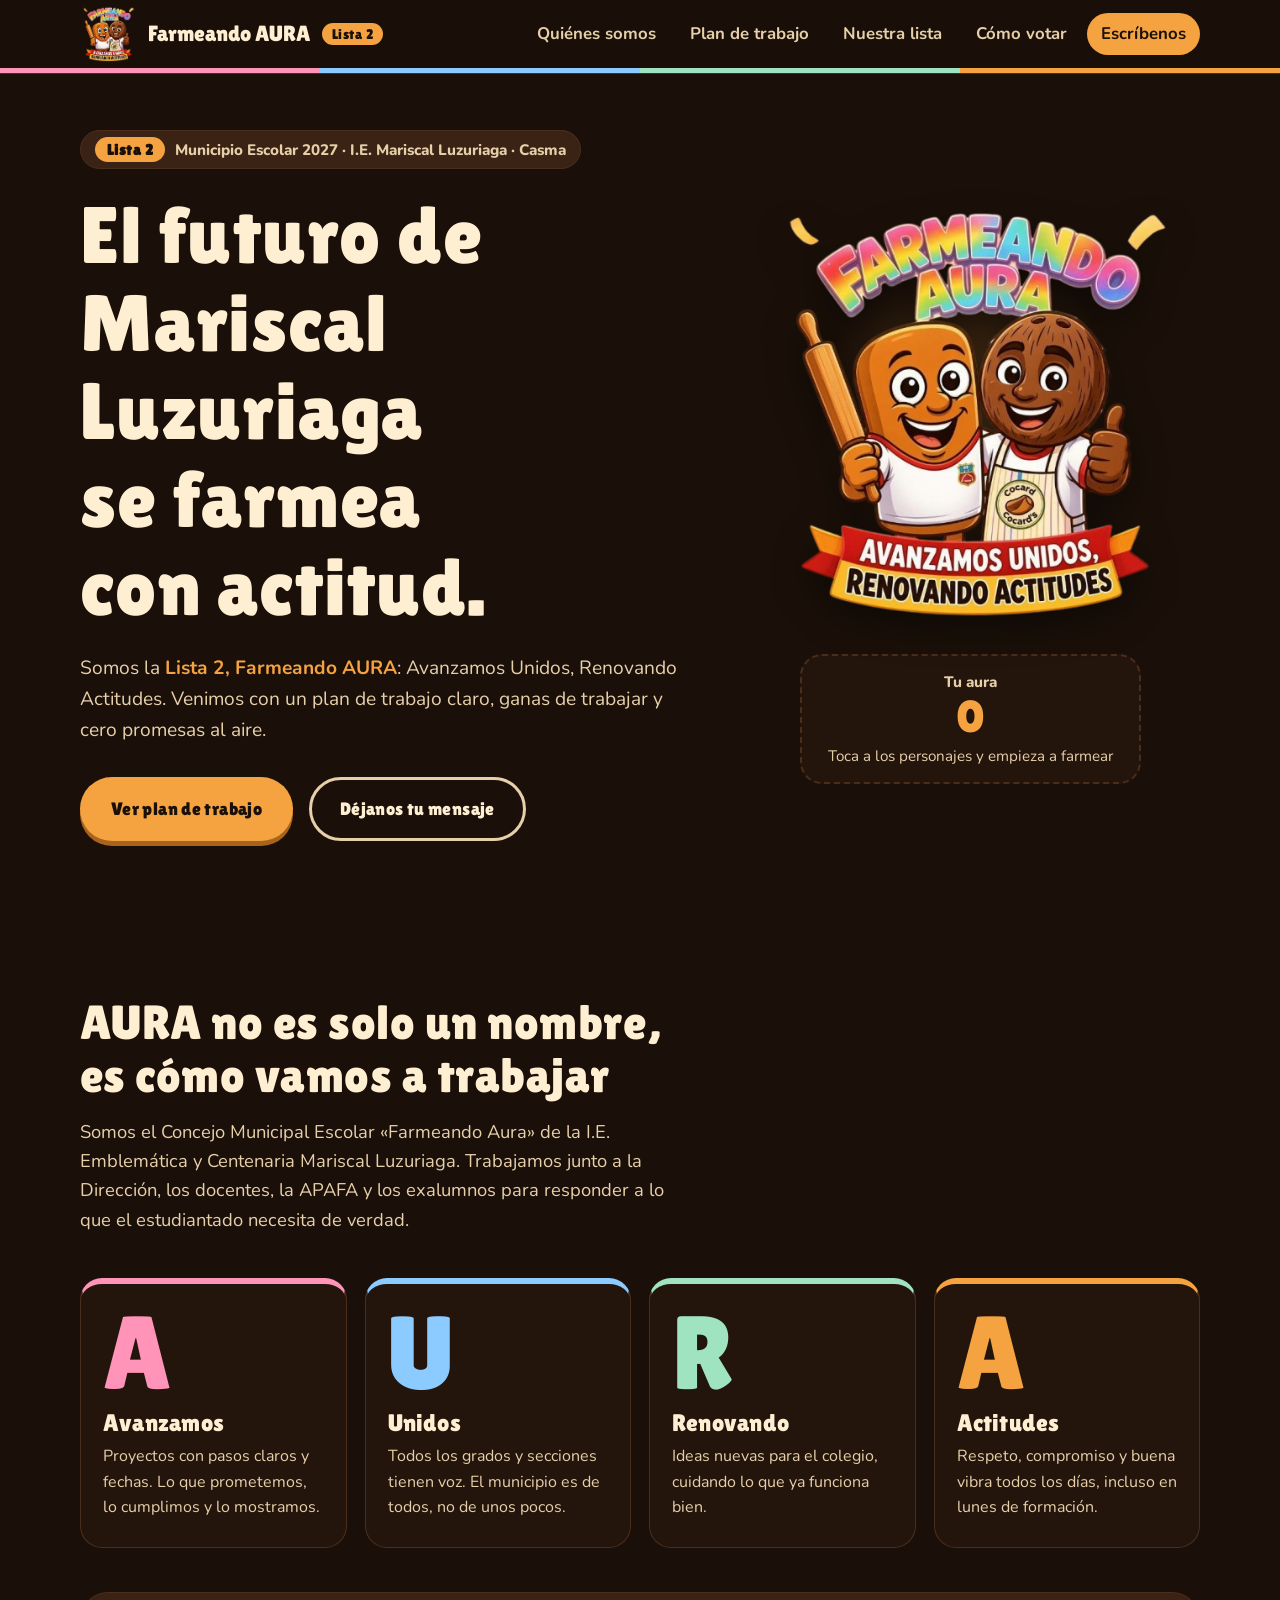
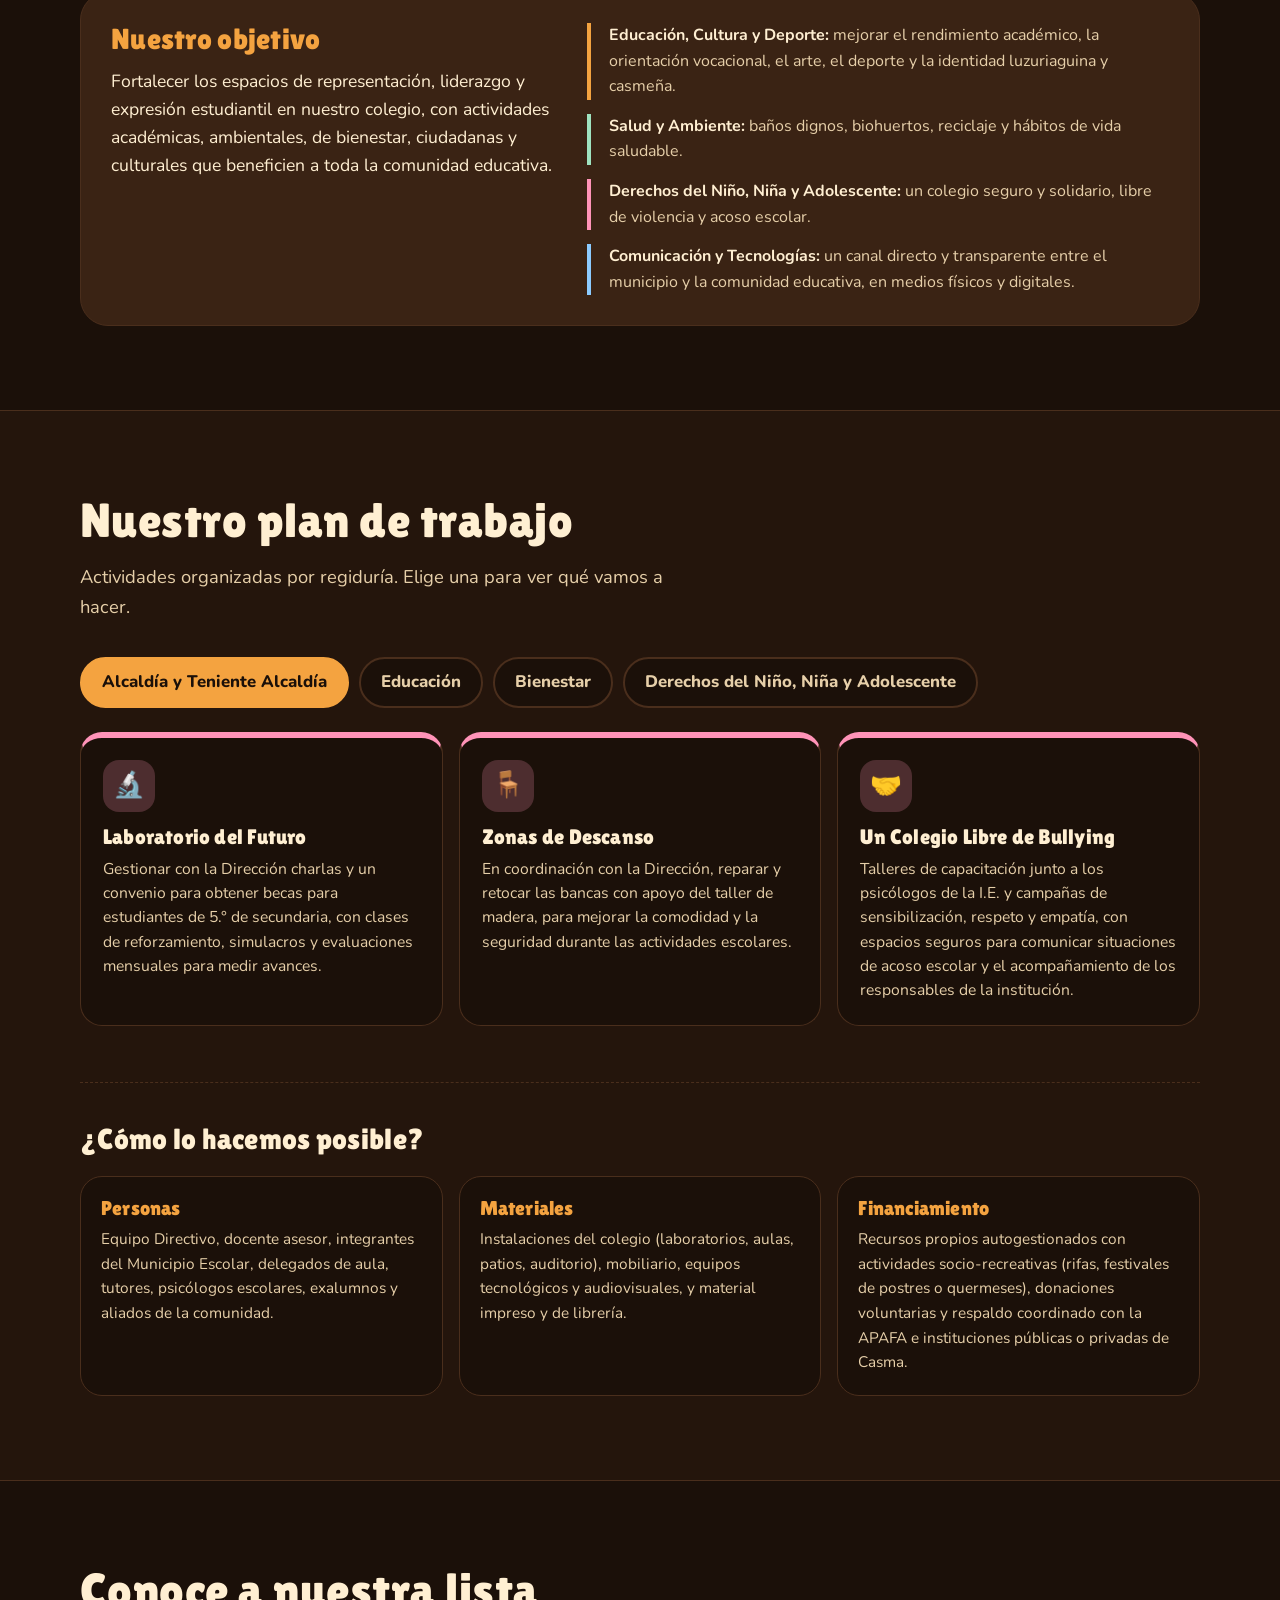
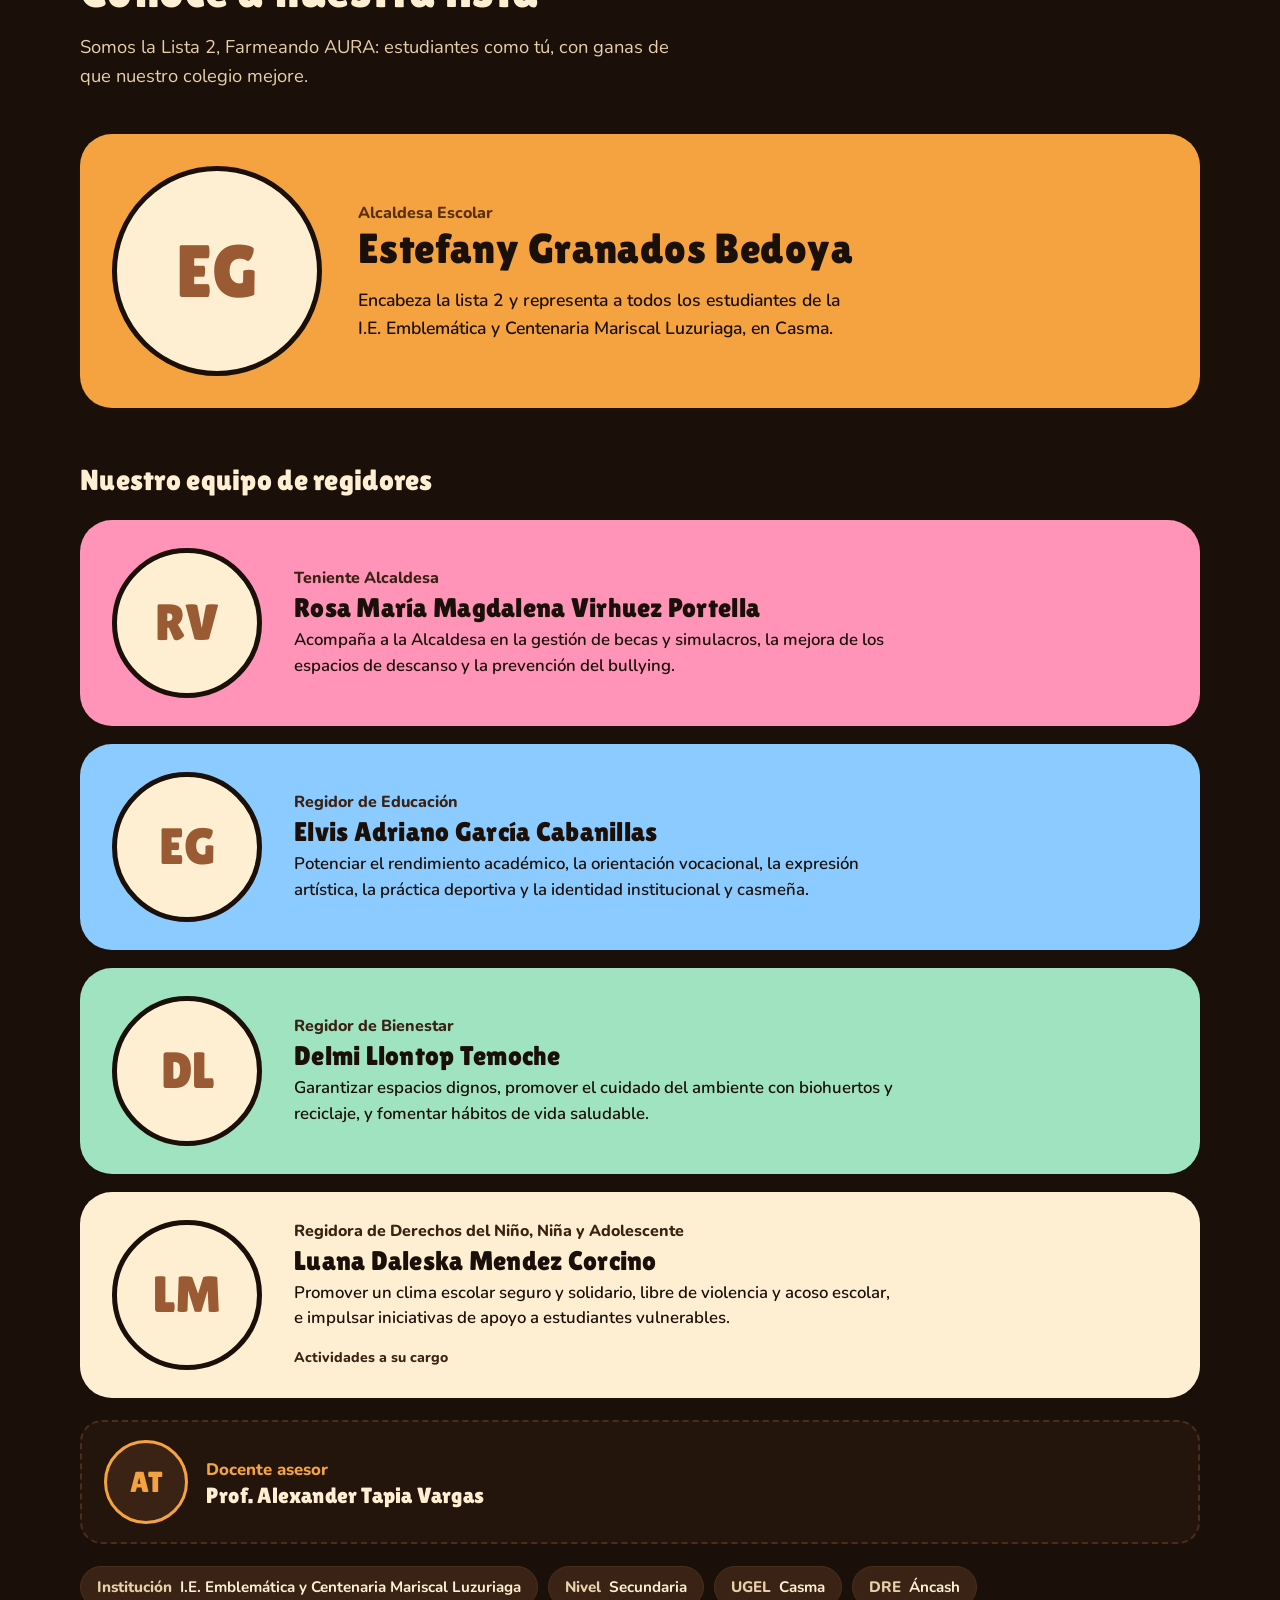
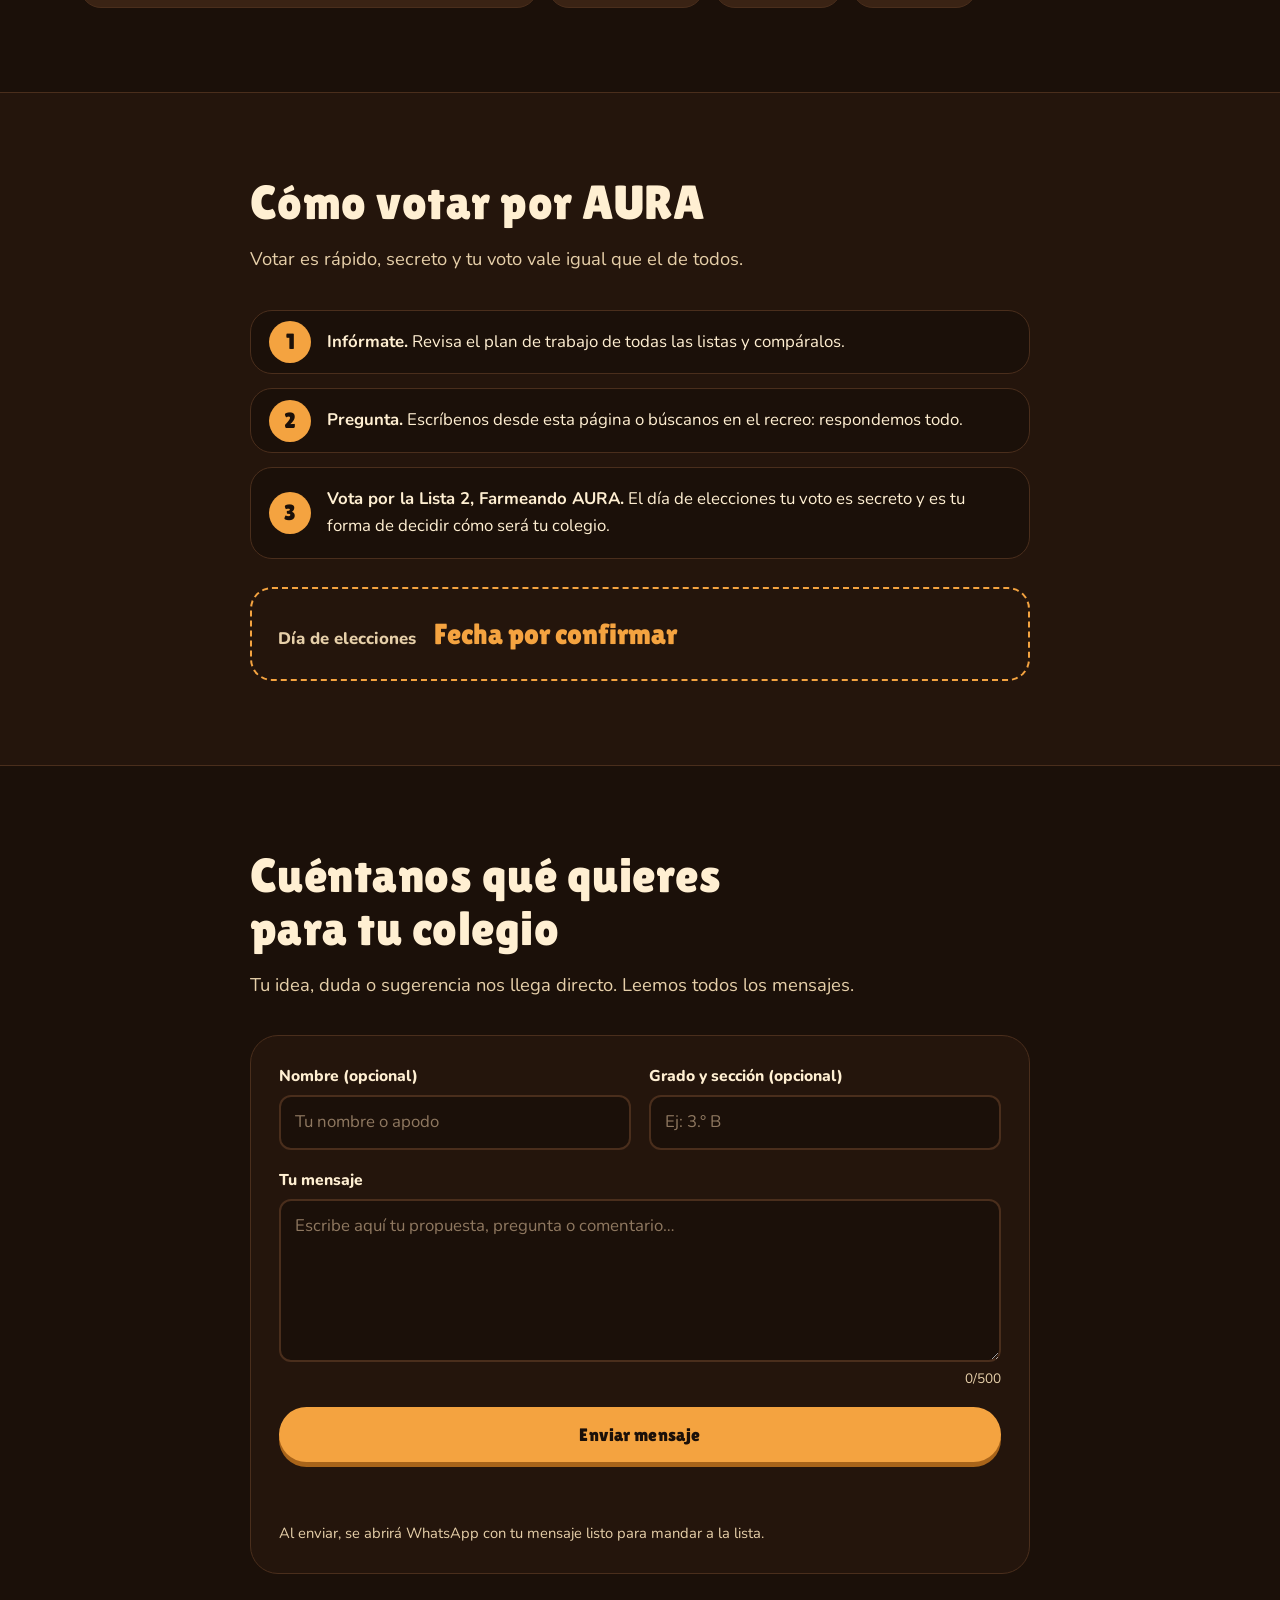
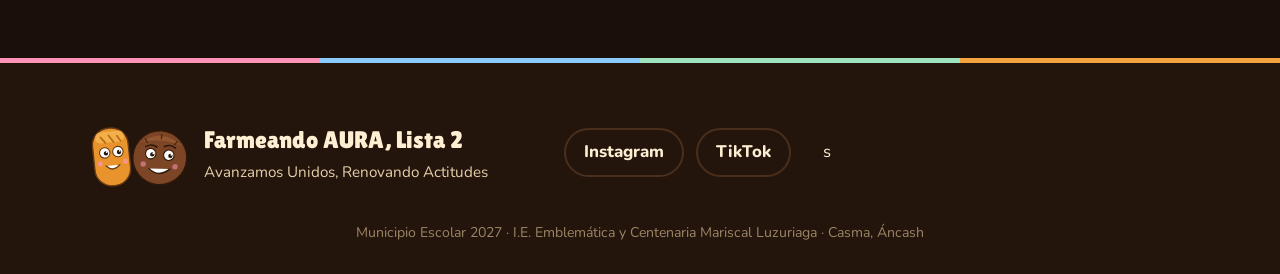
==== index.html @ 3046ecce "Actualización del sitio web 16.0" ====
<!DOCTYPE html>
<html lang="es">
<head>
  <meta charset="UTF-8" />
  <meta name="viewport" content="width=device-width, initial-scale=1" />
  <title>Farmeando AURA| Municipio Escolar 2027</title>
  <meta name="description" content="Lista 2 «Farmeando AURA» (Avanzamos Unidos, Renovando Actitudes). Conoce nuestro plan de trabajo, a la alcaldesa y a los regidores para el Municipio Escolar 2027 de Mariscal Luzuriaga." />
  <meta name="theme-color" content="#1b1009" />
  <meta property="og:title" content="Farmeando AURA, Lista 2 | Municipio Escolar 2027" />
  <meta property="og:description" content="El futuro de Mariscal Luzuriaga se farmea con actitud." />
  <meta property="og:type" content="website" />
  <link rel="icon" type="image/png" href="assets/logo.png" />
 
  <link rel="preconnect" href="https://fonts.googleapis.com" />
  <link rel="preconnect" href="https://fonts.gstatic.com" crossorigin />
  <link href="https://fonts.googleapis.com/css2?family=Lilita+One&family=Nunito:wght@400;600;700;800&display=swap" rel="stylesheet" />
  <link rel="stylesheet" href="css/style.css" />
</head>
<body>
 
  <!-- Mascotas reutilizables (pan y coco) -->
  <svg width="0" height="0" style="position:absolute" aria-hidden="true">
    <defs>
      <symbol id="mascots" viewBox="0 0 400 300">
        <!-- PAN -->
        <g transform="rotate(-6 115 170)">
          <rect x="50" y="62" width="130" height="210" rx="62" fill="#E8932B" stroke="#6a3b12" stroke-width="5"/>
          <rect x="62" y="74" width="106" height="40" rx="20" fill="#F7B955" opacity=".75"/>
          <path d="M82 92 l16 22 M112 88 l16 26 M142 92 l12 20" stroke="#B86A16" stroke-width="6" stroke-linecap="round"/>
          <circle cx="92" cy="150" r="19" fill="#fff" stroke="#6a3b12" stroke-width="4"/>
          <circle cx="140" cy="150" r="19" fill="#fff" stroke="#6a3b12" stroke-width="4"/>
          <circle cx="96" cy="152" r="8" fill="#2a160a"/>
          <circle cx="144" cy="152" r="8" fill="#2a160a"/>
          <circle cx="99" cy="148" r="3" fill="#fff"/>
          <circle cx="147" cy="148" r="3" fill="#fff"/>
          <path d="M92 198 Q116 224 142 198" fill="#fff" stroke="#6a3b12" stroke-width="5" stroke-linecap="round" stroke-linejoin="round"/>
          <circle cx="72" cy="188" r="9" fill="#FF93B8" opacity=".7"/>
          <circle cx="164" cy="188" r="9" fill="#FF93B8" opacity=".7"/>
        </g>
        <!-- COCO -->
        <g transform="rotate(5 290 170)">
          <circle cx="290" cy="170" r="98" fill="#7B4526" stroke="#2f180a" stroke-width="5"/>
          <path d="M214 120 Q290 60 366 120 Q290 96 214 120Z" fill="#9A5A33" opacity=".8"/>
          <path d="M240 118 l-8 -12 M290 100 l0 -14 M340 118 l8 -12" stroke="#4b2812" stroke-width="5" stroke-linecap="round"/>
          <circle cx="256" cy="158" r="19" fill="#fff" stroke="#2f180a" stroke-width="4"/>
          <circle cx="322" cy="158" r="19" fill="#fff" stroke="#2f180a" stroke-width="4"/>
          <circle cx="262" cy="160" r="8" fill="#2a160a"/>
          <circle cx="328" cy="160" r="8" fill="#2a160a"/>
          <circle cx="265" cy="156" r="3" fill="#fff"/>
          <circle cx="331" cy="156" r="3" fill="#fff"/>
          <path d="M236 134 Q256 120 276 132" stroke="#2f180a" stroke-width="6" fill="none" stroke-linecap="round"/>
          <path d="M304 128 Q324 116 344 130" stroke="#2f180a" stroke-width="6" fill="none" stroke-linecap="round"/>
          <path d="M254 212 Q290 244 330 208" fill="#fff" stroke="#2f180a" stroke-width="5" stroke-linecap="round" stroke-linejoin="round"/>
          <circle cx="232" cy="198" r="10" fill="#FF93B8" opacity=".55"/>
          <circle cx="348" cy="198" r="10" fill="#FF93B8" opacity=".55"/>
        </g>
      </symbol>
    </defs>
  </svg>
 
  <a class="skip" href="#contenido">Saltar al contenido</a>
 
  <header class="nav" id="top">
    <div class="nav__inner">
      <a class="brand" href="#top" aria-label="Farmeando AURA, inicio">
        <span class="brand__logo"><img src="assets/logo.png" alt="" width="52" height="56" /></span>
        <span class="brand__name">Farmeando AURA</span>
        <span class="list-badge list-badge--sm">Lista 2</span>
      </a>
 
      <button class="nav__toggle" id="navToggle" aria-expanded="false" aria-controls="navLinks" aria-label="Abrir menú">
        <span></span><span></span><span></span>
      </button>
 
      <nav class="nav__links" id="navLinks" aria-label="Principal">
        <a href="#aura">Quiénes somos</a>
        <a href="#propuestas">Plan de trabajo</a>
        <a href="#plancha">Nuestra lista</a>
        <a href="#votar">Cómo votar</a>
        <a class="nav__cta" href="#comentarios">Escríbenos</a>
      </nav>
    </div>
    <div class="rainbow" aria-hidden="true"></div>
  </header>
 
  <main id="contenido">
 
    <!-- HERO -->
    <section class="hero">
      <div class="wrap hero__grid">
        <div class="hero__text">
          <p class="hero__tag"><strong class="list-badge">Lista 2</strong> Municipio Escolar 2027 · I.E. Mariscal Luzuriaga · Casma</p>
          <h1>El futuro de Mariscal Luzuriaga se farmea con actitud.</h1>
          <p class="hero__lead">
            Somos la <strong>Lista 2, Farmeando AURA</strong>: Avanzamos Unidos, Renovando Actitudes.
            Venimos con un plan de trabajo claro, ganas de trabajar y cero promesas al aire.
          </p>
          <div class="hero__actions">
            <a class="btn btn--primary" href="#propuestas">Ver plan de trabajo</a>
            <a class="btn btn--ghost" href="#comentarios">Déjanos tu mensaje</a>
          </div>
        </div>
 
        <div class="hero__aura">
          <button class="aura-btn" id="auraBtn" type="button" aria-describedby="auraHint">
            <img src="assets/logo.png" alt="Logo de Farmeando AURA: un pan y un coco con el lema Avanzamos Unidos, Renovando Actitudes" width="456" height="488" fetchpriority="high" />
          </button>
          <div class="aura-meter">
            <p class="aura-meter__label">Tu aura</p>
            <p class="aura-meter__value" id="auraValue" aria-live="polite">0</p>
            <p class="aura-meter__rank" id="auraRank">Toca a los personajes y empieza a farmear</p>
          </div>
          <p class="sr-only" id="auraHint">Botón de juego: cada toque suma puntos de aura.</p>
        </div>
      </div>
    </section>
 
    <!-- QUIÉNES SOMOS / AURA -->
    <section class="section" id="aura">
      <div class="wrap">
        <h2 class="section__title">AURA no es solo un nombre, es cómo vamos a trabajar</h2>
        <p class="section__lead">
          Somos el Concejo Municipal Escolar «Farmeando Aura» de la I.E. Emblemática y Centenaria Mariscal Luzuriaga.
          Trabajamos junto a la Dirección, los docentes, la APAFA y los exalumnos para responder a lo que el estudiantado necesita de verdad.
        </p>
 
        <ul class="letters">
          <li class="letter letter--a">
            <span class="letter__big" aria-hidden="true">A</span>
            <h3>Avanzamos</h3>
            <p>Proyectos con pasos claros y fechas. Lo que prometemos, lo cumplimos y lo mostramos.</p>
          </li>
          <li class="letter letter--u">
            <span class="letter__big" aria-hidden="true">U</span>
            <h3>Unidos</h3>
            <p>Todos los grados y secciones tienen voz. El municipio es de todos, no de unos pocos.</p>
          </li>
          <li class="letter letter--r">
            <span class="letter__big" aria-hidden="true">R</span>
            <h3>Renovando</h3>
            <p>Ideas nuevas para el colegio, cuidando lo que ya funciona bien.</p>
          </li>
          <li class="letter letter--a2">
            <span class="letter__big" aria-hidden="true">A</span>
            <h3>Actitudes</h3>
            <p>Respeto, compromiso y buena vibra todos los días, incluso en lunes de formación.</p>
          </li>
        </ul>
 
        <div class="goals">
          <div class="goals__main">
            <h3>Nuestro objetivo</h3>
            <p>
              Fortalecer los espacios de representación, liderazgo y expresión estudiantil en nuestro colegio,
              con actividades académicas, ambientales, de bienestar, ciudadanas y culturales que beneficien
              a toda la comunidad educativa.
            </p>
          </div>
          <ul class="goals__list">
            <li><strong>Educación, Cultura y Deporte:</strong> mejorar el rendimiento académico, la orientación vocacional, el arte, el deporte y la identidad luzuriaguina y casmeña.</li>
            <li><strong>Salud y Ambiente:</strong> baños dignos, biohuertos, reciclaje y hábitos de vida saludable.</li>
            <li><strong>Derechos del Niño, Niña y Adolescente:</strong> un colegio seguro y solidario, libre de violencia y acoso escolar.</li>
            <li><strong>Comunicación y Tecnologías:</strong> un canal directo y transparente entre el municipio y la comunidad educativa, en medios físicos y digitales.</li>
          </ul>
        </div>
      </div>
    </section>
 
    <!-- PLAN DE TRABAJO -->
    <section class="section section--alt" id="propuestas">
      <div class="wrap">
        <h2 class="section__title">Nuestro plan de trabajo</h2>
        <p class="section__lead">Actividades organizadas por regiduría. Elige una para ver qué vamos a hacer.</p>
 
        <div class="tabs" role="tablist" aria-label="Regidurías">
          <button class="tab" role="tab" id="tab-alcaldia" aria-controls="panel-alcaldia" aria-selected="true">Alcaldía y Teniente Alcaldía</button>
          <button class="tab" role="tab" id="tab-educacion" aria-controls="panel-educacion" aria-selected="false" tabindex="-1">Educación</button>
          <button class="tab" role="tab" id="tab-bienestar" aria-controls="panel-bienestar" aria-selected="false" tabindex="-1">Bienestar</button>
          <button class="tab" role="tab" id="tab-derechos" aria-controls="panel-derechos" aria-selected="false" tabindex="-1">Derechos del Niño, Niña y Adolescente</button>
        </div>
 
        <!-- Alcaldía y Teniente Alcaldía -->
        <div class="panel" role="tabpanel" id="panel-alcaldia" aria-labelledby="tab-alcaldia">
          <ul class="acts acts--rosa">
            <li class="act">
              <span class="act__icon" aria-hidden="true">🔬</span>
              <h3>Laboratorio del Futuro</h3>
              <p>Gestionar con la Dirección charlas y un convenio para obtener becas para estudiantes de 5.° de secundaria, con clases de reforzamiento, simulacros y evaluaciones mensuales para medir avances.</p>
            </li>
            <li class="act">
              <span class="act__icon" aria-hidden="true">🪑</span>
              <h3>Zonas de Descanso</h3>
              <p>En coordinación con la Dirección, reparar y retocar las bancas con apoyo del taller de madera, para mejorar la comodidad y la seguridad durante las actividades escolares.</p>
            </li>
            <li class="act">
              <span class="act__icon" aria-hidden="true">🤝</span>
              <h3>Un Colegio Libre de Bullying</h3>
              <p>Talleres de capacitación junto a los psicólogos de la I.E. y campañas de sensibilización, respeto y empatía, con espacios seguros para comunicar situaciones de acoso escolar y el acompañamiento de los responsables de la institución.</p>
            </li>
          </ul>
        </div>
 
        <!-- Educación -->
        <div class="panel" role="tabpanel" id="panel-educacion" aria-labelledby="tab-educacion" hidden>
          <ul class="acts acts--cielo">
            <li class="act">
              <span class="act__icon" aria-hidden="true">🎓</span>
              <h3>Tu Futuro Comienza Hoy</h3>
              <p>Coordinar desde la Dirección convenios con academias para semibecas y simulacros dirigidos a 4.° y 5.° de secundaria.</p>
            </li>
            <li class="act">
              <span class="act__icon" aria-hidden="true">🧭</span>
              <h3>Descubre tu Vocación</h3>
              <p>Feria Vocacional, charlas y orientación profesional con universidades e instituciones, según las necesidades de los estudiantes.</p>
            </li>
            <li class="act">
              <span class="act__icon" aria-hidden="true">🏆</span>
              <h3>El Esfuerzo Merece</h3>
              <p>Concursos académicos interclases y premiación al excelente estudiante.</p>
            </li>
            <li class="act">
              <span class="act__icon" aria-hidden="true">🎨</span>
              <h3>Talento sin Límites</h3>
              <p>Con la Dirección y profesores de arte o profesionales de apoyo, trabajar dibujo, música, danza, declamación y otras actividades artísticas para que los estudiantes demuestren sus habilidades.</p>
            </li>
            <li class="act">
              <span class="act__icon" aria-hidden="true">⚽</span>
              <h3>Recreos más Divertidos</h3>
              <p>Con los profesores de educación física, torneos deportivos relámpago en los recreos: fútbol, vóley, ajedrez y juegos de mesa.</p>
            </li>
            <li class="act">
              <span class="act__icon" aria-hidden="true">🏛️</span>
              <h3>Identidad Luzuriaguina</h3>
              <p>Creación de murales, periódicos informativos y difusión de la historia del colegio y de la provincia.</p>
            </li>
          </ul>
        </div>
 
        <!-- Bienestar -->
        <div class="panel" role="tabpanel" id="panel-bienestar" aria-labelledby="tab-bienestar" hidden>
          <ul class="acts acts--menta">
            <li class="act">
              <span class="act__icon" aria-hidden="true">🚿</span>
              <h3>Servicios Higiénicos Dignos</h3>
              <p>Monitoreo, en coordinación con la Dirección, el auxiliar y los brigadieres del medio ambiente, para mantener la limpieza, el buen funcionamiento de los baños y el abastecimiento continuo de agua y jabón.</p>
            </li>
            <li class="act">
              <span class="act__icon" aria-hidden="true">♻️</span>
              <h3>Un Colegio Limpio</h3>
              <p>Con los encargados de medio ambiente: ubicación estratégica de tachos ecológicos y sensibilización sobre el manejo de residuos.</p>
            </li>
            <li class="act">
              <span class="act__icon" aria-hidden="true">🌱</span>
              <h3>Colegio Verde y Saludable</h3>
              <p>Con los profesores de CT: mejora y mantenimiento progresivo del biohuerto escolar y de nuevas áreas verdes, donde los estudiantes aprendan a sembrar y cuidar plantas.</p>
            </li>
            <li class="act">
              <span class="act__icon" aria-hidden="true">🌎</span>
              <h3>Guardianes del Medioambiente</h3>
              <p>Campañas de limpieza, reciclaje y cuidado de las áreas comunes, con la participación de todos los salones y jornadas bimestrales de reciclaje, limpieza e integración entre salones.</p>
            </li>
          </ul>
        </div>
 
        <!-- Derechos del Niño, Niña y Adolescente -->
        <div class="panel" role="tabpanel" id="panel-derechos" aria-labelledby="tab-derechos" hidden>
          <ul class="acts acts--pan">
            <li class="act">
              <span class="act__icon" aria-hidden="true">🛟</span>
              <h3>Un Espacio Seguro para Todos</h3>
              <p>Adecuación del área de bienestar estudiantil, con juegos recreativos y un espacio de consejería con psicología.</p>
            </li>
            <li class="act">
              <span class="act__icon" aria-hidden="true">👕</span>
              <h3>Un Uniforme, Nuevas Oportunidades</h3>
              <p>Campaña solidaria de recolección y donación de prendas del uniforme para alumnos vulnerables, con apoyo de personas de buen corazón, exalumnos y otros.</p>
            </li>
            <li class="act">
              <span class="act__icon" aria-hidden="true">✏️</span>
              <h3>Útiles que Construyen Sueños</h3>
              <p>Campaña solidaria de útiles escolares (cuadernos, lápices, colores y otros materiales en buen estado) para apoyar a quienes los necesiten al inicio del año lectivo.</p>
            </li>
            <li class="act">
              <span class="act__icon" aria-hidden="true">🤝</span>
              <h3>Un Colegio Libre de Bullying</h3>
              <p>Talleres y campañas de prevención del acoso escolar, coordinados con tutoría y psicología.</p>
            </li>
            <li class="act">
              <span class="act__icon" aria-hidden="true">📣</span>
              <h3>Tu Voz También Cuenta</h3>
              <p>Gestión del buzón de sugerencias y su instalación en la asamblea de delegados de aula.</p>
            </li>
          </ul>
        </div>
 
        <!-- Recursos y transparencia -->
        <div class="resources">
          <h3>¿Cómo lo hacemos posible?</h3>
          <div class="resources__grid">
            <div>
              <h4>Personas</h4>
              <p>Equipo Directivo, docente asesor, integrantes del Municipio Escolar, delegados de aula, tutores, psicólogos escolares, exalumnos y aliados de la comunidad.</p>
            </div>
            <div>
              <h4>Materiales</h4>
              <p>Instalaciones del colegio (laboratorios, aulas, patios, auditorio), mobiliario, equipos tecnológicos y audiovisuales, y material impreso y de librería.</p>
            </div>
            <div>
              <h4>Financiamiento</h4>
              <p>Recursos propios autogestionados con actividades socio-recreativas (rifas, festivales de postres o quermeses), donaciones voluntarias y respaldo coordinado con la APAFA e instituciones públicas o privadas de Casma.</p>
            </div>
          </div>
 
          
        </div>
      </div>
    </section>
 
    <!-- PLANCHA -->
    <section class="section" id="plancha">
      <div class="wrap">
        <h2 class="section__title">Conoce a nuestra lista</h2>
        <p class="section__lead">Somos la Lista 2, Farmeando AURA: estudiantes como tú, con ganas de que nuestro colegio mejore.</p>
 
        <!-- Fotos: assets/alcaldesa.jpg, teniente.jpg, regidor-educacion.jpg, regidor-bienestar.jpg, regidora-derechos.jpg, asesor.jpg -->
        <article class="mayor">
          <div class="avatar avatar--xl">
            <img src="assets/alcaldesa.jpg" alt="Foto de Estefany Granados Bedoya" onerror="this.remove()" />
            <span class="avatar__fallback" aria-hidden="true">EG</span>
          </div>
          <div class="mayor__info">
            <p class="role">Alcaldesa Escolar</p>
            <h3>Estefany Granados Bedoya</h3>
            <p class="mayor__text">
              Encabeza la lista 2 y representa a todos los estudiantes de la I.E. Emblemática y Centenaria Mariscal Luzuriaga, en Casma.
            </p>
          </div>
        </article>
 
        <h3 class="subhead">Nuestro equipo de regidores</h3>
        <div class="team">
          <article class="regidor">
            <div class="avatar avatar--lg">
              <img src="assets/teniente.jpg" alt="Foto de Rosa María Magdalena Virhuez Portella" onerror="this.remove()" />
              <span class="avatar__fallback" aria-hidden="true">RV</span>
            </div>
            <div class="regidor__info">
              <p class="role">Teniente Alcaldesa</p>
              <h4>Rosa María Magdalena Virhuez Portella</h4>
             
              <p class="regidor__text">Acompaña a la Alcaldesa en la gestión de becas y simulacros, la mejora de los espacios de descanso y la prevención del bullying.</p>
              
            </div>
          </article>
 
          <article class="regidor">
            <div class="avatar avatar--lg">
              <img src="assets/regidor-educacion.jpg" alt="Foto de Elvis Adriano García Cabanillas" onerror="this.remove()" />
              <span class="avatar__fallback" aria-hidden="true">EG</span>
            </div>
            <div class="regidor__info">
              <p class="role">Regidor de Educación</p>
              <h4>Elvis Adriano García Cabanillas</h4>
              
              <p class="regidor__text">Potenciar el rendimiento académico, la orientación vocacional, la expresión artística, la práctica deportiva y la identidad institucional y casmeña.</p>
              
            </div>
          </article>
 
          <article class="regidor">
            <div class="avatar avatar--lg">
              <img src="assets/regidor-bienestar.jpg" alt="Foto de Delmi Llontop Temoche" onerror="this.remove()" />
              <span class="avatar__fallback" aria-hidden="true">DL</span>
            </div>
            <div class="regidor__info">
              <p class="role">Regidor de Bienestar</p>
              <h4>Delmi Llontop Temoche</h4>
              
              <p class="regidor__text">Garantizar espacios dignos, promover el cuidado del ambiente con biohuertos y reciclaje, y fomentar hábitos de vida saludable.</p>
              
            </div>
          </article>
 
          <article class="regidor">
            <div class="avatar avatar--lg">
              <img src="assets/regidora-derechos.jpg" alt="Foto de Luana Daleska Mendez Corcino" onerror="this.remove()" />
              <span class="avatar__fallback" aria-hidden="true">LM</span>
            </div>
            <div class="regidor__info">
              <p class="role">Regidora de Derechos del Niño, Niña y Adolescente</p>
              <h4>Luana Daleska Mendez Corcino</h4>
              
              <p class="regidor__text">Promover un clima escolar seguro y solidario, libre de violencia y acoso escolar, e impulsar iniciativas de apoyo a estudiantes vulnerables.</p>
              <p class="regidor__label">Actividades a su cargo</p>
              
            </div>
          </article>
        </div>
 
        <aside class="advisor">
          <div class="avatar avatar--sm">
            <img src="assets/asesor.jpg" alt="Foto del profesor Alexander Tapia Vargas" onerror="this.remove()" />
            <span class="avatar__fallback" aria-hidden="true">AT</span>
          </div>
          <div>
            <p class="role">Docente asesor</p>
            <h4>Prof. Alexander Tapia Vargas</h4>
          </div>
        </aside>
 
        <ul class="facts" aria-label="Datos del colegio">
          <li><span>Institución</span>I.E. Emblemática y Centenaria Mariscal Luzuriaga</li>
          <li><span>Nivel</span>Secundaria</li>
          <li><span>UGEL</span>Casma</li>
          <li><span>DRE</span>Áncash</li>
        </ul>
      </div>
    </section>
 
    <!-- CÓMO VOTAR -->
    <section class="section section--alt" id="votar">
      <div class="wrap wrap--narrow">
        <h2 class="section__title">Cómo votar por AURA</h2>
        <p class="section__lead">Votar es rápido, secreto y tu voto vale igual que el de todos.</p>
 
        <ol class="steps">
          <li><strong>Infórmate.</strong> Revisa el plan de trabajo de todas las listas y compáralos.</li>
          <li><strong>Pregunta.</strong> Escríbenos desde esta página o búscanos en el recreo: respondemos todo.</li>
          <li><strong>Vota por la Lista 2, Farmeando AURA.</strong> El día de elecciones tu voto es secreto y es tu forma de decidir cómo será tu colegio.</li>
        </ol>
 
        <!-- EDITAR: fecha real de las elecciones -->
        <div class="date-box">
          <p class="date-box__label">Día de elecciones</p>
          <p class="date-box__value">Fecha por confirmar</p>
        </div>
      </div>
    </section>
 
    <!-- COMENTARIOS -->
    <section class="section" id="comentarios">
      <div class="wrap wrap--narrow">
        <h2 class="section__title">Cuéntanos qué quieres para tu colegio</h2>
        <p class="section__lead">Tu idea, duda o sugerencia nos llega directo. Leemos todos los mensajes.</p>
 
        <form class="form" id="commentForm" novalidate>
          <div class="form__row">
            <label class="field">
              <span>Nombre (opcional)</span>
              <input type="text" name="nombre" id="cName" maxlength="40" autocomplete="given-name" placeholder="Tu nombre o apodo" />
            </label>
            <label class="field">
              <span>Grado y sección (opcional)</span>
              <input type="text" name="grado" id="cGrade" maxlength="20" placeholder="Ej: 3.° B" />
            </label>
          </div>
 
          <label class="field">
            <span>Tu mensaje</span>
            <textarea name="mensaje" id="cMsg" rows="5" maxlength="500" required placeholder="Escribe aquí tu propuesta, pregunta o comentario…"></textarea>
            <small class="counter"><span id="charCount">0</span>/500</small>
          </label>
 
          <button class="btn btn--primary btn--full" type="submit">Enviar mensaje</button>
          <p class="form__status" id="formStatus" role="status" aria-live="polite"></p>
          <p class="form__note">Al enviar, se abrirá WhatsApp con tu mensaje listo para mandar a la lista.</p>
        </form>
      </div>
    </section>
 
  </main>
 
  <footer class="footer">
    <div class="rainbow" aria-hidden="true"></div>
    <div class="wrap footer__inner">
      <div class="footer__brand">
        <svg viewBox="0 0 400 300" aria-hidden="true"><use href="#mascots"/></svg>
        <div>
          <p class="footer__title">Farmeando AURA, Lista 2</p>
          <p class="footer__sub">Avanzamos Unidos, Renovando Actitudes</p>
        </div>
      </div>
 
      <div class="footer__links">
        <a href="https://www.instagram.com/farmeando.aura.ml" target="_blank" rel="noopener">Instagram</a>
        <a href="https://www.tiktok.com/@farmeando.aura.ml" target="_blank" rel="noopener">TikTok</a>
      </div>
 
      s
    </div>
    <p class="footer__copy">Municipio Escolar 2027 · I.E. Emblemática y Centenaria Mariscal Luzuriaga · Casma, Áncash</p>
  </footer>
 
  <script src="js/script.js"></script>
</body>
</html>
---- css/style.css ----
/* ==========================================================
   Farmeando AURA · Municipio Escolar 2027
   Paleta: horno (fondo), pan (naranja), coco (marrón),
   y los pasteles del logo (rosa, cielo, menta).
   ========================================================== */
 
:root {
  --horno: #1b1009;
  --horno-2: #24150c;
  --brasa: #3a2314;
  --linea: #4a2e1c;
  --pan: #f4a340;
  --coco: #9a5a33;
  --crema: #ffefd2;
  --crema-2: #e6cfa9;
  --rosa: #ff93b8;
  --cielo: #8ccbff;
  --menta: #9fe3c0;
 
  --font-display: "Lilita One", "Trebuchet MS", system-ui, sans-serif;
  --font-body: "Nunito", system-ui, -apple-system, "Segoe UI", sans-serif;
 
  --radius: 22px;
  --radius-sm: 12px;
  --maxw: 1120px;
}
 
*, *::before, *::after { box-sizing: border-box; }
 
html { scroll-behavior: smooth; scroll-padding-top: 84px; }
 
body {
  margin: 0;
  background: var(--horno);
  color: var(--crema);
  font-family: var(--font-body);
  font-size: 1.05rem;
  line-height: 1.6;
  -webkit-font-smoothing: antialiased;
}
 
img, svg { max-width: 100%; display: block; }
a { color: inherit; }
h1, h2, h3, h4 { font-family: var(--font-display); font-weight: 400; line-height: 1.1; margin: 0; letter-spacing: .01em; }
p { margin: 0; }
 
:focus-visible { outline: 3px solid var(--cielo); outline-offset: 3px; border-radius: 6px; }
 
.sr-only {
  position: absolute; width: 1px; height: 1px; overflow: hidden;
  clip: rect(0 0 0 0); white-space: nowrap;
}
.skip {
  position: absolute; left: 12px; top: -60px; z-index: 100;
  background: var(--pan); color: var(--horno); padding: 10px 16px; border-radius: 10px; font-weight: 800;
}
.skip:focus { top: 12px; }
 
.wrap { width: min(var(--maxw), 100% - 40px); margin-inline: auto; }
.wrap--narrow { width: min(780px, 100% - 40px); }
 
/* Franja pastel del logo */
.rainbow {
  height: 5px;
  background: linear-gradient(90deg, var(--rosa) 0 25%, var(--cielo) 25% 50%, var(--menta) 50% 75%, var(--pan) 75% 100%);
}
 
/* ---------- NAV ---------- */
.nav {
  position: sticky; top: 0; z-index: 50;
  background: rgba(27, 16, 9, .92);
  backdrop-filter: blur(10px);
  -webkit-backdrop-filter: blur(10px);
  border-bottom: 1px solid var(--linea);
}
.nav__inner {
  width: min(var(--maxw), 100% - 40px);
  margin-inline: auto;
  display: flex; align-items: center; justify-content: space-between;
  min-height: 68px; gap: 16px;
}
.brand { display: flex; align-items: center; gap: 12px; text-decoration: none; }
.brand__logo { display: block; flex: none; }
.brand__logo img { height: 56px; width: auto; }
.brand__name { font-family: var(--font-display); font-size: 1.35rem; }
.list-badge {
  display: inline-block; background: var(--pan); color: var(--horno);
  font-family: var(--font-display); letter-spacing: .03em; line-height: 1;
  padding: 5px 12px; border-radius: 999px; margin-right: 6px;
}
.list-badge--sm { font-size: .9rem; padding: 4px 10px; margin: 0; }
 
.nav__links { display: flex; align-items: center; gap: 6px; }
.nav__links a {
  text-decoration: none; font-weight: 700; padding: 8px 14px; border-radius: 999px;
  color: var(--crema-2); transition: background .2s, color .2s;
}
.nav__links a:hover { background: var(--brasa); color: var(--crema); }
.nav__links .nav__cta { background: var(--pan); color: var(--horno); }
.nav__links .nav__cta:hover { background: var(--crema); color: var(--horno); }
 
.nav__toggle {
  display: none; width: 46px; height: 46px; border-radius: 12px;
  border: 1px solid var(--linea); background: var(--horno-2); cursor: pointer;
  flex-direction: column; justify-content: center; align-items: center; gap: 5px;
}
.nav__toggle span { width: 22px; height: 3px; background: var(--crema); border-radius: 3px; transition: transform .25s, opacity .25s; }
.nav__toggle[aria-expanded="true"] span:nth-child(1) { transform: translateY(8px) rotate(45deg); }
.nav__toggle[aria-expanded="true"] span:nth-child(2) { opacity: 0; }
.nav__toggle[aria-expanded="true"] span:nth-child(3) { transform: translateY(-8px) rotate(-45deg); }
 
/* ---------- BOTONES ---------- */
.btn {
  display: inline-flex; align-items: center; justify-content: center;
  font-family: var(--font-display); font-size: 1.15rem; letter-spacing: .02em;
  padding: 14px 28px; border-radius: 999px; border: 3px solid transparent;
  text-decoration: none; cursor: pointer;
  transition: transform .15s, background .2s, color .2s, box-shadow .2s;
}
.btn:active { transform: translateY(2px); }
.btn--primary { background: var(--pan); color: var(--horno); box-shadow: 0 5px 0 #a8641a; }
.btn--primary:hover { background: #ffb457; }
.btn--primary:active { box-shadow: 0 2px 0 #a8641a; }
.btn--ghost { border-color: var(--crema-2); color: var(--crema); background: transparent; }
.btn--ghost:hover { background: var(--crema); color: var(--horno); }
.btn--full { width: 100%; }
 
/* ---------- HERO ---------- */
.hero { padding: 56px 0 72px; overflow: hidden; }
.hero__grid { display: grid; grid-template-columns: 1.15fr .85fr; gap: 40px; align-items: center; }
 
.hero__tag {
  display: inline-block; font-weight: 800; font-size: .95rem;
  background: var(--brasa); border: 1px solid var(--linea);
  padding: 6px 14px; border-radius: 999px; margin-bottom: 22px; color: var(--crema-2);
}
.hero h1 { font-size: clamp(2.5rem, 6.6vw, 5rem); text-wrap: balance; }
.hero__lead { margin-top: 22px; font-size: 1.2rem; max-width: 52ch; color: var(--crema-2); }
.hero__lead strong { color: var(--pan); }
.hero__actions { margin-top: 32px; display: flex; flex-wrap: wrap; gap: 16px; }
 
.hero__aura { display: flex; flex-direction: column; align-items: center; gap: 18px; }
.aura-btn {
  position: relative; width: min(100%, 420px); aspect-ratio: 456 / 488;
  background: radial-gradient(closest-side, rgba(244,163,64,.28), rgba(244,163,64,0) 72%);
  border: 0; padding: 0; cursor: pointer; border-radius: 50%;
  -webkit-tap-highlight-color: transparent;
  animation: bob 4.5s ease-in-out infinite;
}
.aura-btn img { width: 100%; height: 100%; object-fit: contain; filter: drop-shadow(0 14px 18px rgba(0,0,0,.45)); transition: transform .12s; }
.aura-btn:active img { transform: scale(.94) rotate(-2deg); }
 
@keyframes bob { 0%, 100% { transform: translateY(0); } 50% { transform: translateY(-10px); } }
 
.aura-meter {
  text-align: center; background: var(--horno-2); border: 2px dashed var(--linea);
  border-radius: var(--radius); padding: 14px 26px; min-width: 260px;
}
.aura-meter__label { font-weight: 800; color: var(--crema-2); font-size: .95rem; }
.aura-meter__value { font-family: var(--font-display); font-size: 2.8rem; line-height: 1; color: var(--pan); }
.aura-meter__rank { font-size: .95rem; color: var(--crema-2); margin-top: 4px; }
 
.float-plus {
  position: fixed; z-index: 90; pointer-events: none;
  font-family: var(--font-display); font-size: 1.5rem; color: var(--menta);
  text-shadow: 0 2px 0 rgba(0,0,0,.4);
  animation: floatUp .9s ease-out forwards;
}
@keyframes floatUp { from { opacity: 1; transform: translateY(0) scale(1); } to { opacity: 0; transform: translateY(-70px) scale(1.3); } }
 
/* ---------- SECCIONES ---------- */
.section { padding: 84px 0; }
.section--alt { background: var(--horno-2); border-block: 1px solid var(--linea); }
.section__title { font-size: clamp(1.9rem, 4.4vw, 3rem); max-width: 22ch; text-wrap: balance; }
.section__lead { margin-top: 14px; color: var(--crema-2); font-size: 1.15rem; max-width: 56ch; }
 
/* AURA letters */
.letters {
  list-style: none; margin: 44px 0 0; padding: 0;
  display: grid; grid-template-columns: repeat(4, 1fr); gap: 18px;
}
.letter { position: relative; padding: 22px 22px 26px; border-radius: var(--radius); background: var(--horno-2); border: 1px solid var(--linea); overflow: hidden; }
.letter__big { display: block; font-family: var(--font-display); font-size: 6.5rem; line-height: .9; margin-bottom: 10px; }
.letter h3 { font-size: 1.5rem; margin-bottom: 8px; }
.letter p { color: var(--crema-2); font-size: 1rem; }
.letter--a  { border-top: 6px solid var(--rosa); }  .letter--a  .letter__big { color: var(--rosa); }
.letter--u  { border-top: 6px solid var(--cielo); } .letter--u  .letter__big { color: var(--cielo); }
.letter--r  { border-top: 6px solid var(--menta); } .letter--r  .letter__big { color: var(--menta); }
.letter--a2 { border-top: 6px solid var(--pan); }   .letter--a2 .letter__big { color: var(--pan); }
 
/* Plancha */
.mayor {
  margin-top: 44px; display: grid; grid-template-columns: auto 1fr; gap: 36px; align-items: center;
  padding: 32px; border-radius: 32px; background: var(--pan); color: var(--horno);
}
.mayor__info h3 { font-size: clamp(1.8rem, 4vw, 2.6rem); }
.mayor__text { margin-top: 14px; font-size: 1.1rem; font-weight: 600; max-width: 46ch; }
.mayor .role { font-weight: 800; font-size: 1rem; color: #5a2f0b; }
.mayor .meta { font-weight: 700; margin-top: 6px; color: #5a2f0b; }
.mayor blockquote {
  margin: 18px 0 0; padding-left: 16px; border-left: 5px solid var(--horno);
  font-size: 1.15rem; font-weight: 600; max-width: 46ch;
}
 
.avatar {
  position: relative; width: 120px; height: 120px; border-radius: 50%;
  background: var(--brasa); border: 3px solid var(--pan); overflow: hidden;
  display: grid; place-items: center; flex: none;
}
.avatar--xl { width: 210px; height: 210px; border: 5px solid var(--horno); background: var(--crema); }
.avatar img { position: absolute; inset: 0; width: 100%; height: 100%; object-fit: cover; z-index: 1; }
.avatar__fallback { font-family: var(--font-display); font-size: 2.4rem; color: var(--pan); }
.avatar--xl .avatar__fallback { font-size: 4.6rem; color: var(--coco); }
.avatar--lg { width: 150px; height: 150px; border: 5px solid var(--horno); background: var(--crema); }
.avatar--lg .avatar__fallback { font-size: 3.2rem; color: var(--coco); }
.avatar--sm { width: 84px; height: 84px; }
.avatar--sm .avatar__fallback { font-size: 1.8rem; }
 
.subhead { margin-top: 56px; font-size: 1.8rem; }
 
.regidor {
  display: grid; grid-template-columns: auto 1fr; gap: 32px; align-items: center;
  padding: 28px 32px; border-radius: 32px; background: var(--card, var(--pan)); color: var(--horno);
}
.regidor:nth-child(1) { --card: var(--rosa); }
.regidor:nth-child(2) { --card: var(--cielo); }
.regidor:nth-child(3) { --card: var(--menta); }
.regidor:nth-child(4) { --card: var(--crema); }
.regidor .role { font-weight: 800; font-size: 1rem; line-height: 1.3; color: var(--brasa); }
.regidor h4 { font-size: clamp(1.35rem, 2.4vw, 1.7rem); line-height: 1.12; margin-top: 4px; }
.regidor__label { margin-top: 16px; font-weight: 800; font-size: .88rem; color: var(--brasa); }
.regidor__text { margin-top: 4px; font-weight: 600; font-size: 1.05rem; line-height: 1.5; max-width: 60ch; }
.chips { list-style: none; margin: 8px 0 0; padding: 0; display: flex; flex-wrap: wrap; gap: 8px; }
.chips li {
  padding: 6px 14px; border-radius: 999px; font-weight: 700; font-size: .92rem; line-height: 1.3;
  background: rgba(27, 16, 9, .1); border: 1.5px solid rgba(27, 16, 9, .28);
}
.team { margin-top: 24px; display: grid; grid-template-columns: 1fr; gap: 18px; }
/* Objetivos */
.goals {
  margin-top: 44px; display: grid; grid-template-columns: 1fr 1.3fr; gap: 28px; align-items: start;
  padding: 30px; border-radius: 28px; background: var(--brasa); border: 1px solid var(--linea);
}
.goals__main h3 { font-size: 1.8rem; margin-bottom: 12px; color: var(--pan); }
.goals__main p { color: var(--crema); font-size: 1.1rem; }
.goals__list { list-style: none; margin: 0; padding: 0; display: grid; gap: 14px; }
.goals__list li { padding-left: 18px; border-left: 4px solid var(--pan); color: var(--crema-2); font-size: 1rem; }
.goals__list li:nth-child(2) { border-color: var(--menta); }
.goals__list li:nth-child(3) { border-color: var(--rosa); }
.goals__list li:nth-child(4) { border-color: var(--cielo); }
.goals__list strong { color: var(--crema); }
 
/* Plan de trabajo: pestañas y actividades */
.tabs { margin-top: 36px; display: flex; flex-wrap: wrap; gap: 10px; }
.tab {
  font: inherit; font-weight: 800; cursor: pointer; color: var(--crema-2);
  background: var(--horno); border: 2px solid var(--linea); border-radius: 999px;
  padding: 10px 20px; transition: background .2s, color .2s, border-color .2s;
}
.tab:hover { border-color: var(--coco); color: var(--crema); }
.tab[aria-selected="true"] { background: var(--pan); border-color: var(--pan); color: var(--horno); }
 
.panel { margin-top: 24px; }
.panel[hidden] { display: none; }
.acts { list-style: none; margin: 0; padding: 0; display: grid; grid-template-columns: repeat(auto-fill, minmax(290px, 1fr)); gap: 16px; }
.act {
  --accent: var(--pan);
  padding: 22px; border-radius: var(--radius); background: var(--horno);
  border: 1px solid var(--linea); border-top: 6px solid var(--accent);
}
.acts--rosa  .act { --accent: var(--rosa); }
.acts--cielo .act { --accent: var(--cielo); }
.acts--menta .act { --accent: var(--menta); }
.acts--pan   .act { --accent: var(--pan); }
.act__icon {
  display: grid; place-items: center; width: 52px; height: 52px; border-radius: 16px;
  font-size: 1.6rem; margin-bottom: 14px; background: color-mix(in srgb, var(--accent) 22%, transparent);
}
.act h3 { font-size: 1.3rem; margin-bottom: 8px; }
.act p { color: var(--crema-2); font-size: .98rem; line-height: 1.55; }
 
/* Recursos */
.resources { margin-top: 56px; padding-top: 40px; border-top: 1px dashed var(--linea); }
.resources > h3 { font-size: 1.8rem; }
.resources__grid { margin-top: 22px; display: grid; grid-template-columns: repeat(3, 1fr); gap: 16px; }
.resources__grid > div { padding: 20px; border-radius: var(--radius); background: var(--horno); border: 1px solid var(--linea); }
.resources__grid h4 { font-size: 1.25rem; color: var(--pan); margin-bottom: 8px; }
.resources__grid p { color: var(--crema-2); font-size: .96rem; }
.legal { margin-top: 18px; border: 1px solid var(--linea); border-radius: var(--radius-sm); background: var(--horno); }
.legal summary { cursor: pointer; padding: 14px 18px; font-weight: 800; }
.legal ul { margin: 0; padding: 0 18px 16px 38px; color: var(--crema-2); display: grid; gap: 6px; font-size: .95rem; }
 
/* Asesor y datos */
.advisor {
  margin-top: 22px; display: flex; align-items: center; gap: 18px; padding: 18px 22px;
  border-radius: var(--radius); border: 2px dashed var(--linea); background: var(--horno-2);
}
.advisor .role { font-weight: 800; color: var(--pan); }
.advisor h4 { font-size: 1.35rem; }
.facts { list-style: none; margin: 22px 0 0; padding: 0; display: flex; flex-wrap: wrap; gap: 10px; }
.facts li { padding: 8px 16px; border-radius: 999px; background: var(--brasa); border: 1px solid var(--linea); font-weight: 700; font-size: .95rem; }
.facts span { color: var(--crema-2); font-weight: 800; margin-right: 8px; }
 
/* Cómo votar */
.steps { list-style: none; counter-reset: paso; margin: 36px 0 0; padding: 0; display: grid; gap: 14px; }
.steps li {
  counter-increment: paso; position: relative; padding: 18px 22px 18px 76px;
  background: var(--horno); border: 1px solid var(--linea); border-radius: var(--radius);
}
.steps li::before {
  content: counter(paso); position: absolute; left: 18px; top: 50%; transform: translateY(-50%);
  width: 42px; height: 42px; display: grid; place-items: center; border-radius: 50%;
  background: var(--pan); color: var(--horno); font-family: var(--font-display); font-size: 1.4rem;
}
.date-box {
  margin-top: 28px; padding: 22px 26px; border-radius: var(--radius);
  border: 2px dashed var(--pan); display: flex; flex-wrap: wrap; gap: 6px 18px; align-items: baseline;
}
.date-box__label { font-weight: 800; color: var(--crema-2); }
.date-box__value { font-family: var(--font-display); font-size: 1.8rem; color: var(--pan); }
 
/* Formulario */
.form { margin-top: 36px; display: grid; gap: 18px; padding: 28px; background: var(--horno-2); border: 1px solid var(--linea); border-radius: 28px; }
.form__row { display: grid; grid-template-columns: 1fr 1fr; gap: 18px; }
.field { display: grid; gap: 6px; position: relative; }
.field > span { font-weight: 800; font-size: .98rem; }
.field input, .field textarea {
  width: 100%; font: inherit; color: var(--crema); background: var(--horno);
  border: 2px solid var(--linea); border-radius: var(--radius-sm); padding: 12px 14px;
  transition: border-color .2s;
}
.field textarea { resize: vertical; min-height: 130px; }
.field input::placeholder, .field textarea::placeholder { color: #8f7860; }
.field input:focus, .field textarea:focus { outline: none; border-color: var(--pan); }
.field input.is-invalid, .field textarea.is-invalid { border-color: var(--rosa); }
.counter { justify-self: end; color: var(--crema-2); font-size: .85rem; }
.form__status { min-height: 1.4em; font-weight: 700; }
.form__status.is-ok { color: var(--menta); }
.form__status.is-error { color: var(--rosa); }
.form__note { color: var(--crema-2); font-size: .92rem; }
 
/* ---------- FOOTER ---------- */
.footer { background: var(--horno-2); margin-top: 0; }
.footer__inner {
  padding: 48px 0 28px; display: grid; grid-template-columns: 1.2fr auto 1fr; gap: 32px; align-items: center;
}
.footer__brand { display: flex; align-items: center; gap: 14px; }
.footer__brand svg { width: 110px; height: auto; flex: none; }
.footer__title { font-family: var(--font-display); font-size: 1.5rem; }
.footer__sub { color: var(--crema-2); font-size: .95rem; }
.footer__links { display: flex; gap: 12px; }
.footer__links a {
  font-weight: 800; text-decoration: none; padding: 9px 18px; border-radius: 999px;
  border: 2px solid var(--linea); transition: background .2s, border-color .2s;
}
.footer__links a:hover { background: var(--brasa); border-color: var(--pan); }
 
.visits { text-align: center; justify-self: end; }
.visits__label { color: var(--crema-2); font-size: .92rem; font-weight: 700; }
.visits__odometer { display: inline-flex; gap: 5px; margin: 8px 0; }
.visits__odometer span {
  width: 36px; height: 52px; display: grid; place-items: center;
  font-family: var(--font-display); font-size: 1.9rem; color: var(--horno);
  background: var(--crema); border-radius: 8px; border-bottom: 4px solid var(--crema-2);
}
.footer__copy { text-align: center; color: #9b8566; font-size: .88rem; padding: 0 20px 30px; }
 
/* ---------- RESPONSIVE ---------- */
@media (max-width: 960px) {
  .hero__grid { grid-template-columns: 1fr; }
  .hero__aura { order: -1; }
  .aura-btn { width: min(78%, 340px); }
  .letters { grid-template-columns: repeat(2, 1fr); }
  .team { grid-template-columns: 1fr; }
  .goals { grid-template-columns: 1fr; }
  .resources__grid { grid-template-columns: 1fr; }
  .footer__inner { grid-template-columns: 1fr; justify-items: center; text-align: center; }
  .footer__brand { flex-direction: column; }
  .visits { justify-self: center; }
}
 
@media (max-width: 760px) {
  .nav__toggle { display: flex; }
  .nav__links {
    position: absolute; top: 100%; left: 0; right: 0; flex-direction: column; align-items: stretch;
    padding: 14px 20px 20px; background: var(--horno); border-bottom: 1px solid var(--linea);
    display: none;
  }
  .nav__links.is-open { display: flex; }
  .nav__links a { padding: 13px 16px; font-size: 1.05rem; }
  .nav__links .nav__cta { text-align: center; margin-top: 6px; }
}
 
@media (max-width: 640px) {
  .section { padding: 64px 0; }
  .hero { padding-top: 32px; }
  .mayor, .regidor { grid-template-columns: 1fr; justify-items: center; text-align: center; padding: 28px 22px; }
  .chips { justify-content: center; }
  .mayor blockquote { border-left: 0; padding-left: 0; border-top: 4px solid var(--horno); padding-top: 14px; }
  .form__row { grid-template-columns: 1fr; }
  .form { padding: 22px 18px; }
  .goals { padding: 22px 18px; }
  .tab { padding: 9px 16px; font-size: .95rem; }
  .acts { grid-template-columns: 1fr; }
  .advisor { flex-direction: column; text-align: center; }
  .letter__big { font-size: 5rem; }
}
 
@media (max-width: 480px) {
  .letters, .team { grid-template-columns: 1fr; }
  .list-badge--sm { display: none; }
  .brand__name { font-size: 1.15rem; }
  .hero__actions .btn { width: 100%; }
}
 
@media (prefers-reduced-motion: reduce) {
  html { scroll-behavior: auto; }
  .aura-btn { animation: none; }
  .float-plus { animation-duration: .01s; }
  * { transition-duration: .01s !important; }
}
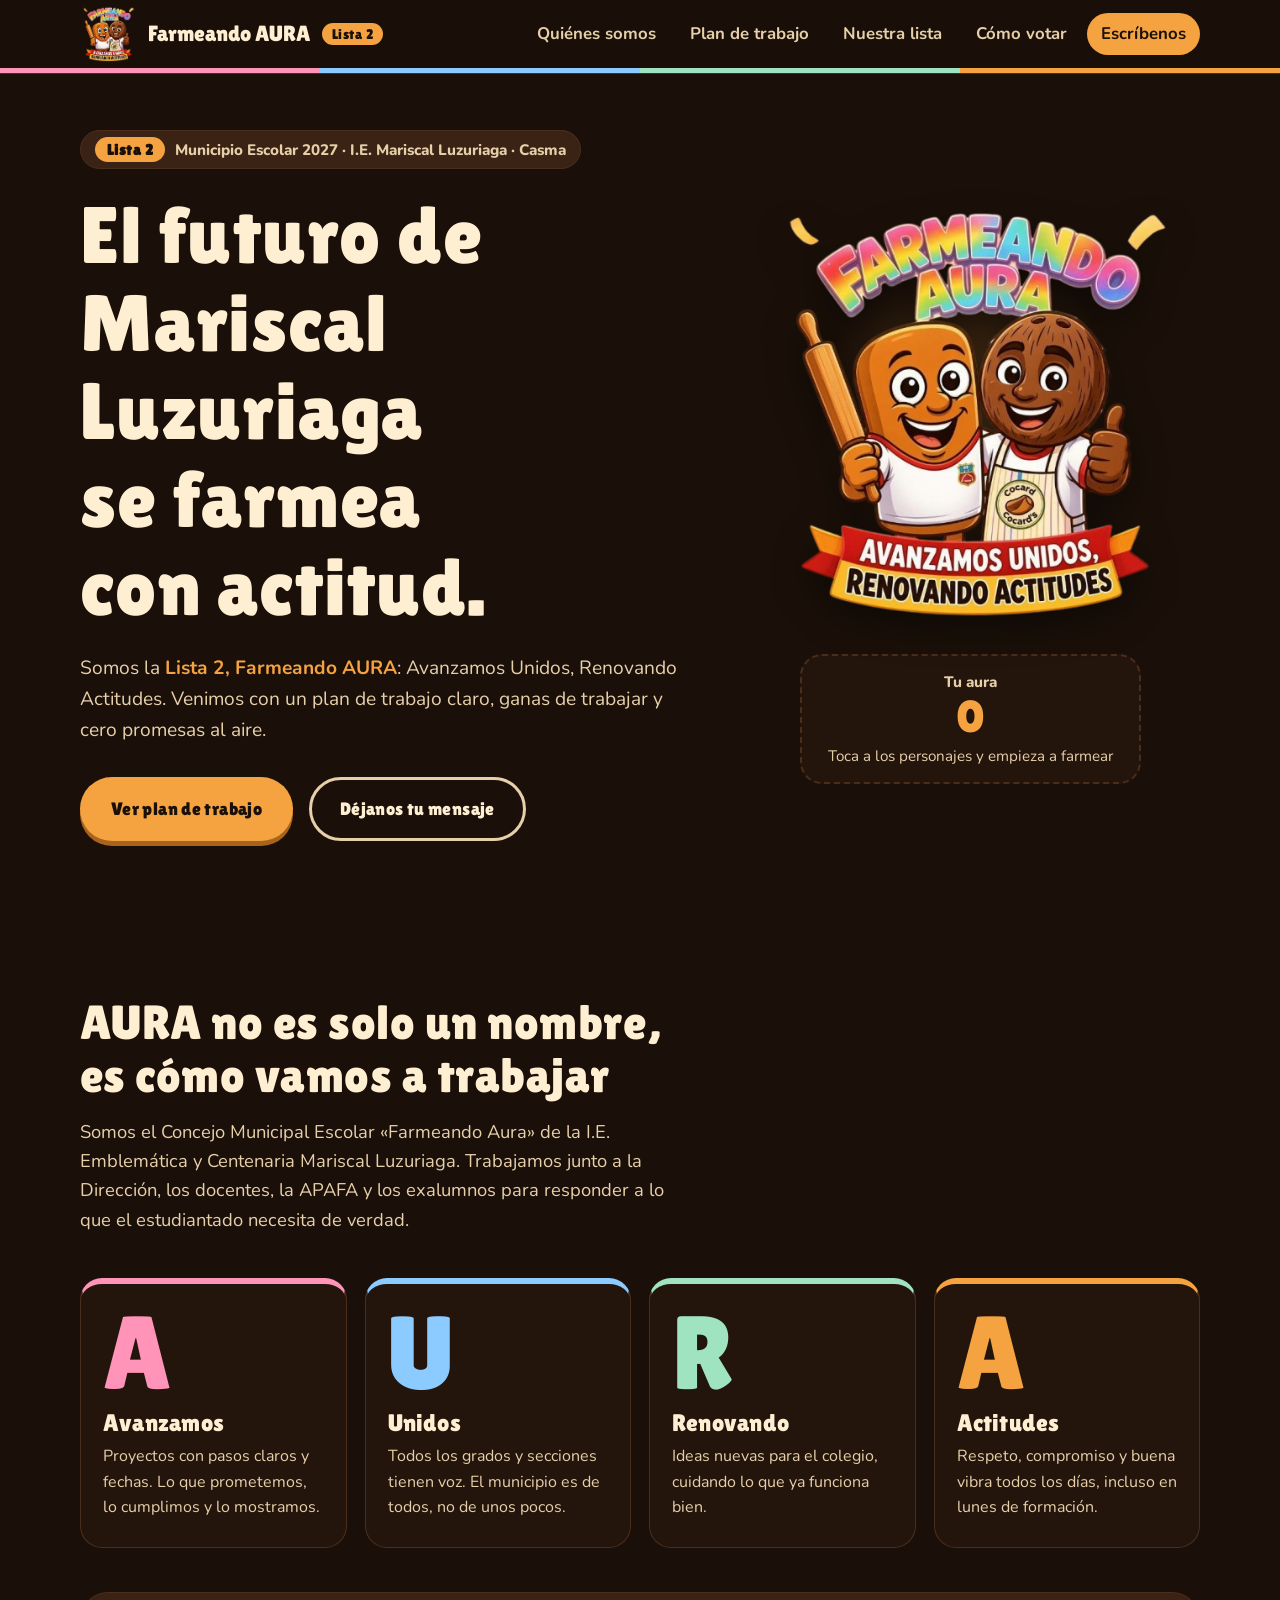
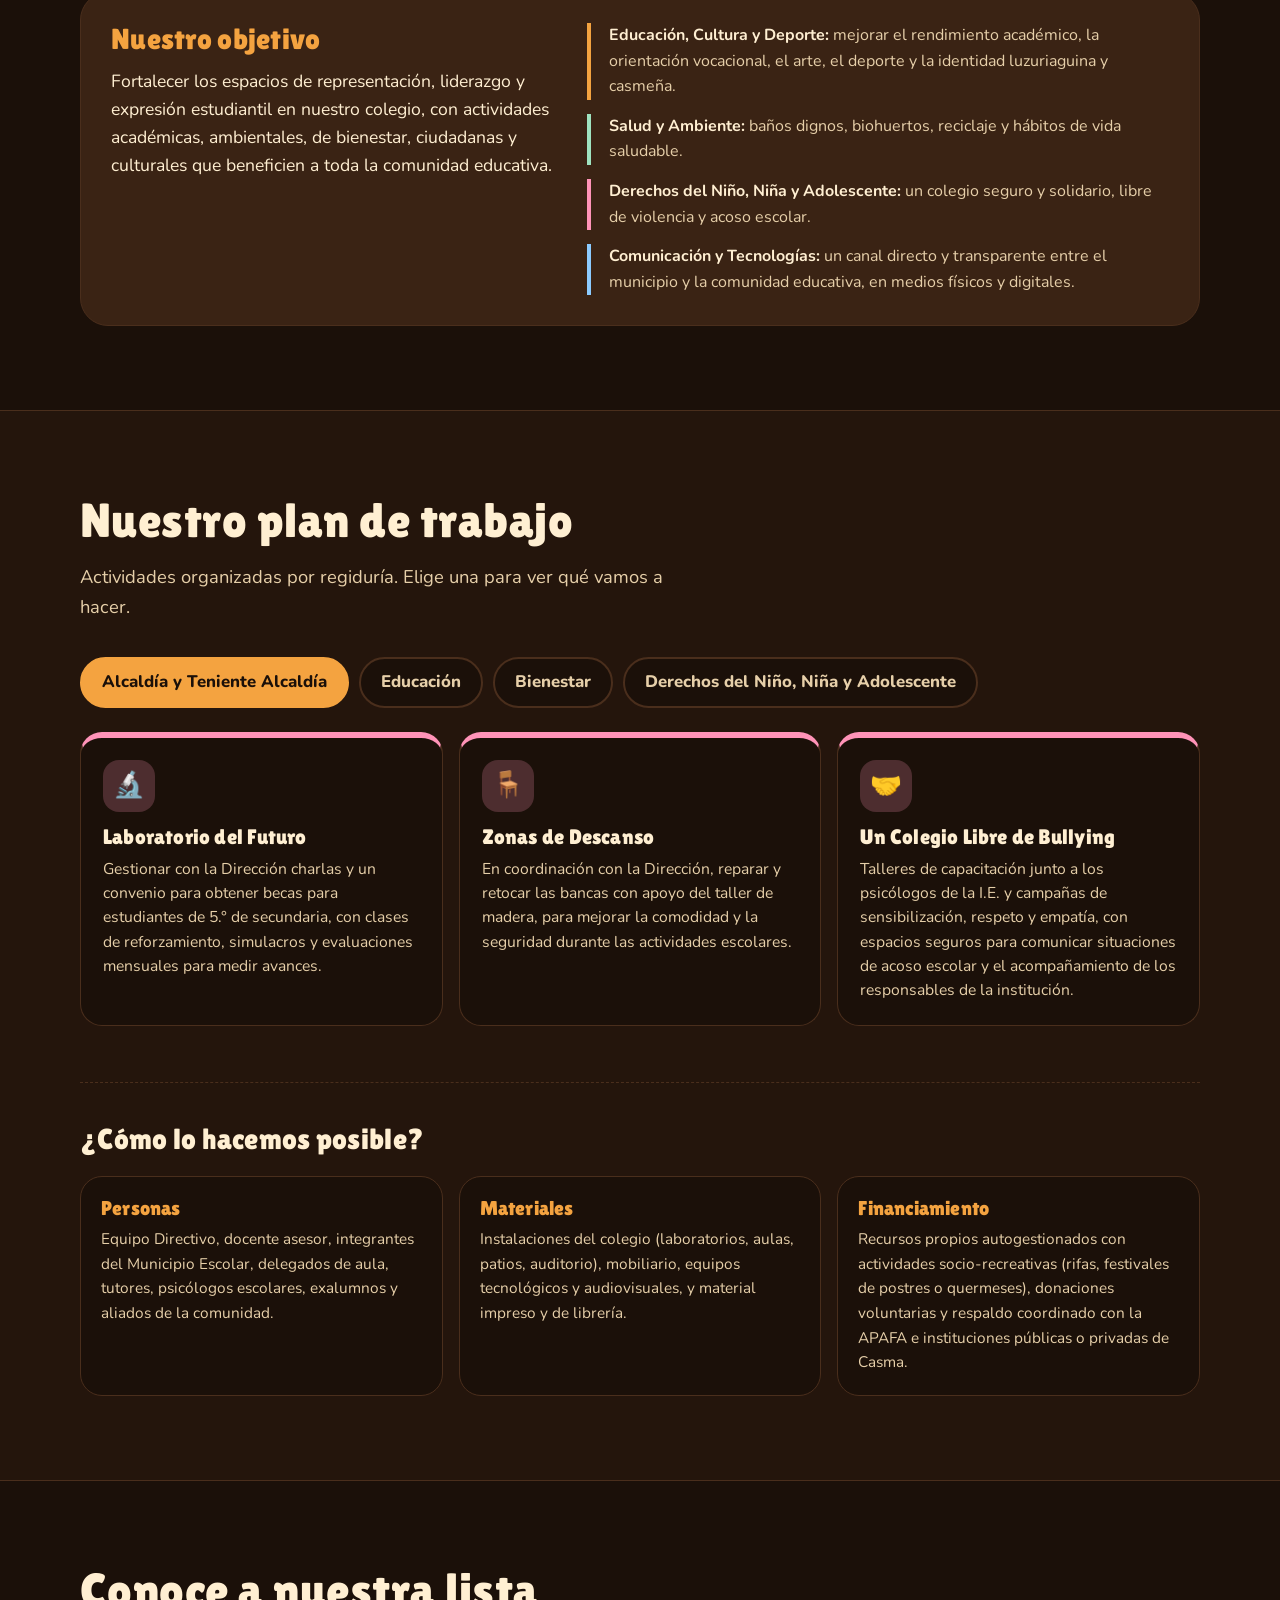
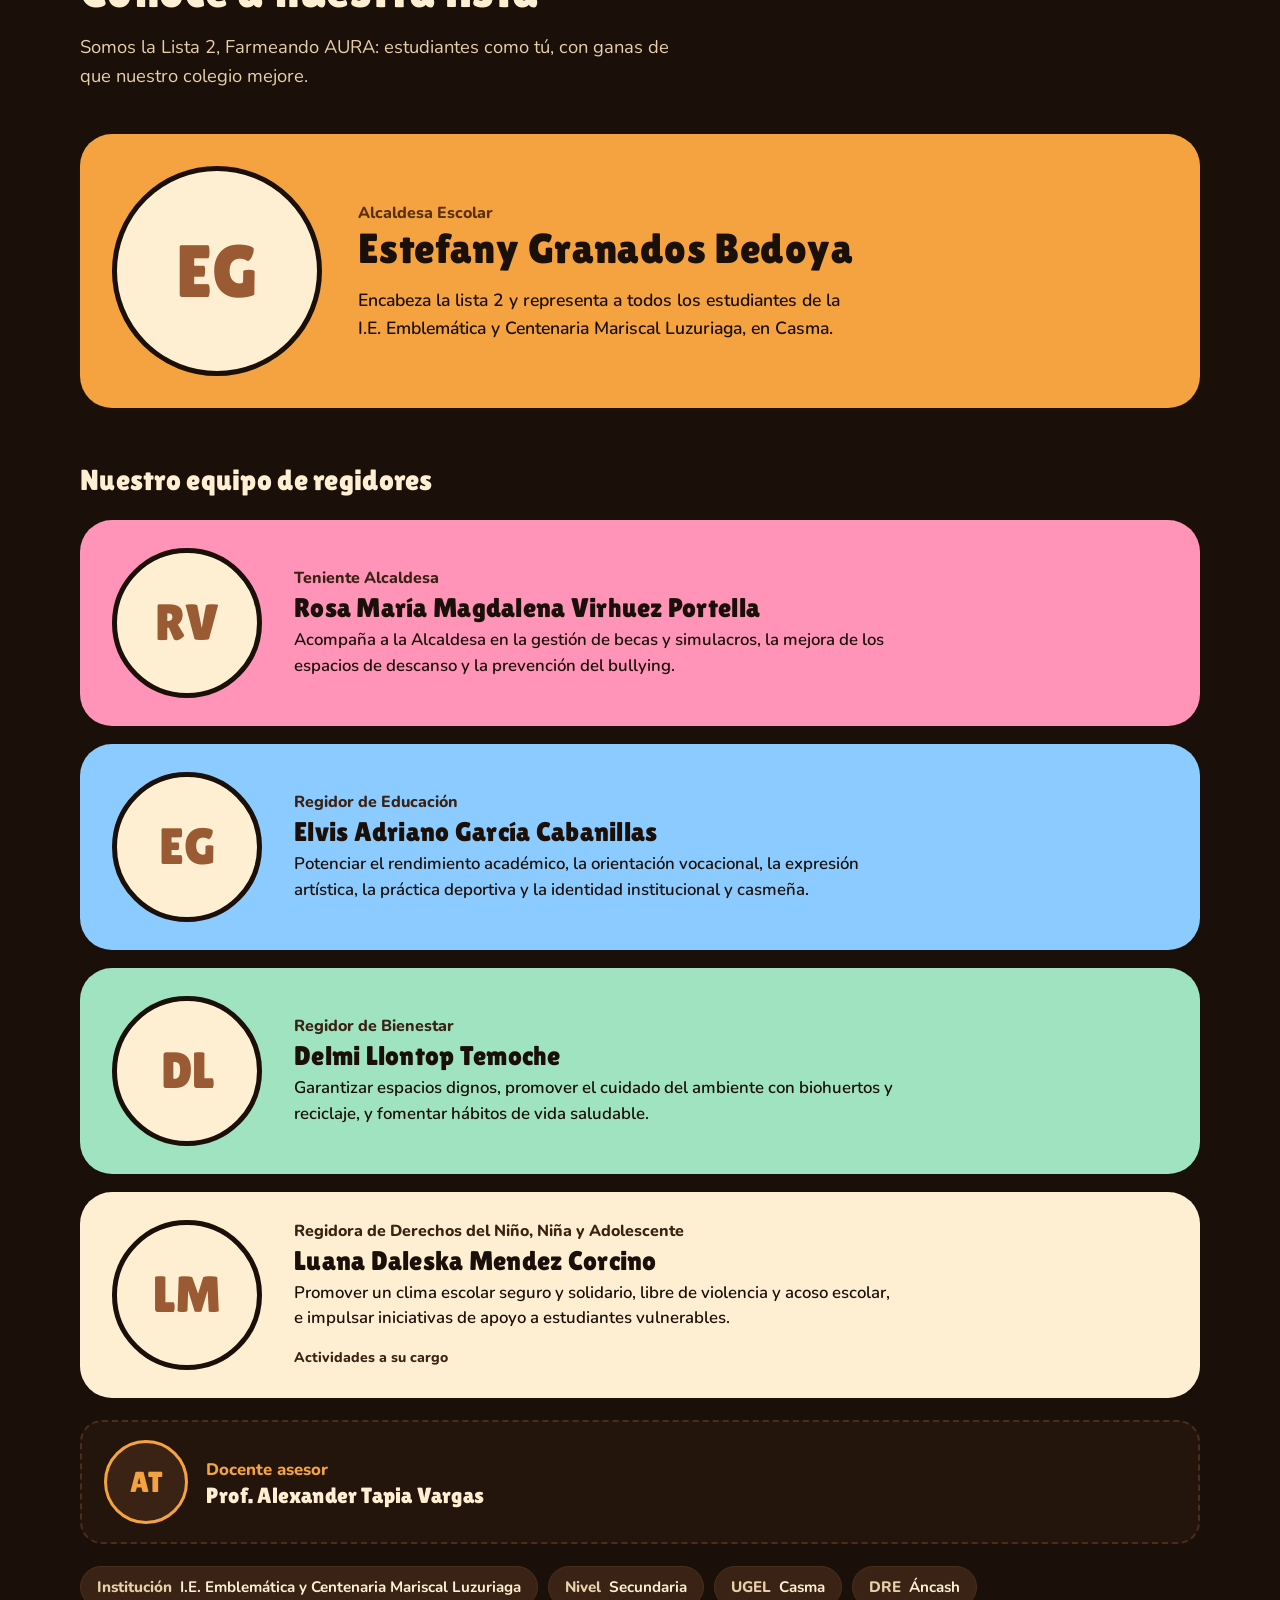
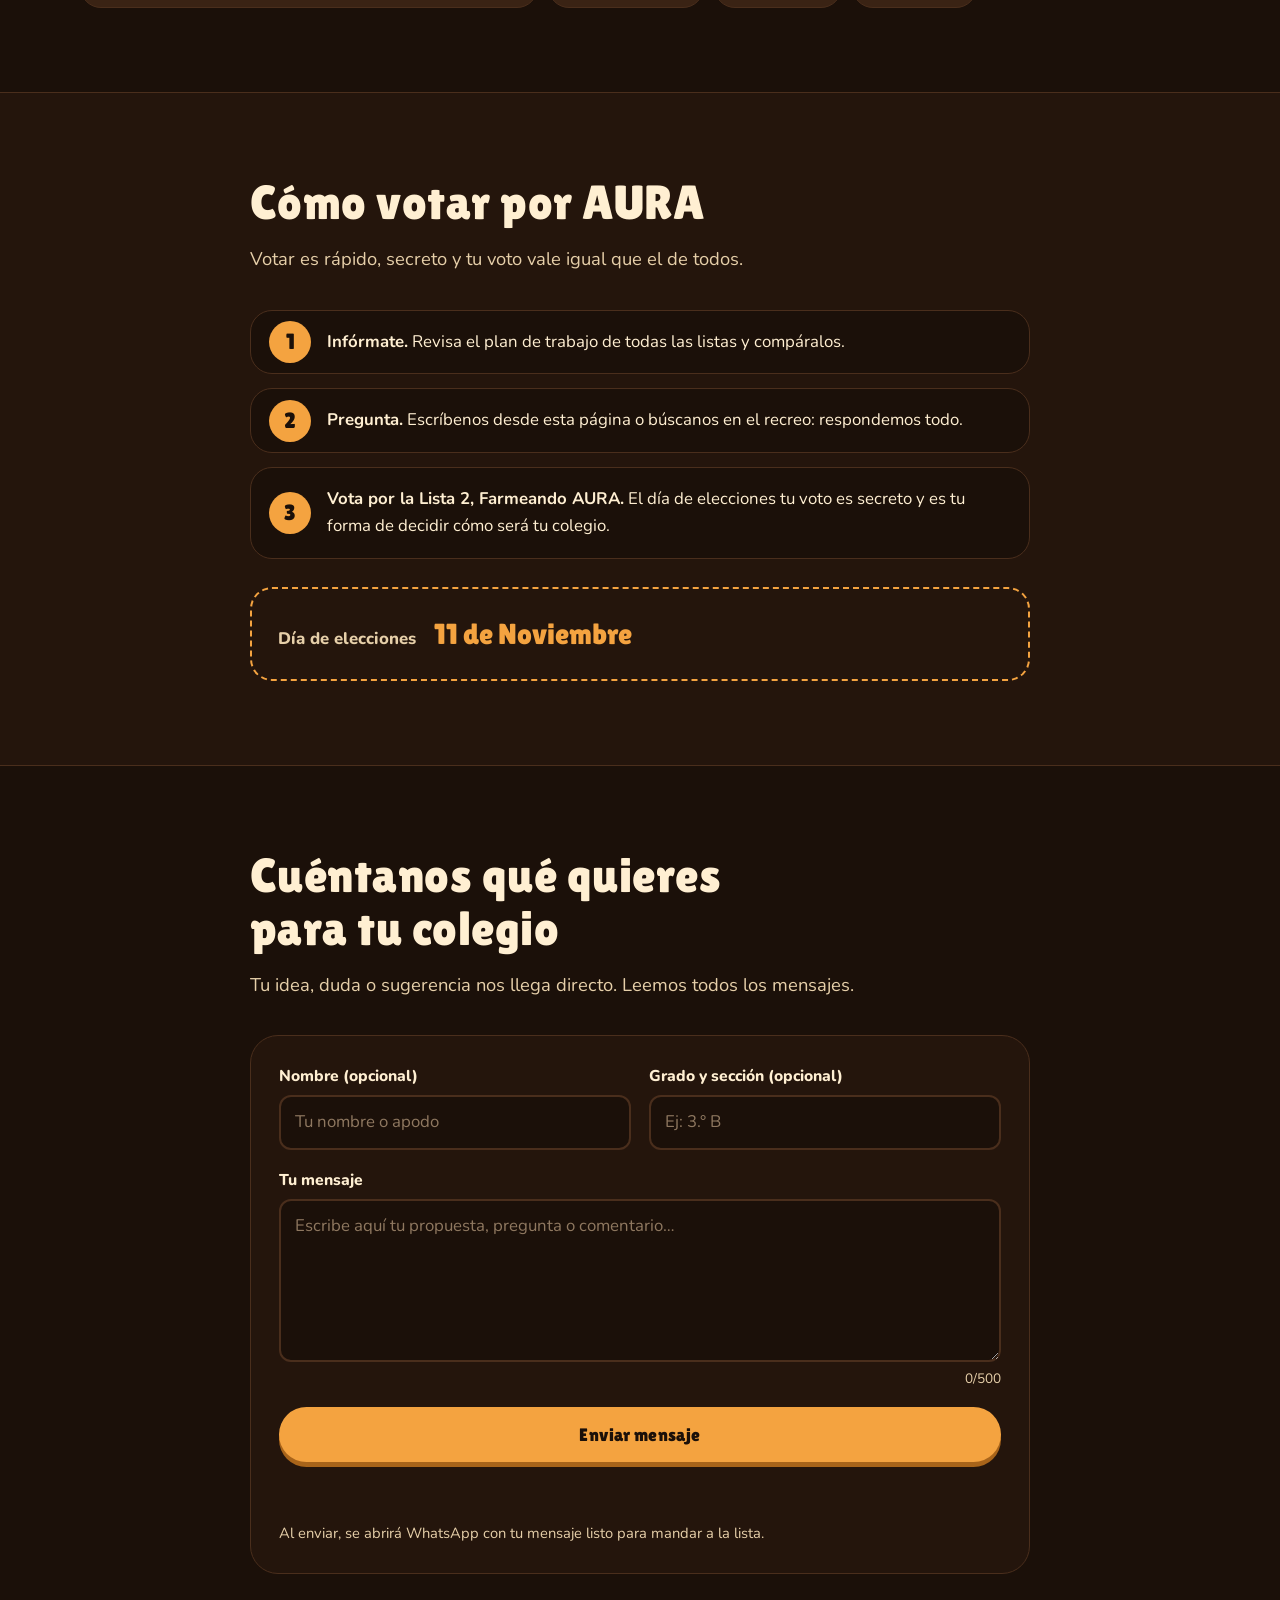
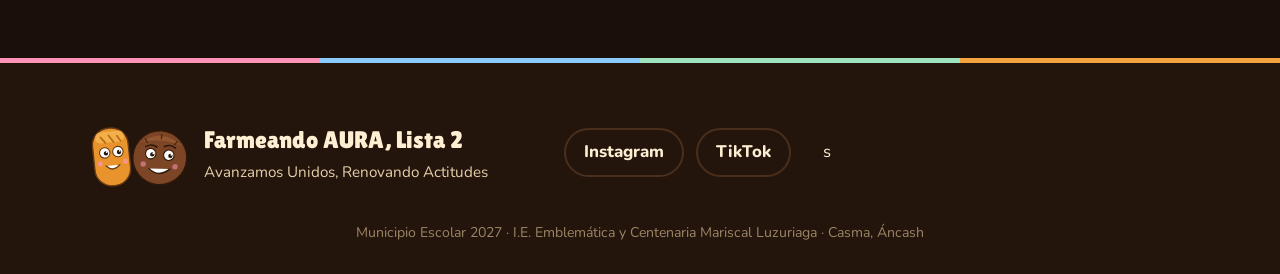
==== commit 524eff75: "Actualización del sitio web 17.0" ====
--- a/index.html
+++ b/index.html
@@ -432,7 +432,7 @@
         <!-- EDITAR: fecha real de las elecciones -->
         <div class="date-box">
           <p class="date-box__label">Día de elecciones</p>
-          <p class="date-box__value">Fecha por confirmar</p>
+          <p class="date-box__value">11 de Noviembre</p>
         </div>
       </div>
     </section>
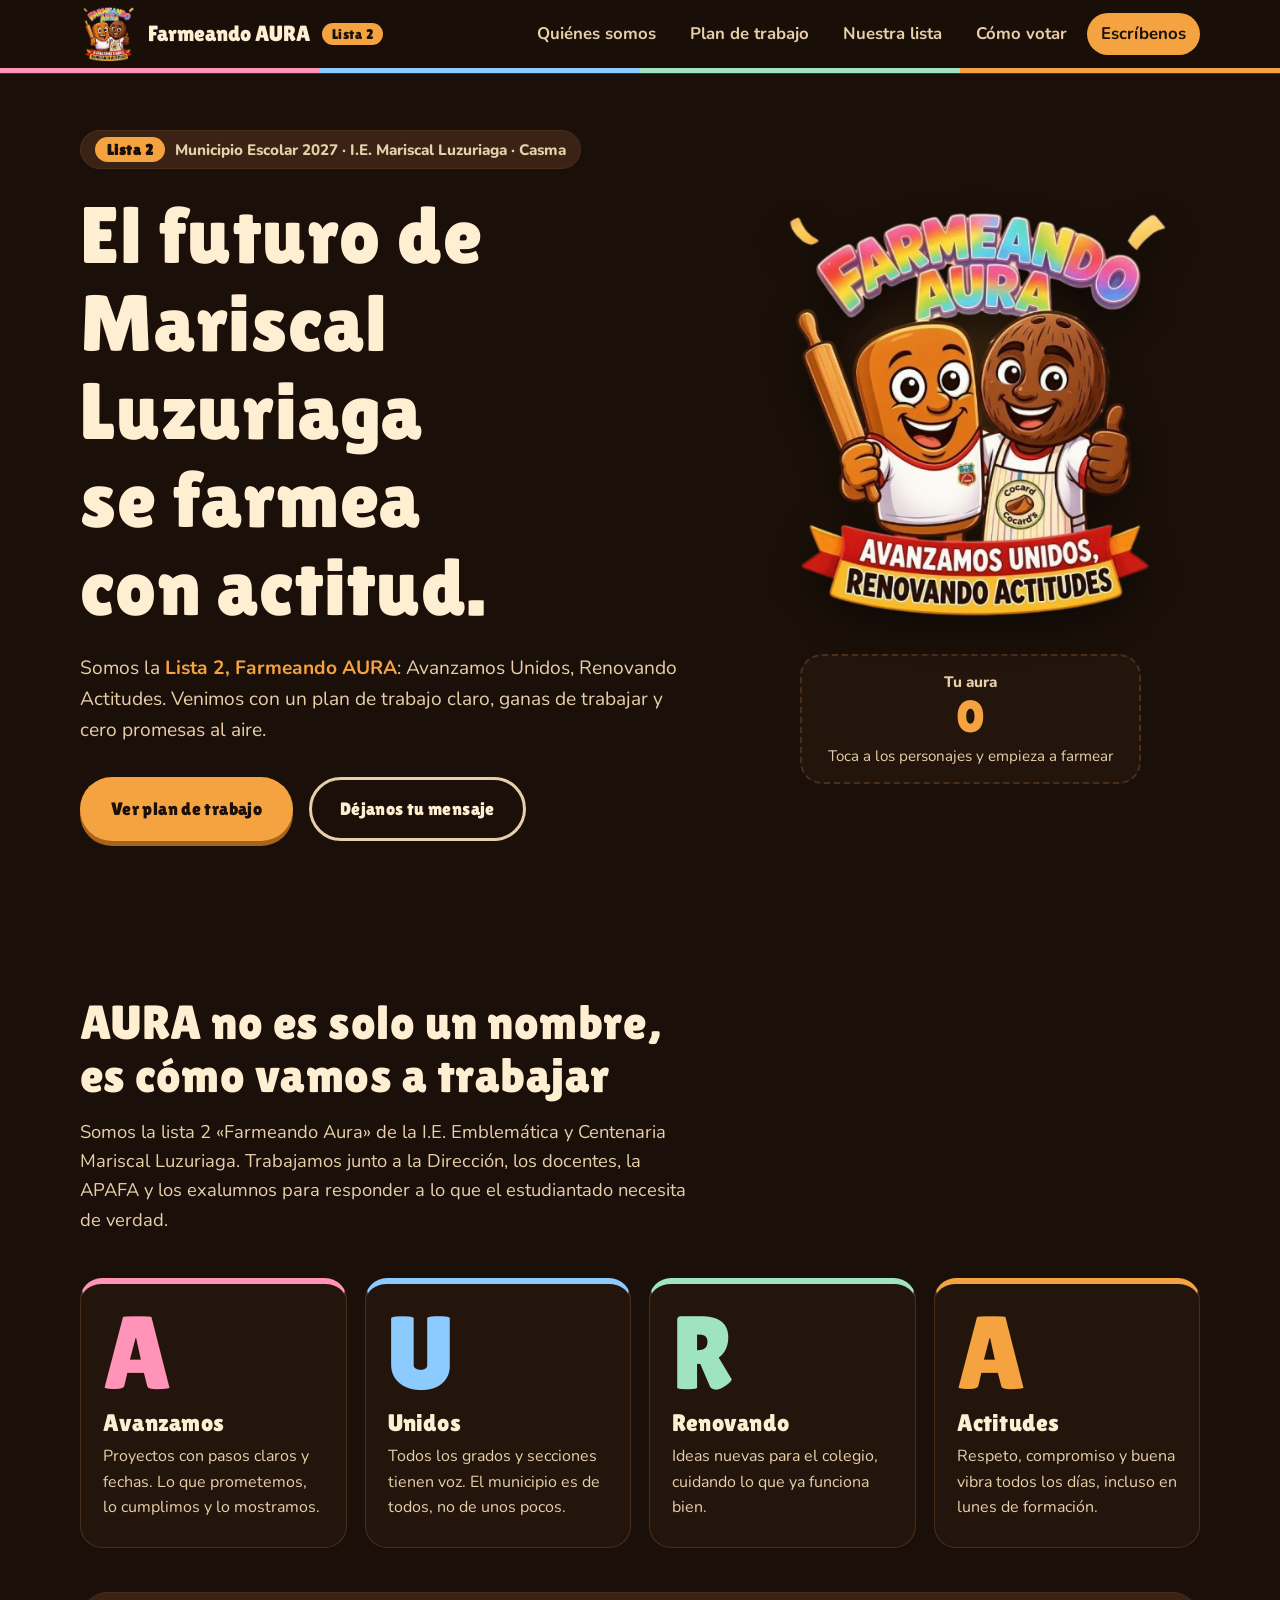
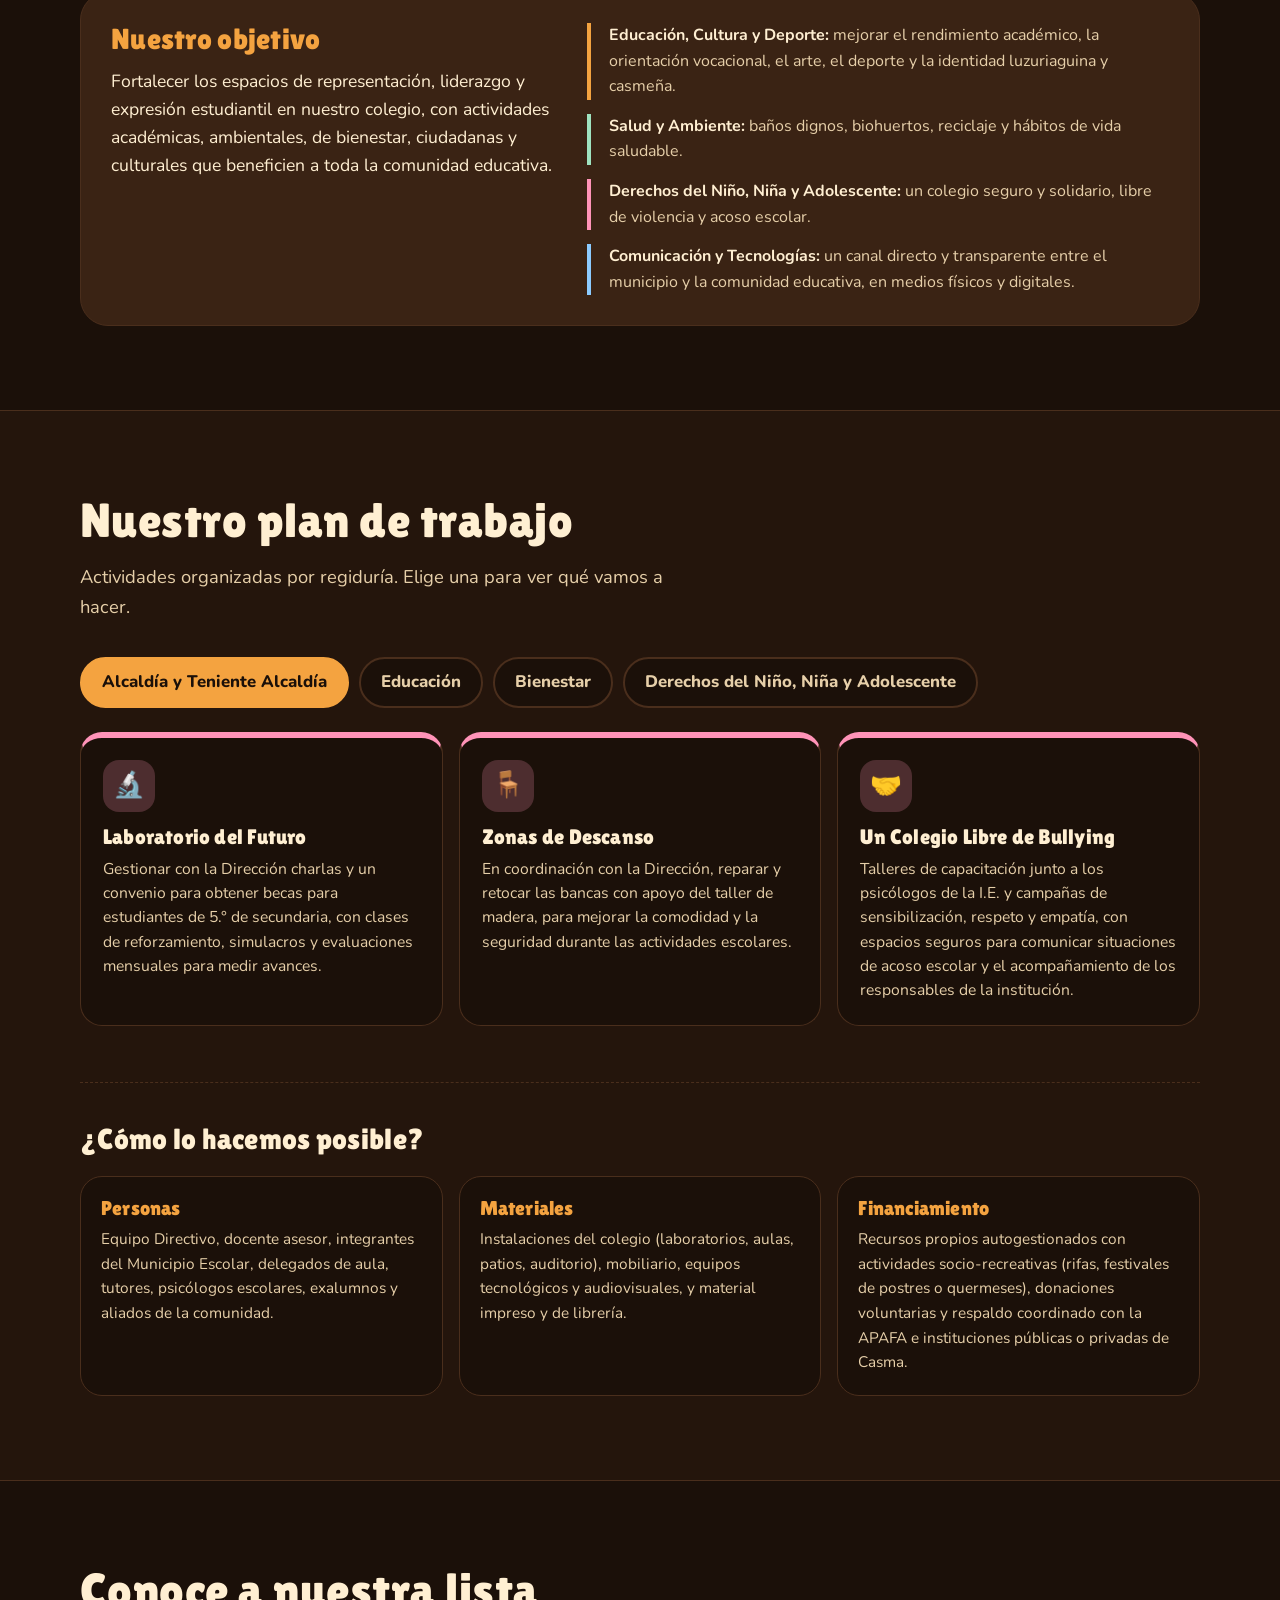
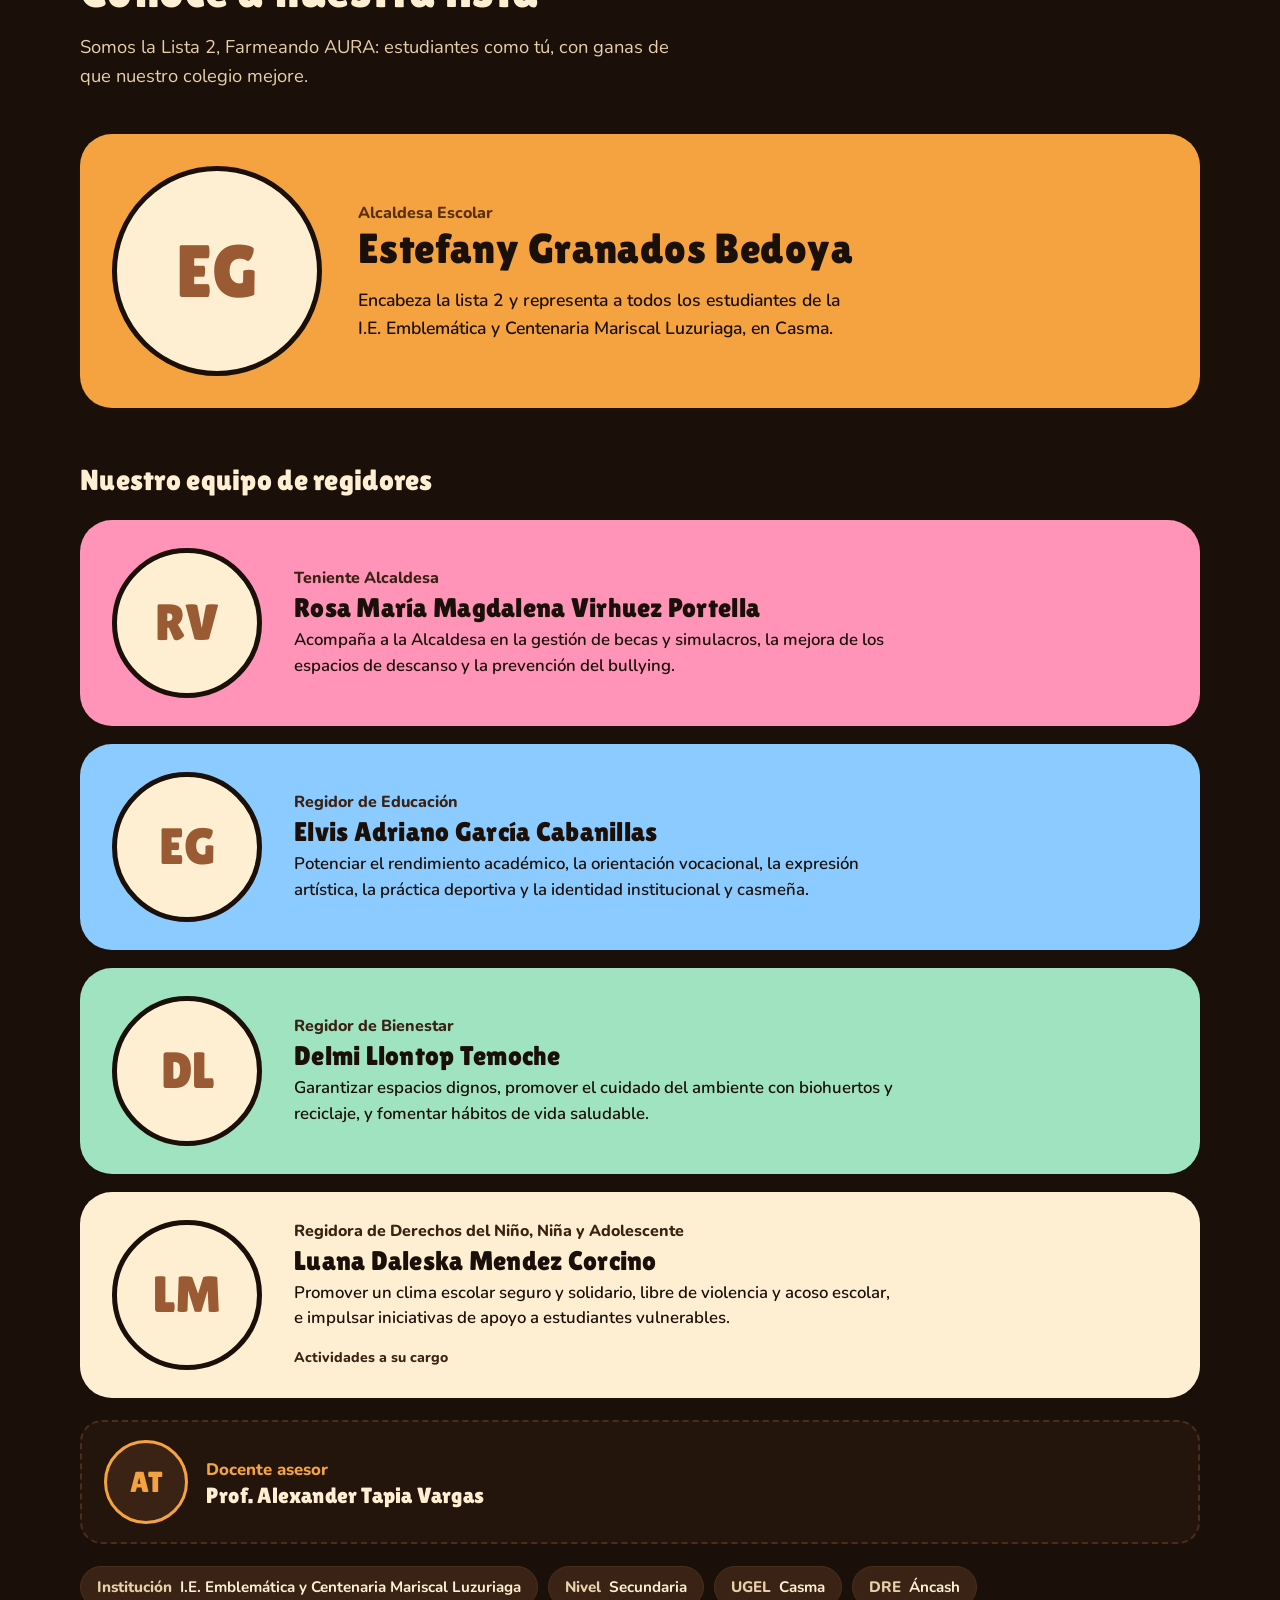
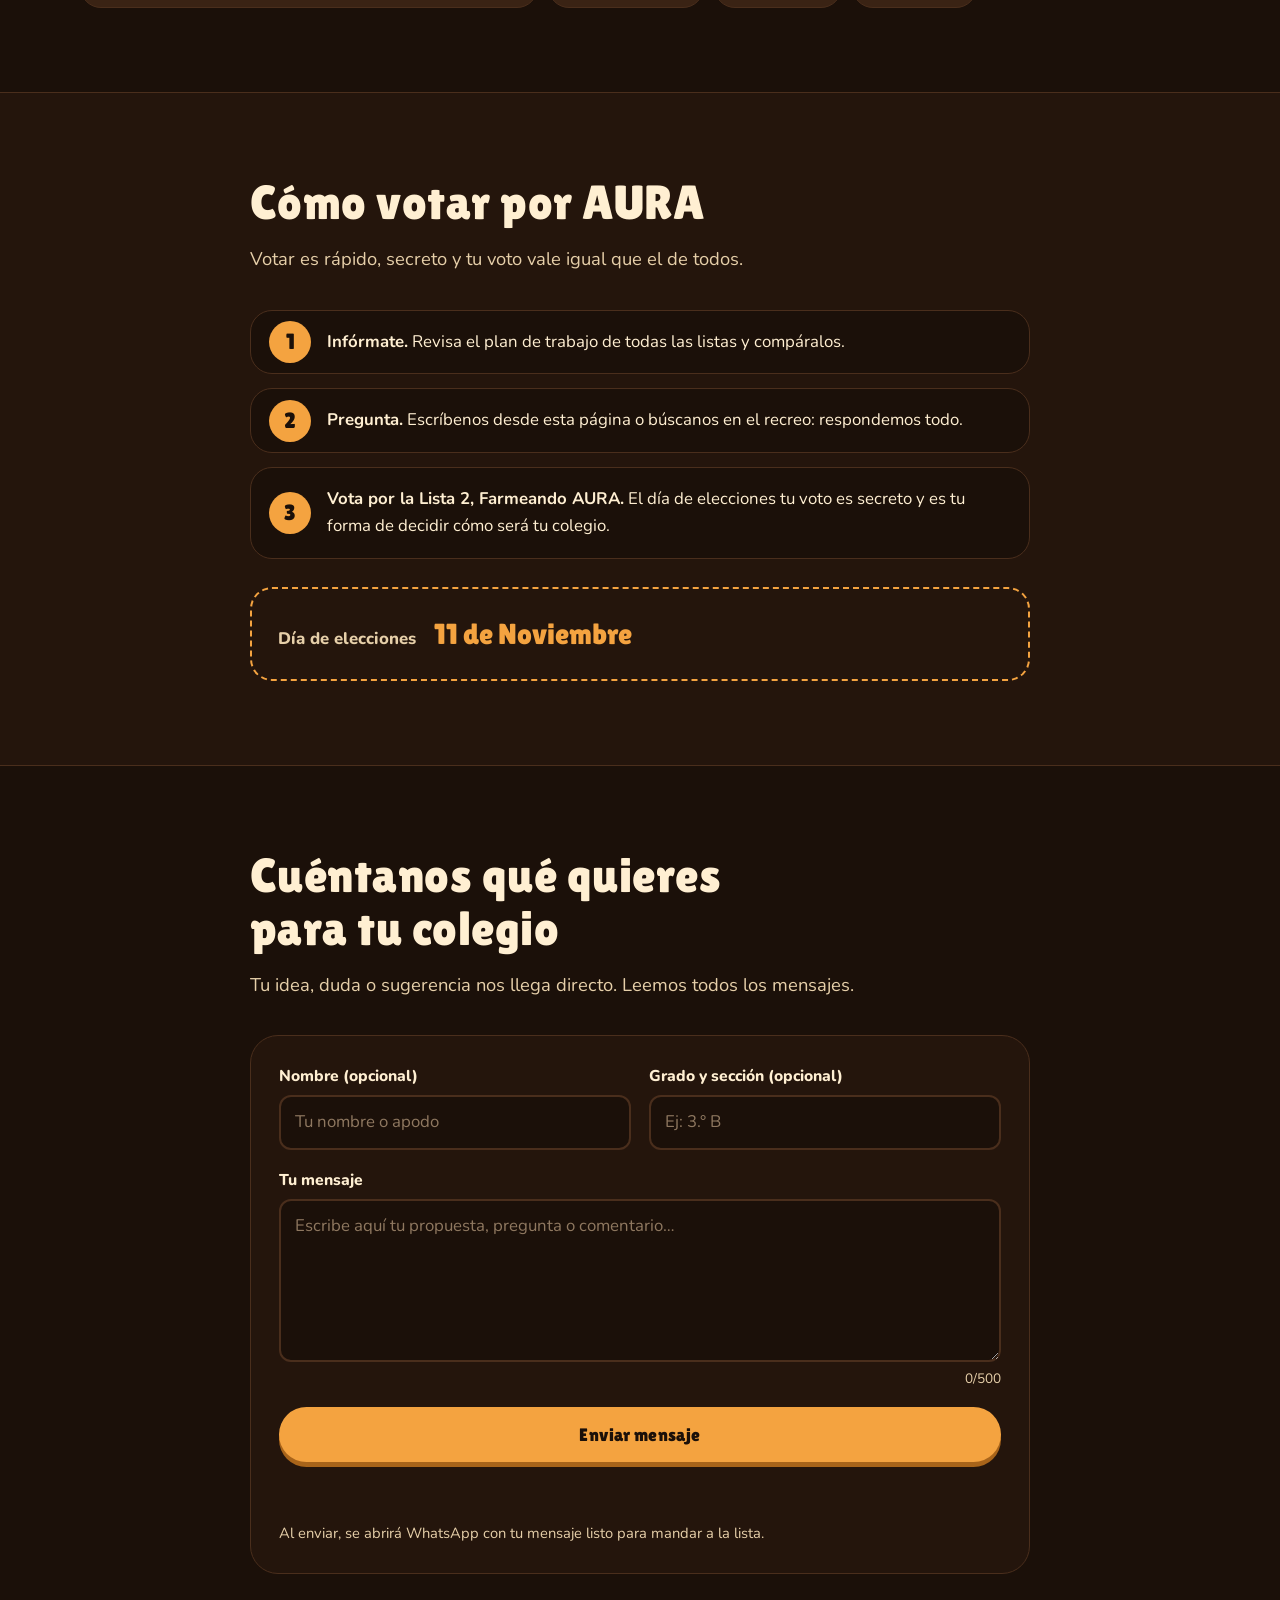
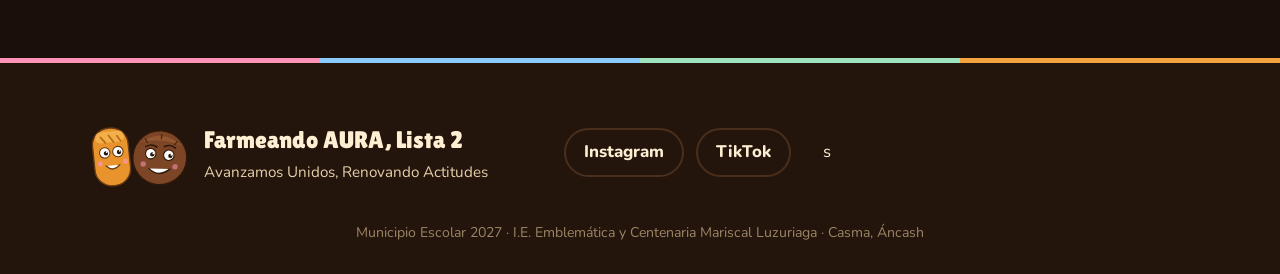
==== commit a020c922: "Actualización del sitio web 18.0" ====
--- a/index.html
+++ b/index.html
@@ -120,7 +120,7 @@
       <div class="wrap">
         <h2 class="section__title">AURA no es solo un nombre, es cómo vamos a trabajar</h2>
         <p class="section__lead">
-          Somos el Concejo Municipal Escolar «Farmeando Aura» de la I.E. Emblemática y Centenaria Mariscal Luzuriaga.
+          Somos la lista 2 «Farmeando Aura» de la I.E. Emblemática y Centenaria Mariscal Luzuriaga.
           Trabajamos junto a la Dirección, los docentes, la APAFA y los exalumnos para responder a lo que el estudiantado necesita de verdad.
         </p>
  
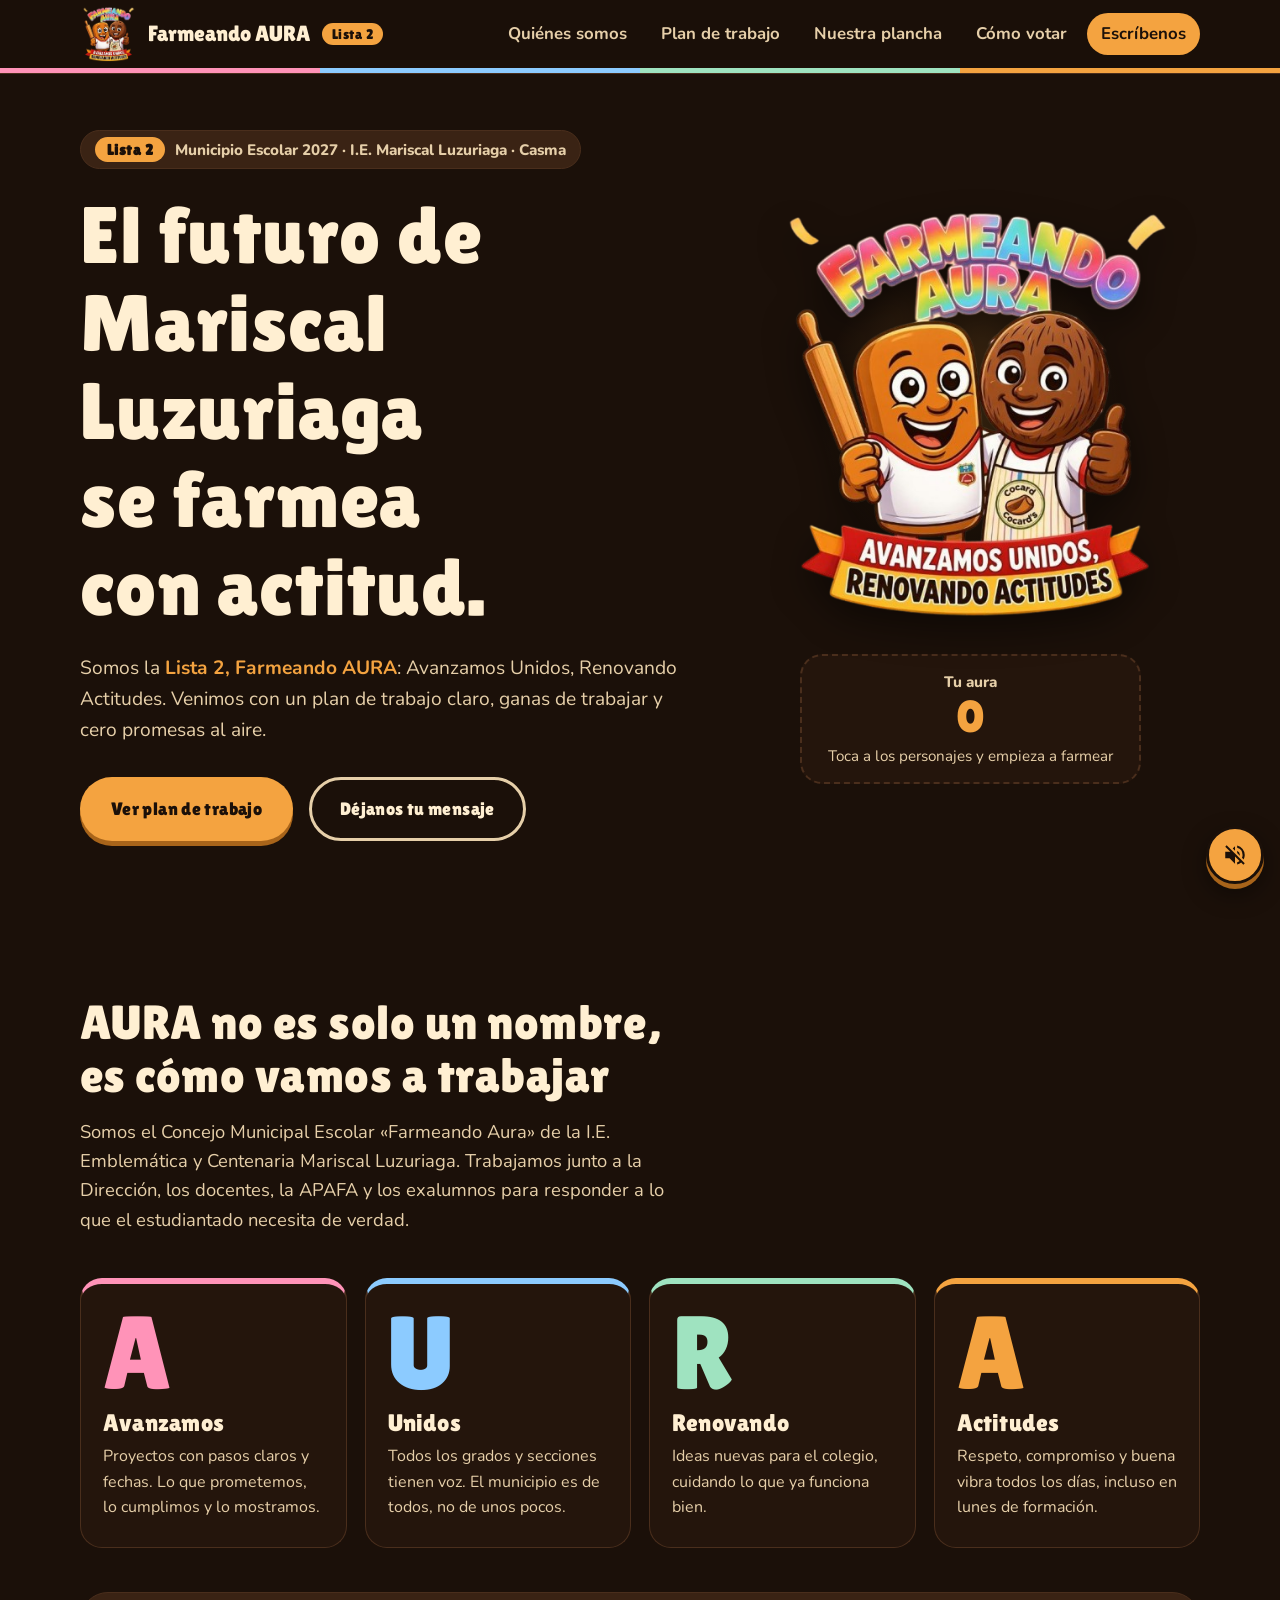
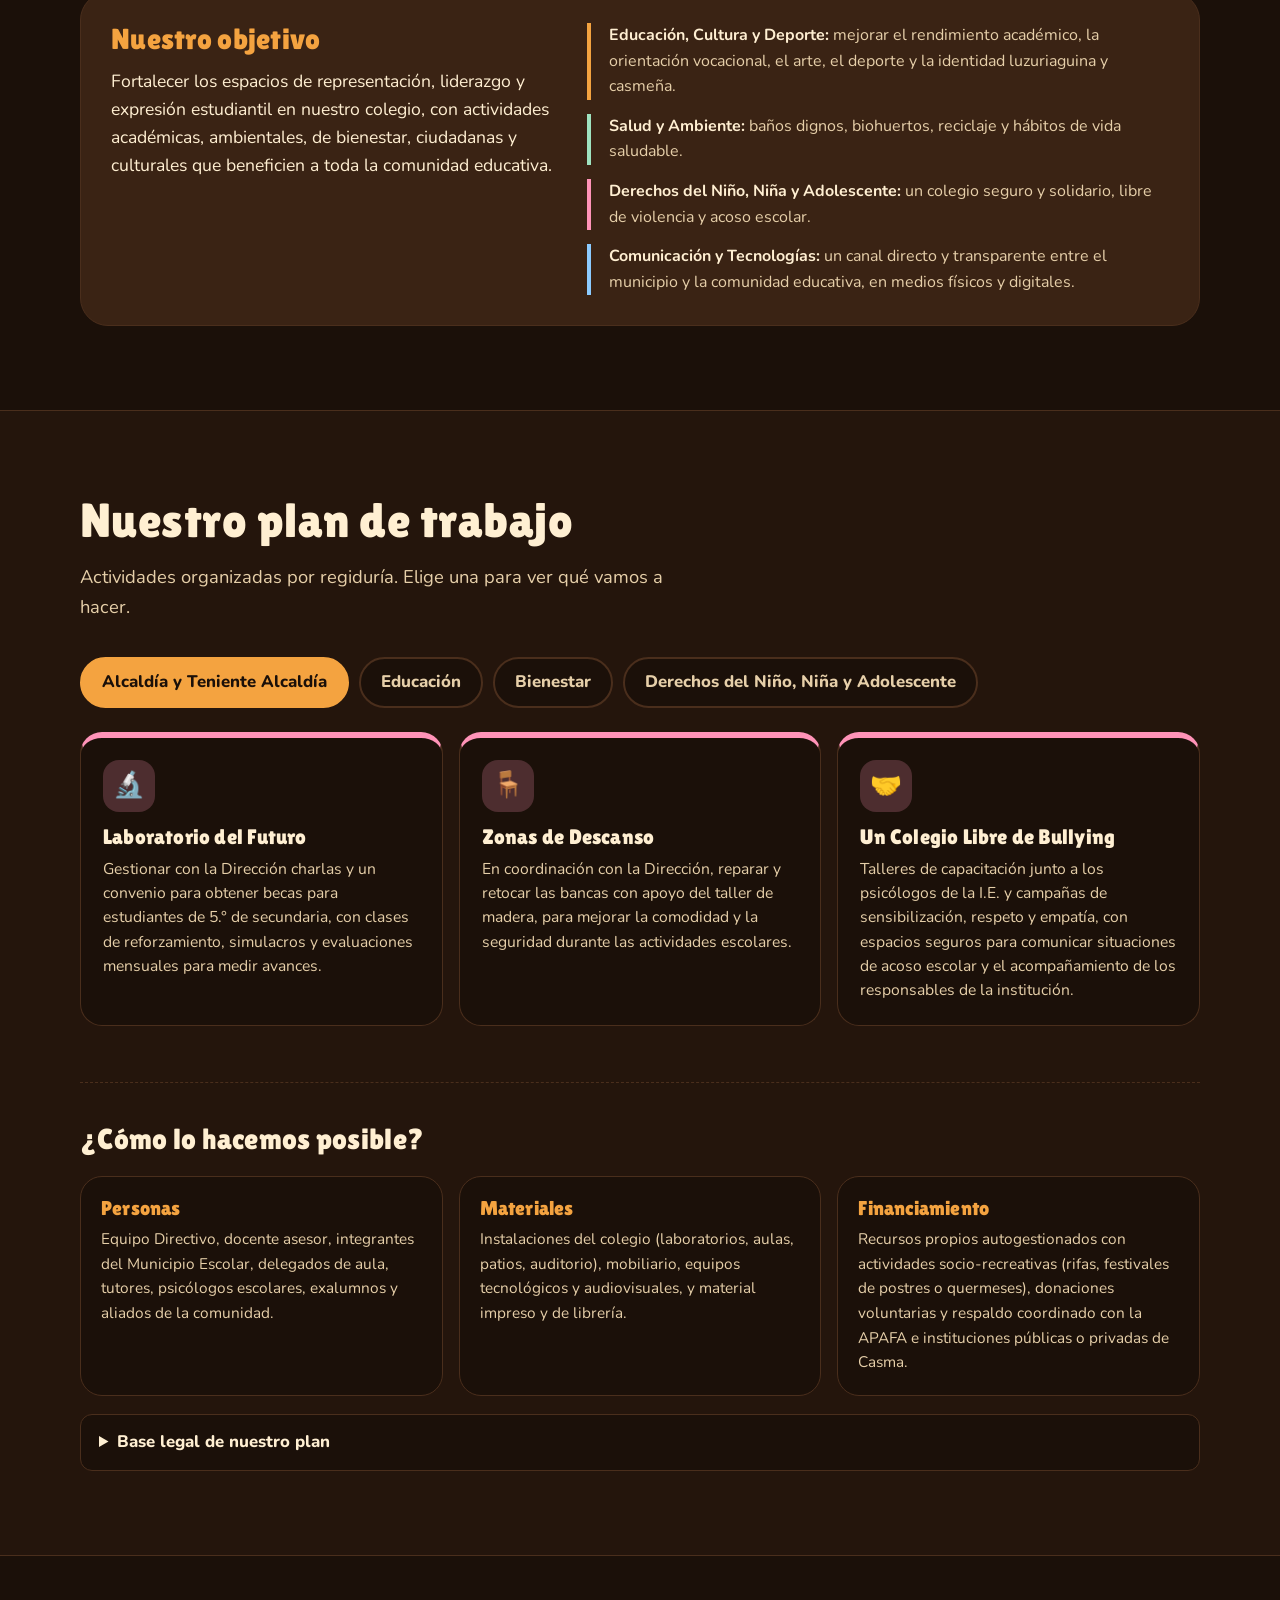
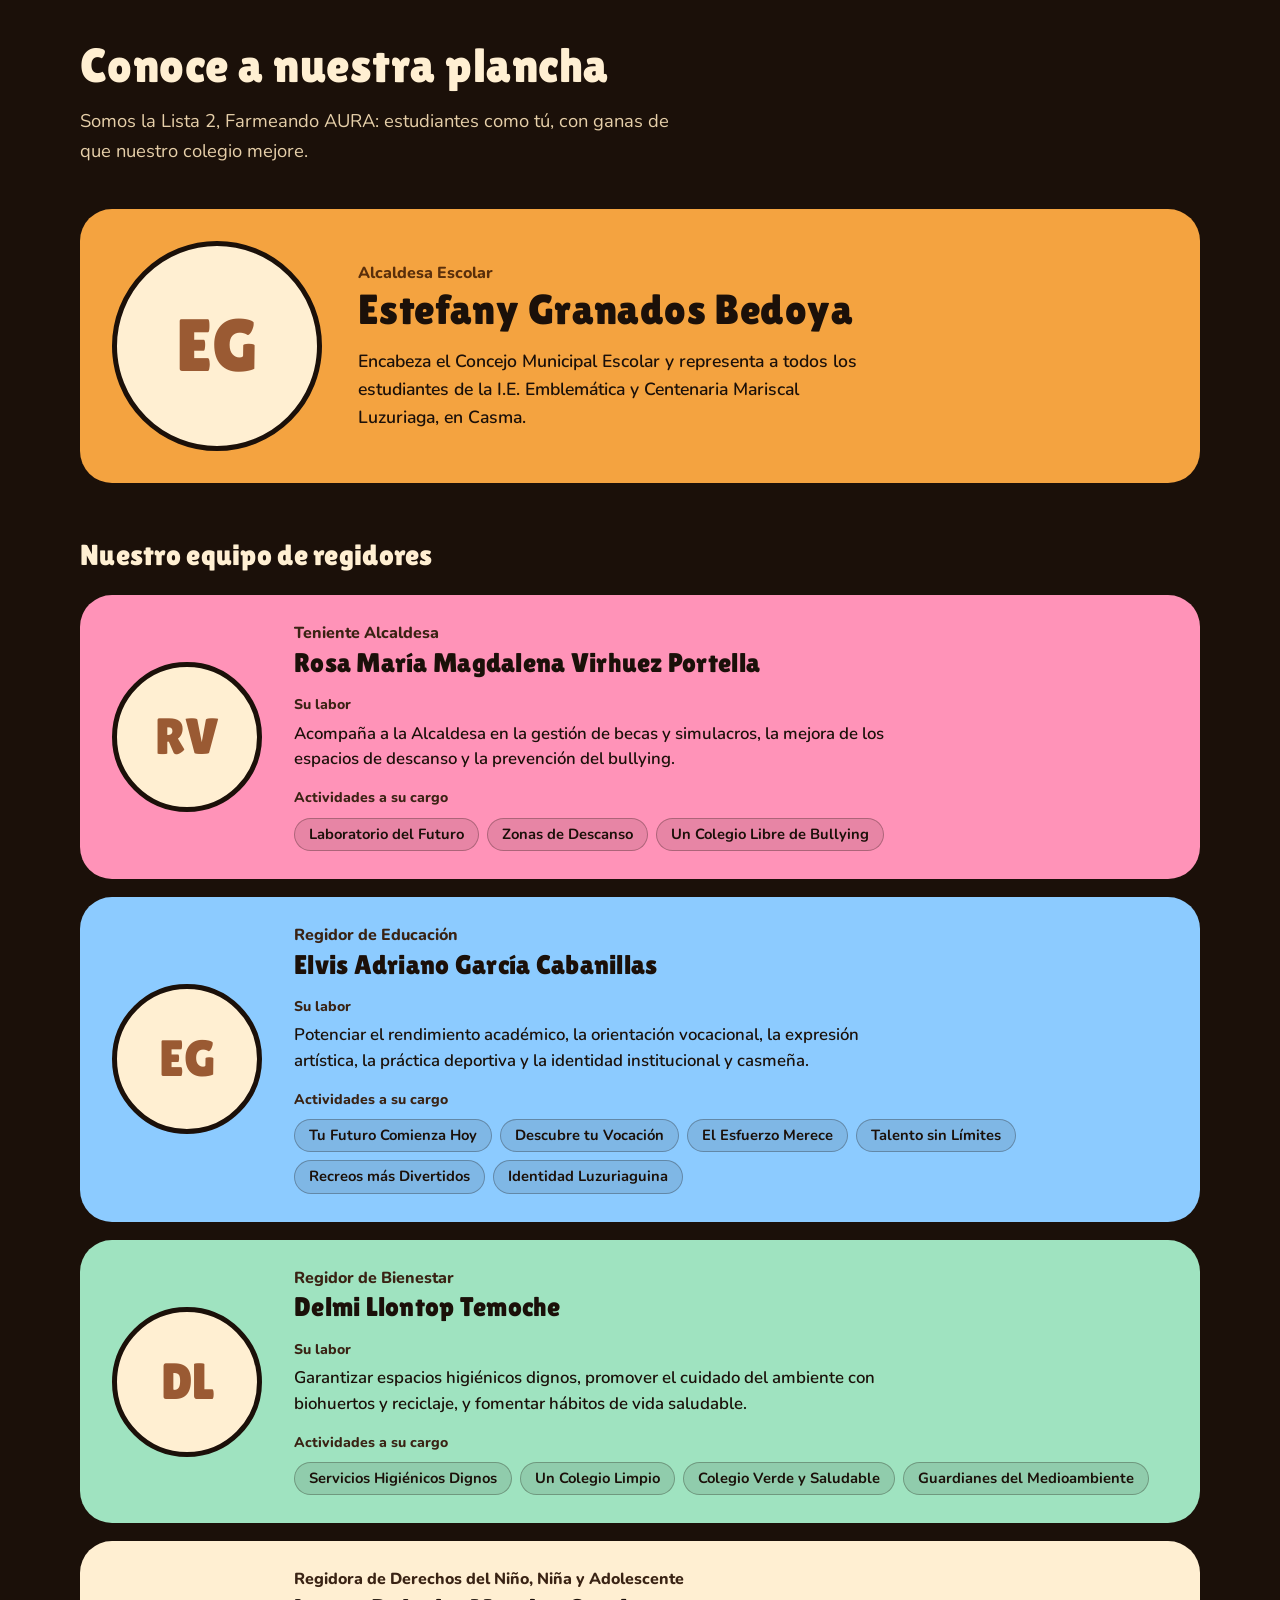
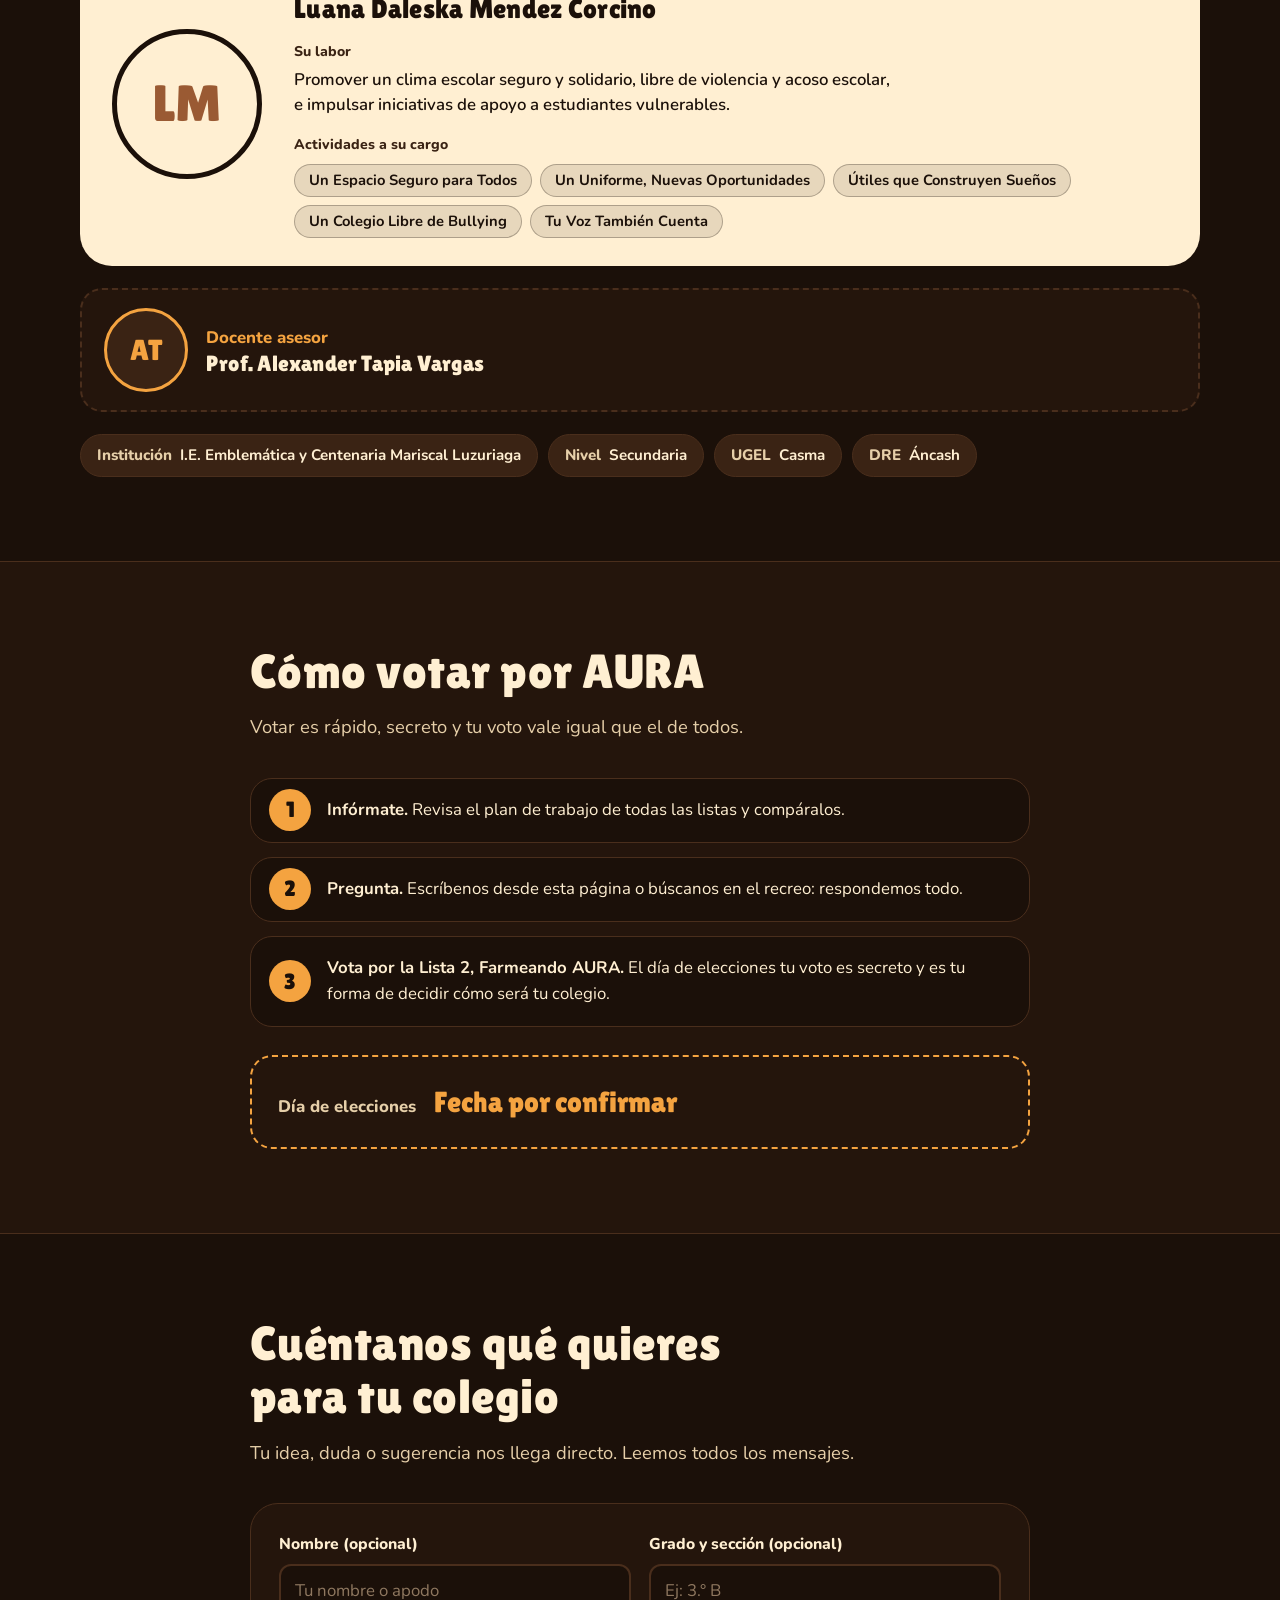
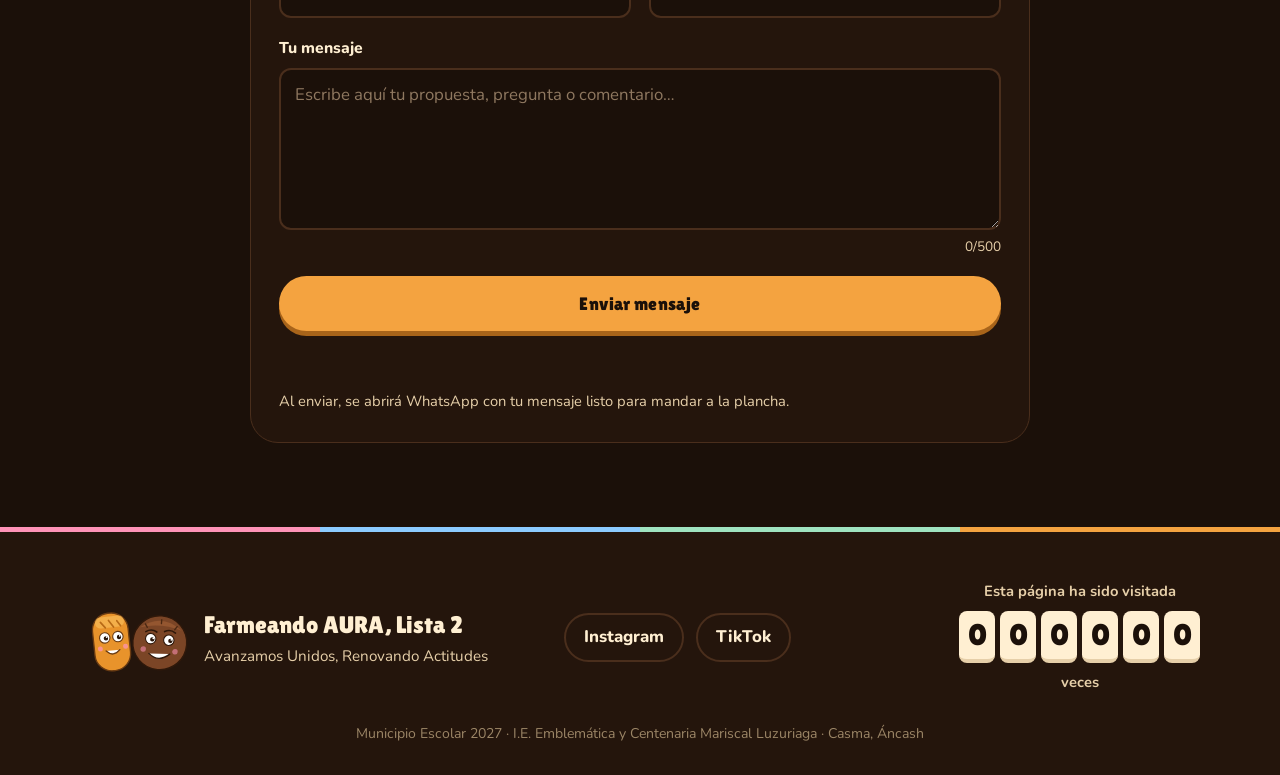
==== commit 49e47f8a: "Actualización del sitio web 19.0" ====
--- a/index.html
+++ b/index.html
@@ -3,7 +3,7 @@
 <head>
   <meta charset="UTF-8" />
   <meta name="viewport" content="width=device-width, initial-scale=1" />
-  <title>Farmeando AURA| Municipio Escolar 2027</title>
+  <title>Farmeando AURA, Lista 2 | Municipio Escolar 2027</title>
   <meta name="description" content="Lista 2 «Farmeando AURA» (Avanzamos Unidos, Renovando Actitudes). Conoce nuestro plan de trabajo, a la alcaldesa y a los regidores para el Municipio Escolar 2027 de Mariscal Luzuriaga." />
   <meta name="theme-color" content="#1b1009" />
   <meta property="og:title" content="Farmeando AURA, Lista 2 | Municipio Escolar 2027" />
@@ -75,7 +75,7 @@
       <nav class="nav__links" id="navLinks" aria-label="Principal">
         <a href="#aura">Quiénes somos</a>
         <a href="#propuestas">Plan de trabajo</a>
-        <a href="#plancha">Nuestra lista</a>
+        <a href="#plancha">Nuestra plancha</a>
         <a href="#votar">Cómo votar</a>
         <a class="nav__cta" href="#comentarios">Escríbenos</a>
       </nav>
@@ -120,7 +120,7 @@
       <div class="wrap">
         <h2 class="section__title">AURA no es solo un nombre, es cómo vamos a trabajar</h2>
         <p class="section__lead">
-          Somos la lista 2 «Farmeando Aura» de la I.E. Emblemática y Centenaria Mariscal Luzuriaga.
+          Somos el Concejo Municipal Escolar «Farmeando Aura» de la I.E. Emblemática y Centenaria Mariscal Luzuriaga.
           Trabajamos junto a la Dirección, los docentes, la APAFA y los exalumnos para responder a lo que el estudiantado necesita de verdad.
         </p>
  
@@ -311,7 +311,16 @@
             </div>
           </div>
  
-          
+          <details class="legal">
+            <summary>Base legal de nuestro plan</summary>
+            <ul>
+              <li>Ley N.° 28044, Ley General de Educación.</li>
+              <li>Ley N.° 27337, Código de los Niños y Adolescentes.</li>
+              <li>Resolución Viceministerial N.° 0067-2011-ED, normas para la organización y funcionamiento de los Municipios Escolares.</li>
+              <li>Resolución Ministerial N.° 587-2023-MINEDU, lineamientos para el desarrollo del año escolar en las instituciones educativas.</li>
+              <li>Proyecto Educativo Institucional (PEI) y Reglamento Interno (RI) de la I.E. Emblemática y Centenaria Mariscal Luzuriaga.</li>
+            </ul>
+          </details>
         </div>
       </div>
     </section>
@@ -319,7 +328,7 @@
     <!-- PLANCHA -->
     <section class="section" id="plancha">
       <div class="wrap">
-        <h2 class="section__title">Conoce a nuestra lista</h2>
+        <h2 class="section__title">Conoce a nuestra plancha</h2>
         <p class="section__lead">Somos la Lista 2, Farmeando AURA: estudiantes como tú, con ganas de que nuestro colegio mejore.</p>
  
         <!-- Fotos: assets/alcaldesa.jpg, teniente.jpg, regidor-educacion.jpg, regidor-bienestar.jpg, regidora-derechos.jpg, asesor.jpg -->
@@ -332,7 +341,7 @@
             <p class="role">Alcaldesa Escolar</p>
             <h3>Estefany Granados Bedoya</h3>
             <p class="mayor__text">
-              Encabeza la lista 2 y representa a todos los estudiantes de la I.E. Emblemática y Centenaria Mariscal Luzuriaga, en Casma.
+              Encabeza el Concejo Municipal Escolar y representa a todos los estudiantes de la I.E. Emblemática y Centenaria Mariscal Luzuriaga, en Casma.
             </p>
           </div>
         </article>
@@ -347,9 +356,14 @@
             <div class="regidor__info">
               <p class="role">Teniente Alcaldesa</p>
               <h4>Rosa María Magdalena Virhuez Portella</h4>
-             
+              <p class="regidor__label">Su labor</p>
               <p class="regidor__text">Acompaña a la Alcaldesa en la gestión de becas y simulacros, la mejora de los espacios de descanso y la prevención del bullying.</p>
-              
+              <p class="regidor__label">Actividades a su cargo</p>
+              <ul class="chips">
+                <li>Laboratorio del Futuro</li>
+                <li>Zonas de Descanso</li>
+                <li>Un Colegio Libre de Bullying</li>
+              </ul>
             </div>
           </article>
  
@@ -361,9 +375,17 @@
             <div class="regidor__info">
               <p class="role">Regidor de Educación</p>
               <h4>Elvis Adriano García Cabanillas</h4>
-              
+              <p class="regidor__label">Su labor</p>
               <p class="regidor__text">Potenciar el rendimiento académico, la orientación vocacional, la expresión artística, la práctica deportiva y la identidad institucional y casmeña.</p>
-              
+              <p class="regidor__label">Actividades a su cargo</p>
+              <ul class="chips">
+                <li>Tu Futuro Comienza Hoy</li>
+                <li>Descubre tu Vocación</li>
+                <li>El Esfuerzo Merece</li>
+                <li>Talento sin Límites</li>
+                <li>Recreos más Divertidos</li>
+                <li>Identidad Luzuriaguina</li>
+              </ul>
             </div>
           </article>
  
@@ -375,9 +397,15 @@
             <div class="regidor__info">
               <p class="role">Regidor de Bienestar</p>
               <h4>Delmi Llontop Temoche</h4>
-              
-              <p class="regidor__text">Garantizar espacios dignos, promover el cuidado del ambiente con biohuertos y reciclaje, y fomentar hábitos de vida saludable.</p>
-              
+              <p class="regidor__label">Su labor</p>
+              <p class="regidor__text">Garantizar espacios higiénicos dignos, promover el cuidado del ambiente con biohuertos y reciclaje, y fomentar hábitos de vida saludable.</p>
+              <p class="regidor__label">Actividades a su cargo</p>
+              <ul class="chips">
+                <li>Servicios Higiénicos Dignos</li>
+                <li>Un Colegio Limpio</li>
+                <li>Colegio Verde y Saludable</li>
+                <li>Guardianes del Medioambiente</li>
+              </ul>
             </div>
           </article>
  
@@ -389,10 +417,16 @@
             <div class="regidor__info">
               <p class="role">Regidora de Derechos del Niño, Niña y Adolescente</p>
               <h4>Luana Daleska Mendez Corcino</h4>
-              
+              <p class="regidor__label">Su labor</p>
               <p class="regidor__text">Promover un clima escolar seguro y solidario, libre de violencia y acoso escolar, e impulsar iniciativas de apoyo a estudiantes vulnerables.</p>
               <p class="regidor__label">Actividades a su cargo</p>
-              
+              <ul class="chips">
+                <li>Un Espacio Seguro para Todos</li>
+                <li>Un Uniforme, Nuevas Oportunidades</li>
+                <li>Útiles que Construyen Sueños</li>
+                <li>Un Colegio Libre de Bullying</li>
+                <li>Tu Voz También Cuenta</li>
+              </ul>
             </div>
           </article>
         </div>
@@ -432,7 +466,7 @@
         <!-- EDITAR: fecha real de las elecciones -->
         <div class="date-box">
           <p class="date-box__label">Día de elecciones</p>
-          <p class="date-box__value">11 de Noviembre</p>
+          <p class="date-box__value">Fecha por confirmar</p>
         </div>
       </div>
     </section>
@@ -463,7 +497,7 @@
  
           <button class="btn btn--primary btn--full" type="submit">Enviar mensaje</button>
           <p class="form__status" id="formStatus" role="status" aria-live="polite"></p>
-          <p class="form__note">Al enviar, se abrirá WhatsApp con tu mensaje listo para mandar a la lista.</p>
+          <p class="form__note">Al enviar, se abrirá WhatsApp con tu mensaje listo para mandar a la plancha.</p>
         </form>
       </div>
     </section>
@@ -486,11 +520,24 @@
         <a href="https://www.tiktok.com/@farmeando.aura.ml" target="_blank" rel="noopener">TikTok</a>
       </div>
  
-      s
+      <div class="visits" aria-live="polite">
+        <p class="visits__label">Esta página ha sido visitada</p>
+        <p class="visits__odometer" id="visitCount" aria-label="Contador de visitas">
+          <span>0</span><span>0</span><span>0</span><span>0</span><span>0</span><span>0</span>
+        </p>
+        <p class="visits__label">veces</p>
+      </div>
     </div>
     <p class="footer__copy">Municipio Escolar 2027 · I.E. Emblemática y Centenaria Mariscal Luzuriaga · Casma, Áncash</p>
   </footer>
  
+  <!-- Música de fondo: coloca tu canción en assets/musica.mp3 -->
+  <audio id="bgMusic" src="assets/musica.mp3" loop preload="none"></audio>
+  <button class="music-btn" id="musicBtn" type="button" aria-pressed="false" aria-label="Activar música" title="Música">
+    <svg class="music-btn__on" viewBox="0 0 24 24" width="26" height="26" aria-hidden="true"><path fill="currentColor" d="M3 9v6h4l5 4V5L7 9H3zm13.5 3a4.5 4.5 0 0 0-2.5-4.03v8.05A4.5 4.5 0 0 0 16.5 12zM14 3.23v2.06a7 7 0 0 1 0 13.42v2.06a9 9 0 0 0 0-17.54z"/></svg>
+    <svg class="music-btn__off" viewBox="0 0 24 24" width="26" height="26" aria-hidden="true"><path fill="currentColor" d="M16.5 12A4.5 4.5 0 0 0 14 7.97v2.21l2.45 2.45c.03-.2.05-.41.05-.63zm2.5 0c0 .94-.2 1.82-.54 2.64l1.51 1.51A8.8 8.8 0 0 0 21 12a9 9 0 0 0-7-8.77v2.06A7 7 0 0 1 19 12zM4.27 3 3 4.27 7.73 9H3v6h4l5 5v-6.73l4.25 4.25c-.67.52-1.42.93-2.25 1.18v2.06a9 9 0 0 0 3.69-1.81L19.73 21 21 19.73l-9-9L4.27 3zM12 4 9.91 6.09 12 8.18V4z"/></svg>
+  </button>
+ 
   <script src="js/script.js"></script>
 </body>
 </html>
--- a/css/style.css
+++ b/css/style.css
@@ -364,6 +364,28 @@
   background: var(--crema); border-radius: 8px; border-bottom: 4px solid var(--crema-2);
 }
 .footer__copy { text-align: center; color: #9b8566; font-size: .88rem; padding: 0 20px 30px; }
+ 
+/* ---------- BOTÓN DE MÚSICA ---------- */
+.music-btn {
+  position: fixed; z-index: 60;
+  right: max(16px, env(safe-area-inset-right)); bottom: max(16px, env(safe-area-inset-bottom));
+  width: 58px; height: 58px; border-radius: 50%; cursor: pointer;
+  display: grid; place-items: center;
+  background: var(--pan); color: var(--horno); border: 3px solid var(--horno);
+  box-shadow: 0 5px 0 #a8641a, 0 10px 24px rgba(0,0,0,.45);
+  transition: transform .15s, box-shadow .15s;
+}
+.music-btn:hover { transform: translateY(-2px); }
+.music-btn:active { transform: translateY(3px); box-shadow: 0 2px 0 #a8641a, 0 6px 14px rgba(0,0,0,.45); }
+.music-btn[hidden] { display: none; }
+.music-btn__on { display: none; }
+.music-btn.is-playing .music-btn__on { display: block; }
+.music-btn.is-playing .music-btn__off { display: none; }
+.music-btn.is-playing::after {
+  content: ""; position: absolute; inset: -8px; border-radius: 50%;
+  border: 3px solid var(--pan); opacity: 0; animation: ring 2s ease-out infinite;
+}
+@keyframes ring { 0% { transform: scale(.85); opacity: .7; } 100% { transform: scale(1.25); opacity: 0; } }
  
 /* ---------- RESPONSIVE ---------- */
 @media (max-width: 960px) {
@@ -416,6 +438,7 @@
 @media (prefers-reduced-motion: reduce) {
   html { scroll-behavior: auto; }
   .aura-btn { animation: none; }
+  .music-btn.is-playing::after { animation: none; }
   .float-plus { animation-duration: .01s; }
   * { transition-duration: .01s !important; }
 }
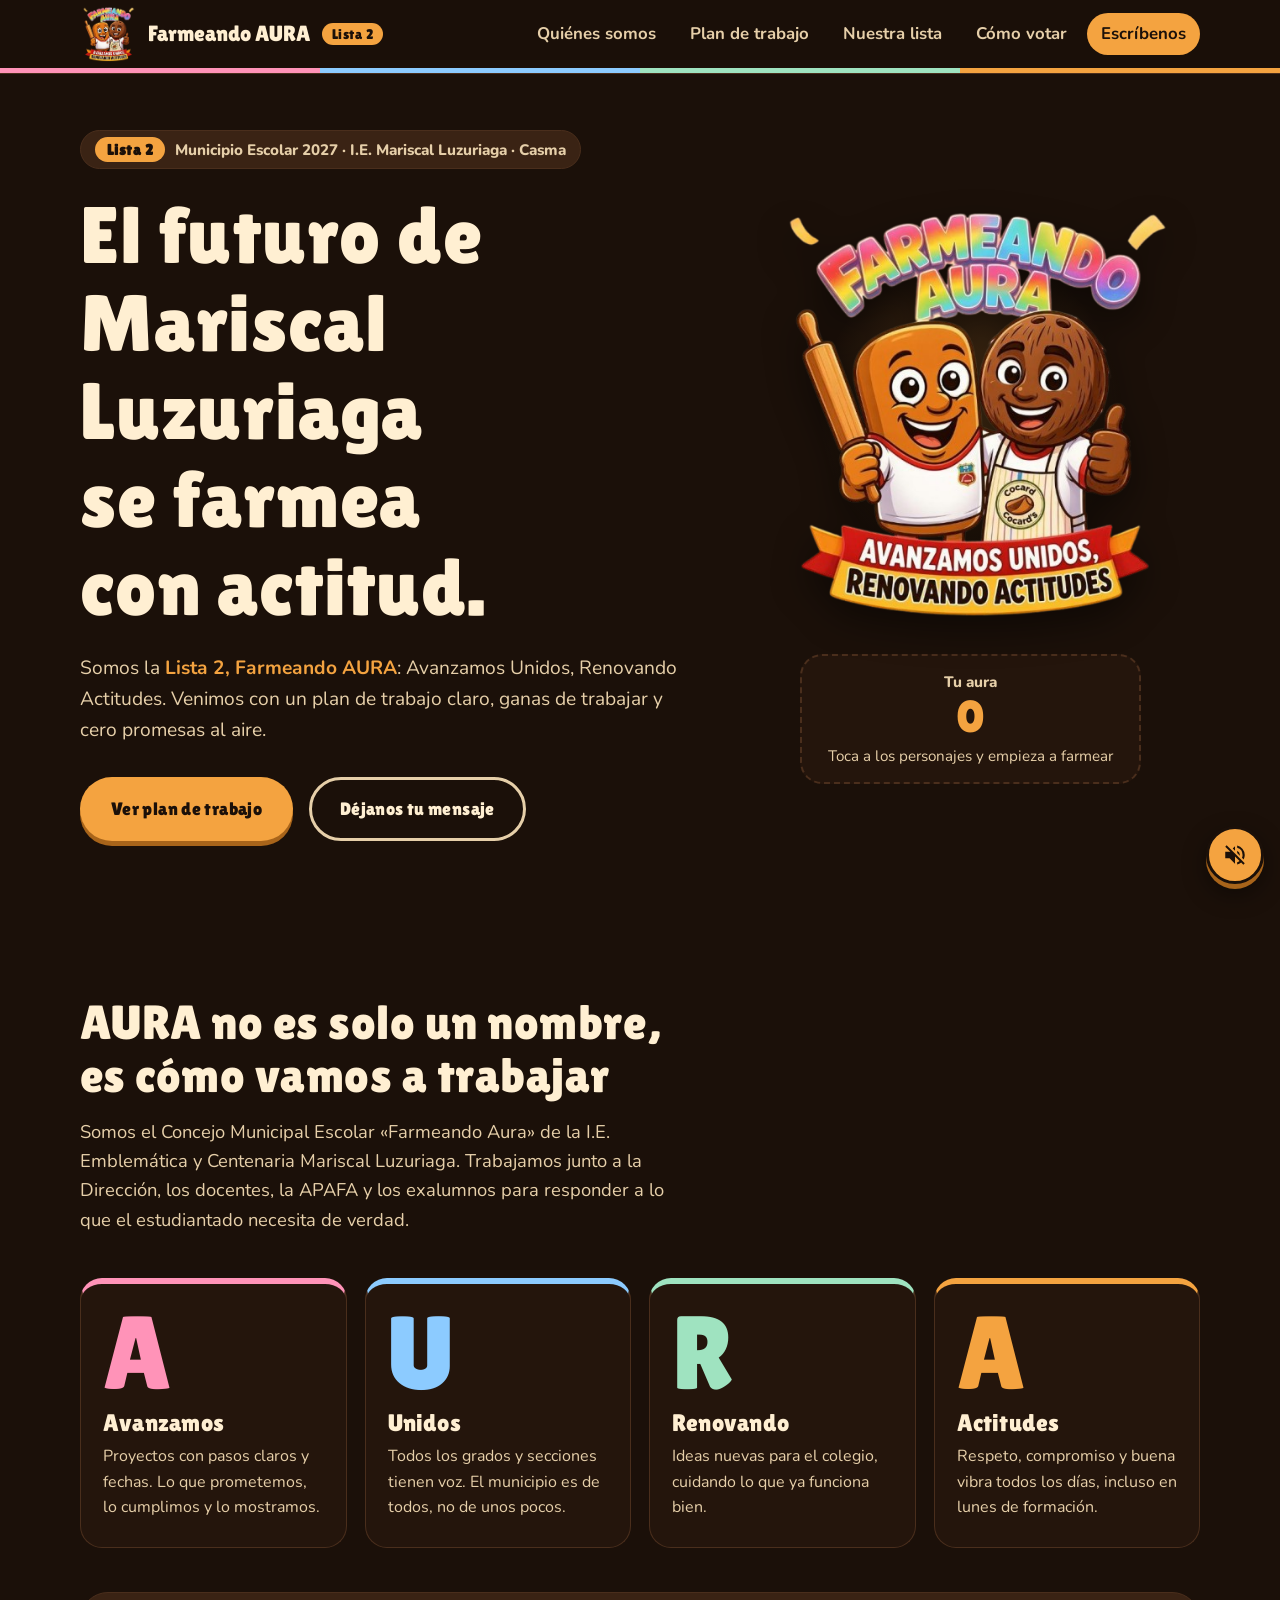
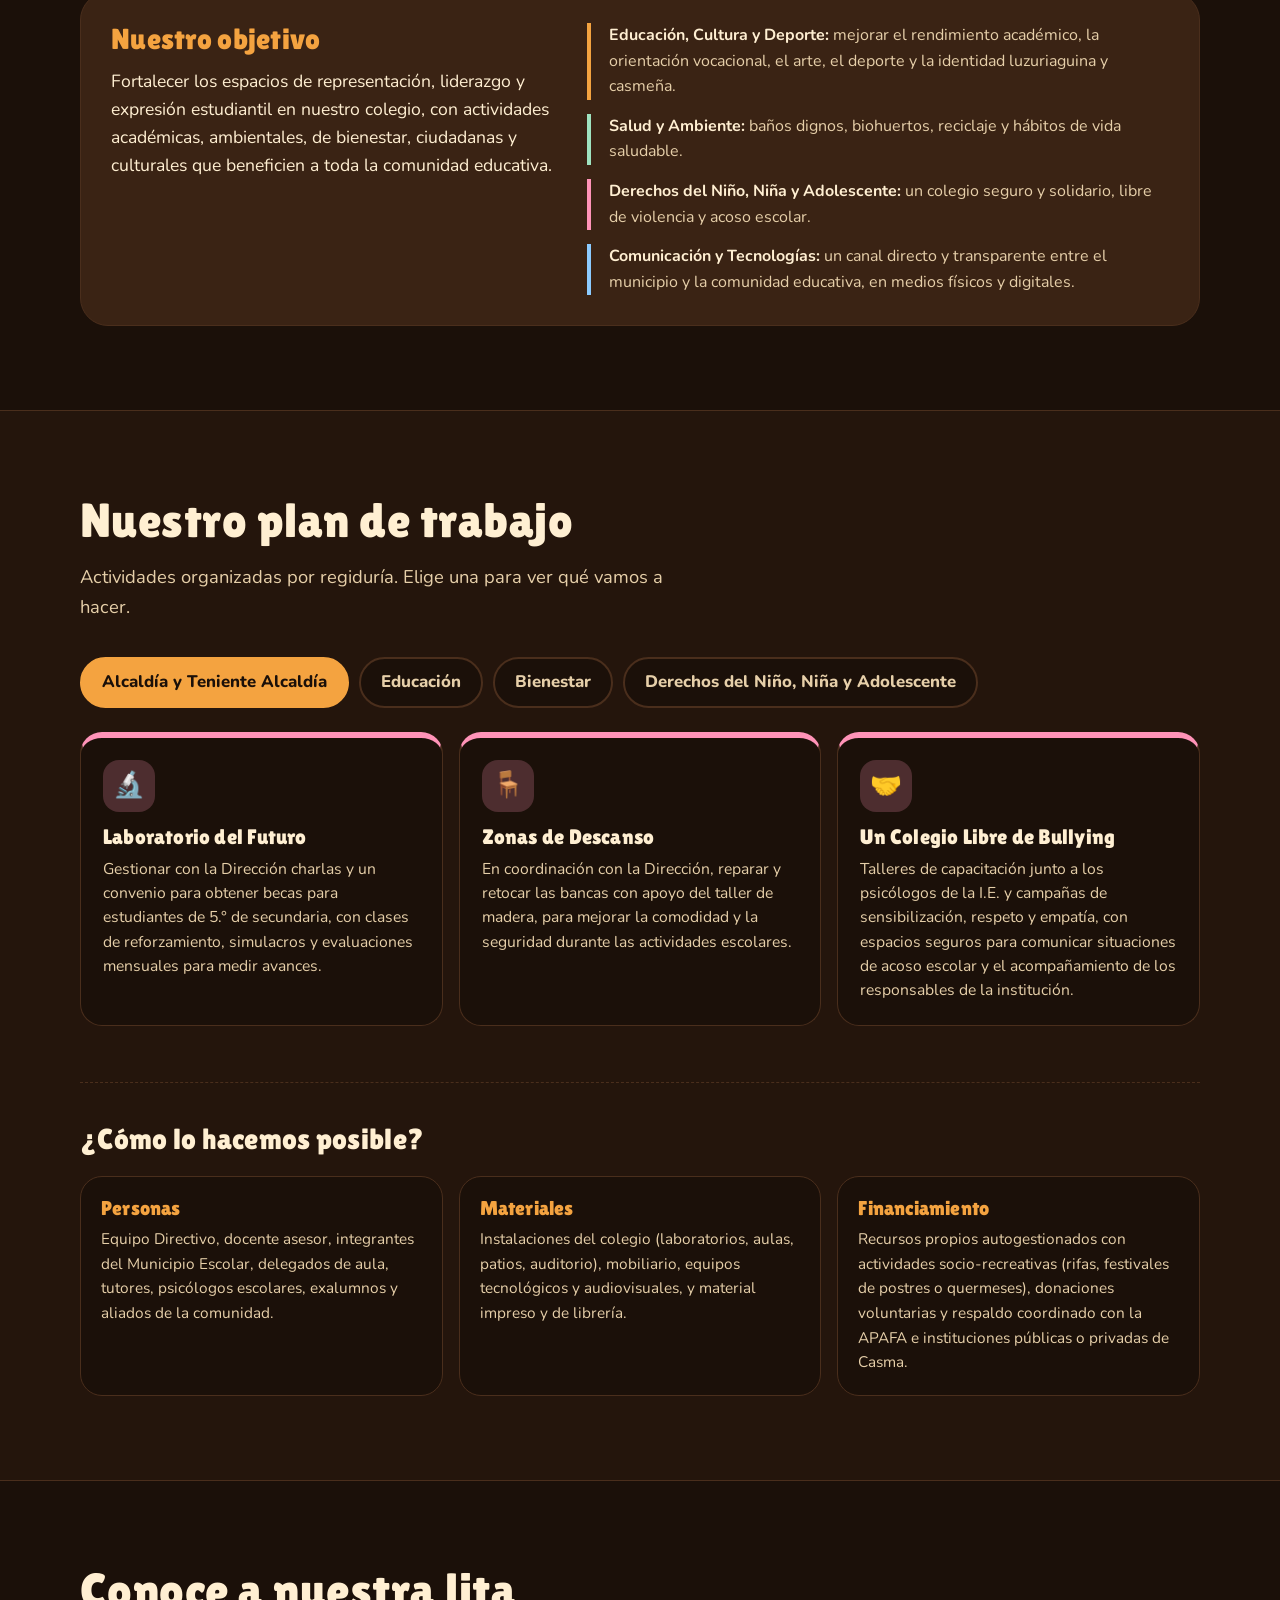
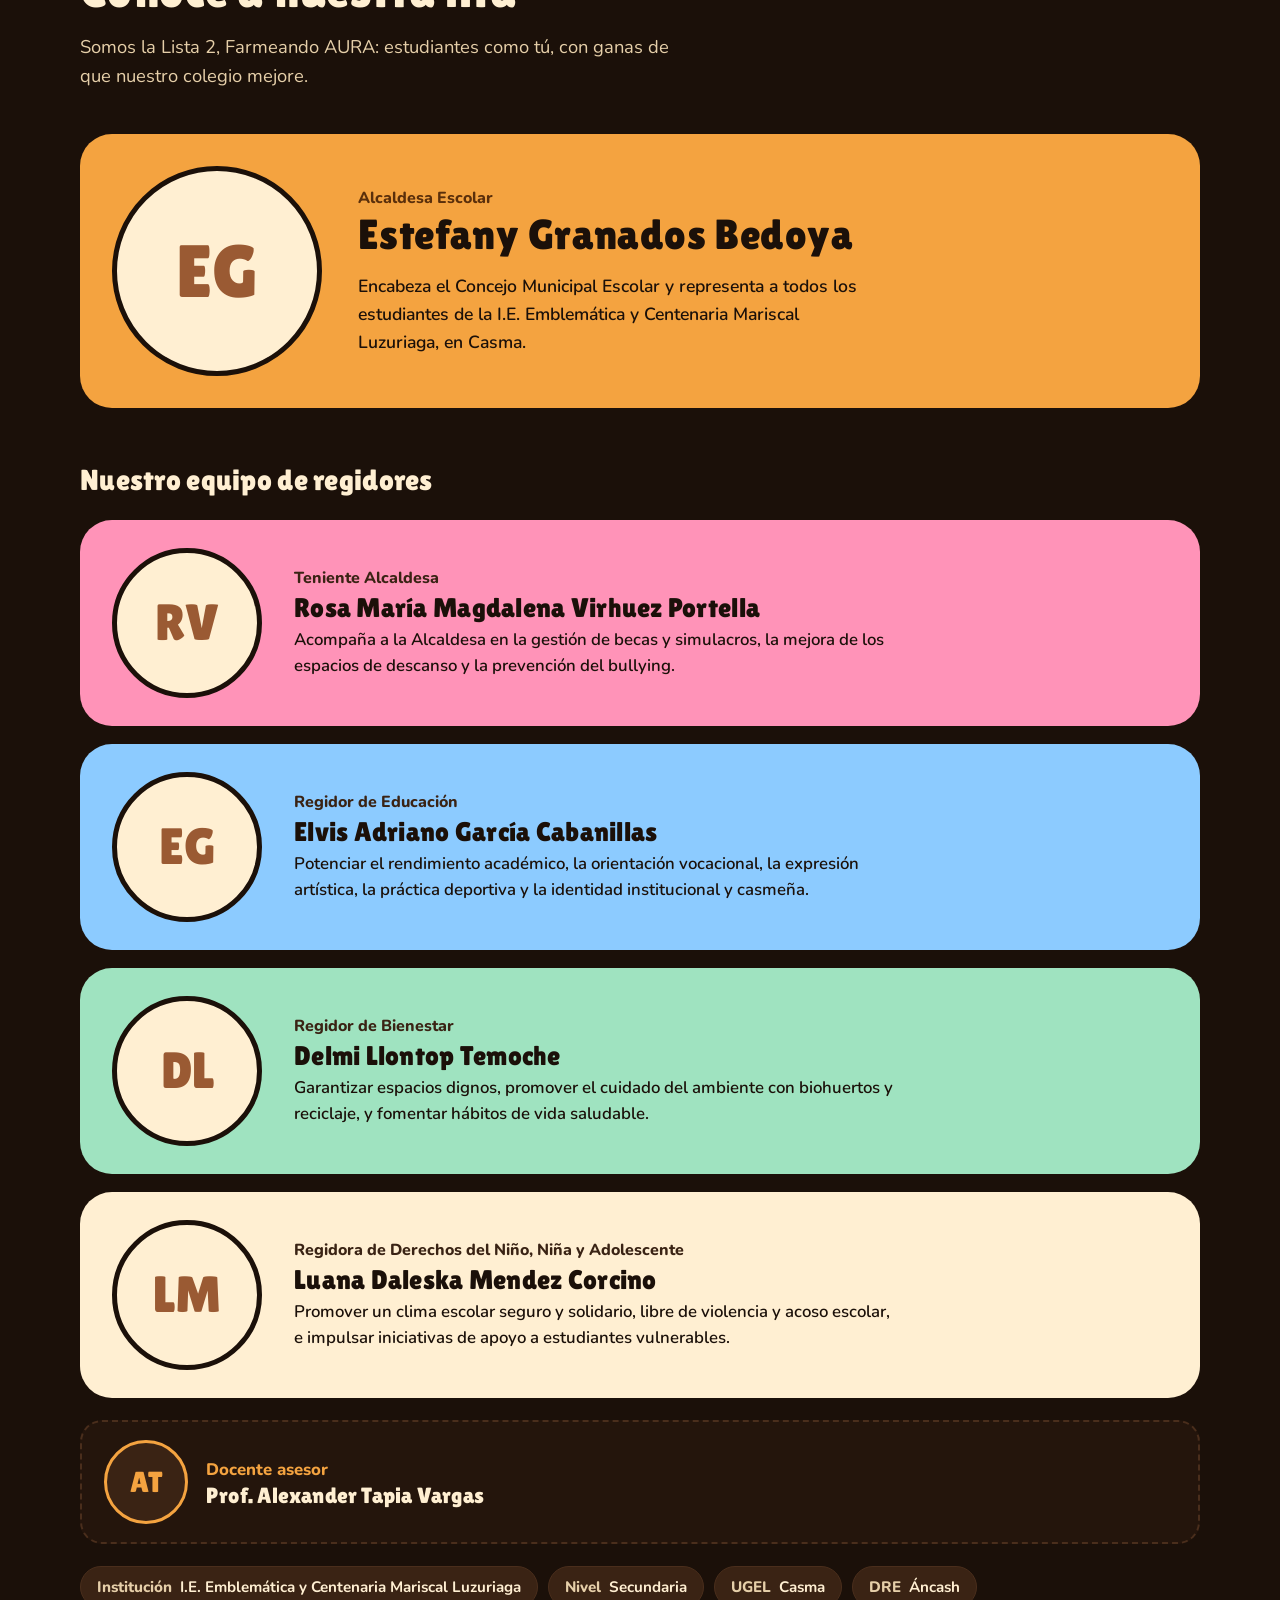
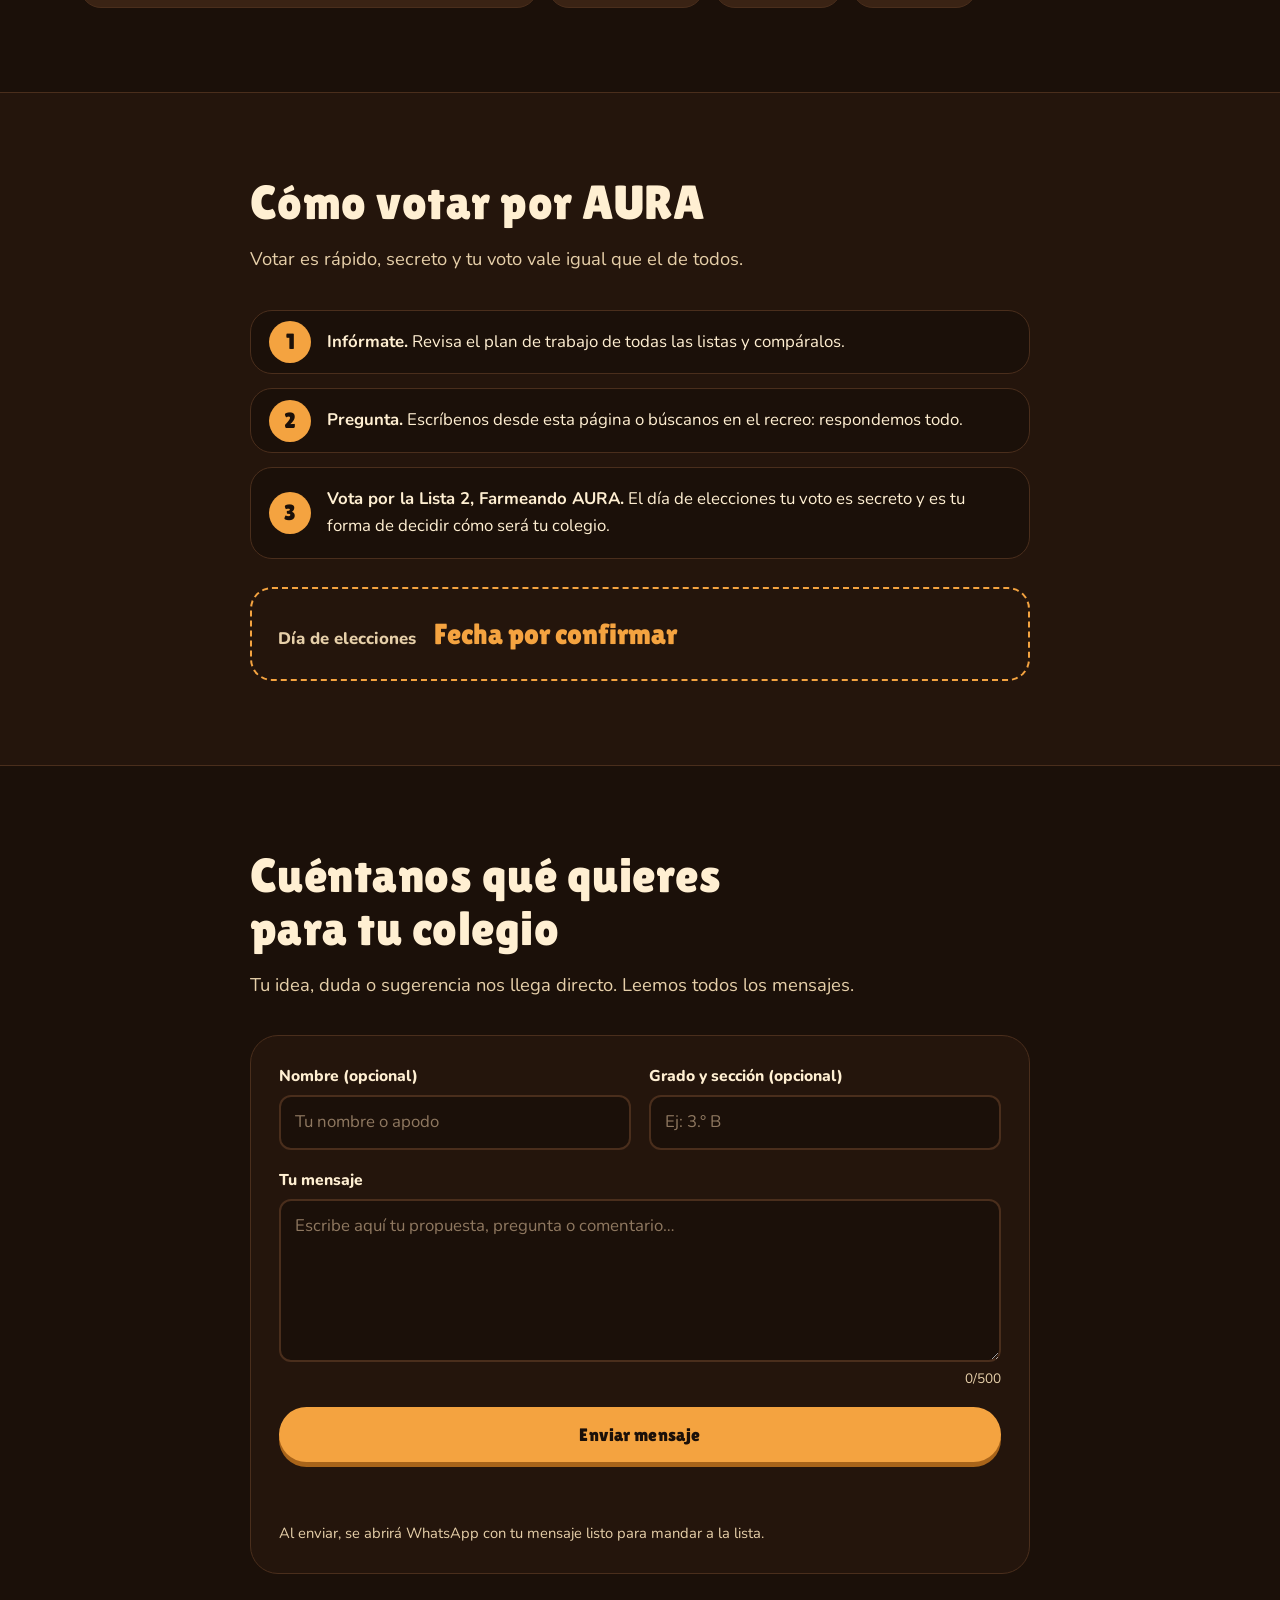
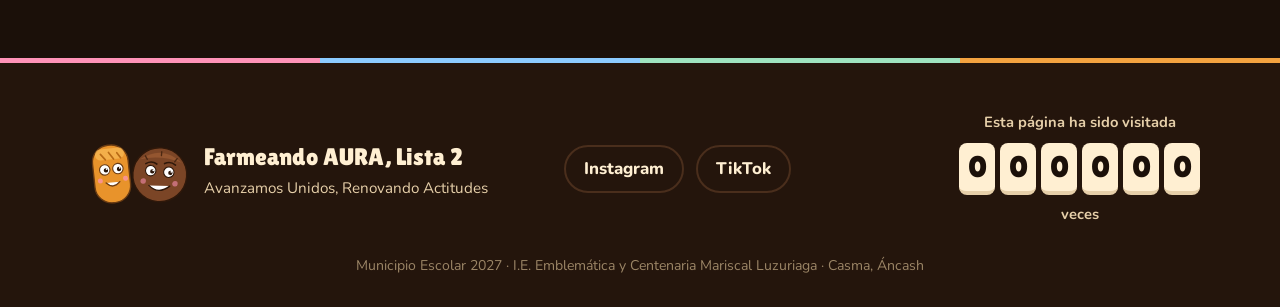
==== commit 787f2741: "Actualización del sitio web 20.0" ====
--- a/index.html
+++ b/index.html
@@ -75,7 +75,7 @@
       <nav class="nav__links" id="navLinks" aria-label="Principal">
         <a href="#aura">Quiénes somos</a>
         <a href="#propuestas">Plan de trabajo</a>
-        <a href="#plancha">Nuestra plancha</a>
+        <a href="#plancha">Nuestra lista</a>
         <a href="#votar">Cómo votar</a>
         <a class="nav__cta" href="#comentarios">Escríbenos</a>
       </nav>
@@ -310,17 +310,7 @@
               <p>Recursos propios autogestionados con actividades socio-recreativas (rifas, festivales de postres o quermeses), donaciones voluntarias y respaldo coordinado con la APAFA e instituciones públicas o privadas de Casma.</p>
             </div>
           </div>
- 
-          <details class="legal">
-            <summary>Base legal de nuestro plan</summary>
-            <ul>
-              <li>Ley N.° 28044, Ley General de Educación.</li>
-              <li>Ley N.° 27337, Código de los Niños y Adolescentes.</li>
-              <li>Resolución Viceministerial N.° 0067-2011-ED, normas para la organización y funcionamiento de los Municipios Escolares.</li>
-              <li>Resolución Ministerial N.° 587-2023-MINEDU, lineamientos para el desarrollo del año escolar en las instituciones educativas.</li>
-              <li>Proyecto Educativo Institucional (PEI) y Reglamento Interno (RI) de la I.E. Emblemática y Centenaria Mariscal Luzuriaga.</li>
-            </ul>
-          </details>
+
         </div>
       </div>
     </section>
@@ -328,7 +318,7 @@
     <!-- PLANCHA -->
     <section class="section" id="plancha">
       <div class="wrap">
-        <h2 class="section__title">Conoce a nuestra plancha</h2>
+        <h2 class="section__title">Conoce a nuestra lita</h2>
         <p class="section__lead">Somos la Lista 2, Farmeando AURA: estudiantes como tú, con ganas de que nuestro colegio mejore.</p>
  
         <!-- Fotos: assets/alcaldesa.jpg, teniente.jpg, regidor-educacion.jpg, regidor-bienestar.jpg, regidora-derechos.jpg, asesor.jpg -->
@@ -356,14 +346,9 @@
             <div class="regidor__info">
               <p class="role">Teniente Alcaldesa</p>
               <h4>Rosa María Magdalena Virhuez Portella</h4>
-              <p class="regidor__label">Su labor</p>
+            
               <p class="regidor__text">Acompaña a la Alcaldesa en la gestión de becas y simulacros, la mejora de los espacios de descanso y la prevención del bullying.</p>
-              <p class="regidor__label">Actividades a su cargo</p>
-              <ul class="chips">
-                <li>Laboratorio del Futuro</li>
-                <li>Zonas de Descanso</li>
-                <li>Un Colegio Libre de Bullying</li>
-              </ul>
+              
             </div>
           </article>
  
@@ -375,17 +360,9 @@
             <div class="regidor__info">
               <p class="role">Regidor de Educación</p>
               <h4>Elvis Adriano García Cabanillas</h4>
-              <p class="regidor__label">Su labor</p>
+              
               <p class="regidor__text">Potenciar el rendimiento académico, la orientación vocacional, la expresión artística, la práctica deportiva y la identidad institucional y casmeña.</p>
-              <p class="regidor__label">Actividades a su cargo</p>
-              <ul class="chips">
-                <li>Tu Futuro Comienza Hoy</li>
-                <li>Descubre tu Vocación</li>
-                <li>El Esfuerzo Merece</li>
-                <li>Talento sin Límites</li>
-                <li>Recreos más Divertidos</li>
-                <li>Identidad Luzuriaguina</li>
-              </ul>
+              
             </div>
           </article>
  
@@ -397,15 +374,9 @@
             <div class="regidor__info">
               <p class="role">Regidor de Bienestar</p>
               <h4>Delmi Llontop Temoche</h4>
-              <p class="regidor__label">Su labor</p>
-              <p class="regidor__text">Garantizar espacios higiénicos dignos, promover el cuidado del ambiente con biohuertos y reciclaje, y fomentar hábitos de vida saludable.</p>
-              <p class="regidor__label">Actividades a su cargo</p>
-              <ul class="chips">
-                <li>Servicios Higiénicos Dignos</li>
-                <li>Un Colegio Limpio</li>
-                <li>Colegio Verde y Saludable</li>
-                <li>Guardianes del Medioambiente</li>
-              </ul>
+              
+              <p class="regidor__text">Garantizar espacios dignos, promover el cuidado del ambiente con biohuertos y reciclaje, y fomentar hábitos de vida saludable.</p>
+              
             </div>
           </article>
  
@@ -417,16 +388,9 @@
             <div class="regidor__info">
               <p class="role">Regidora de Derechos del Niño, Niña y Adolescente</p>
               <h4>Luana Daleska Mendez Corcino</h4>
-              <p class="regidor__label">Su labor</p>
+              
               <p class="regidor__text">Promover un clima escolar seguro y solidario, libre de violencia y acoso escolar, e impulsar iniciativas de apoyo a estudiantes vulnerables.</p>
-              <p class="regidor__label">Actividades a su cargo</p>
-              <ul class="chips">
-                <li>Un Espacio Seguro para Todos</li>
-                <li>Un Uniforme, Nuevas Oportunidades</li>
-                <li>Útiles que Construyen Sueños</li>
-                <li>Un Colegio Libre de Bullying</li>
-                <li>Tu Voz También Cuenta</li>
-              </ul>
+              
             </div>
           </article>
         </div>
@@ -497,7 +461,7 @@
  
           <button class="btn btn--primary btn--full" type="submit">Enviar mensaje</button>
           <p class="form__status" id="formStatus" role="status" aria-live="polite"></p>
-          <p class="form__note">Al enviar, se abrirá WhatsApp con tu mensaje listo para mandar a la plancha.</p>
+          <p class="form__note">Al enviar, se abrirá WhatsApp con tu mensaje listo para mandar a la lista.</p>
         </form>
       </div>
     </section>
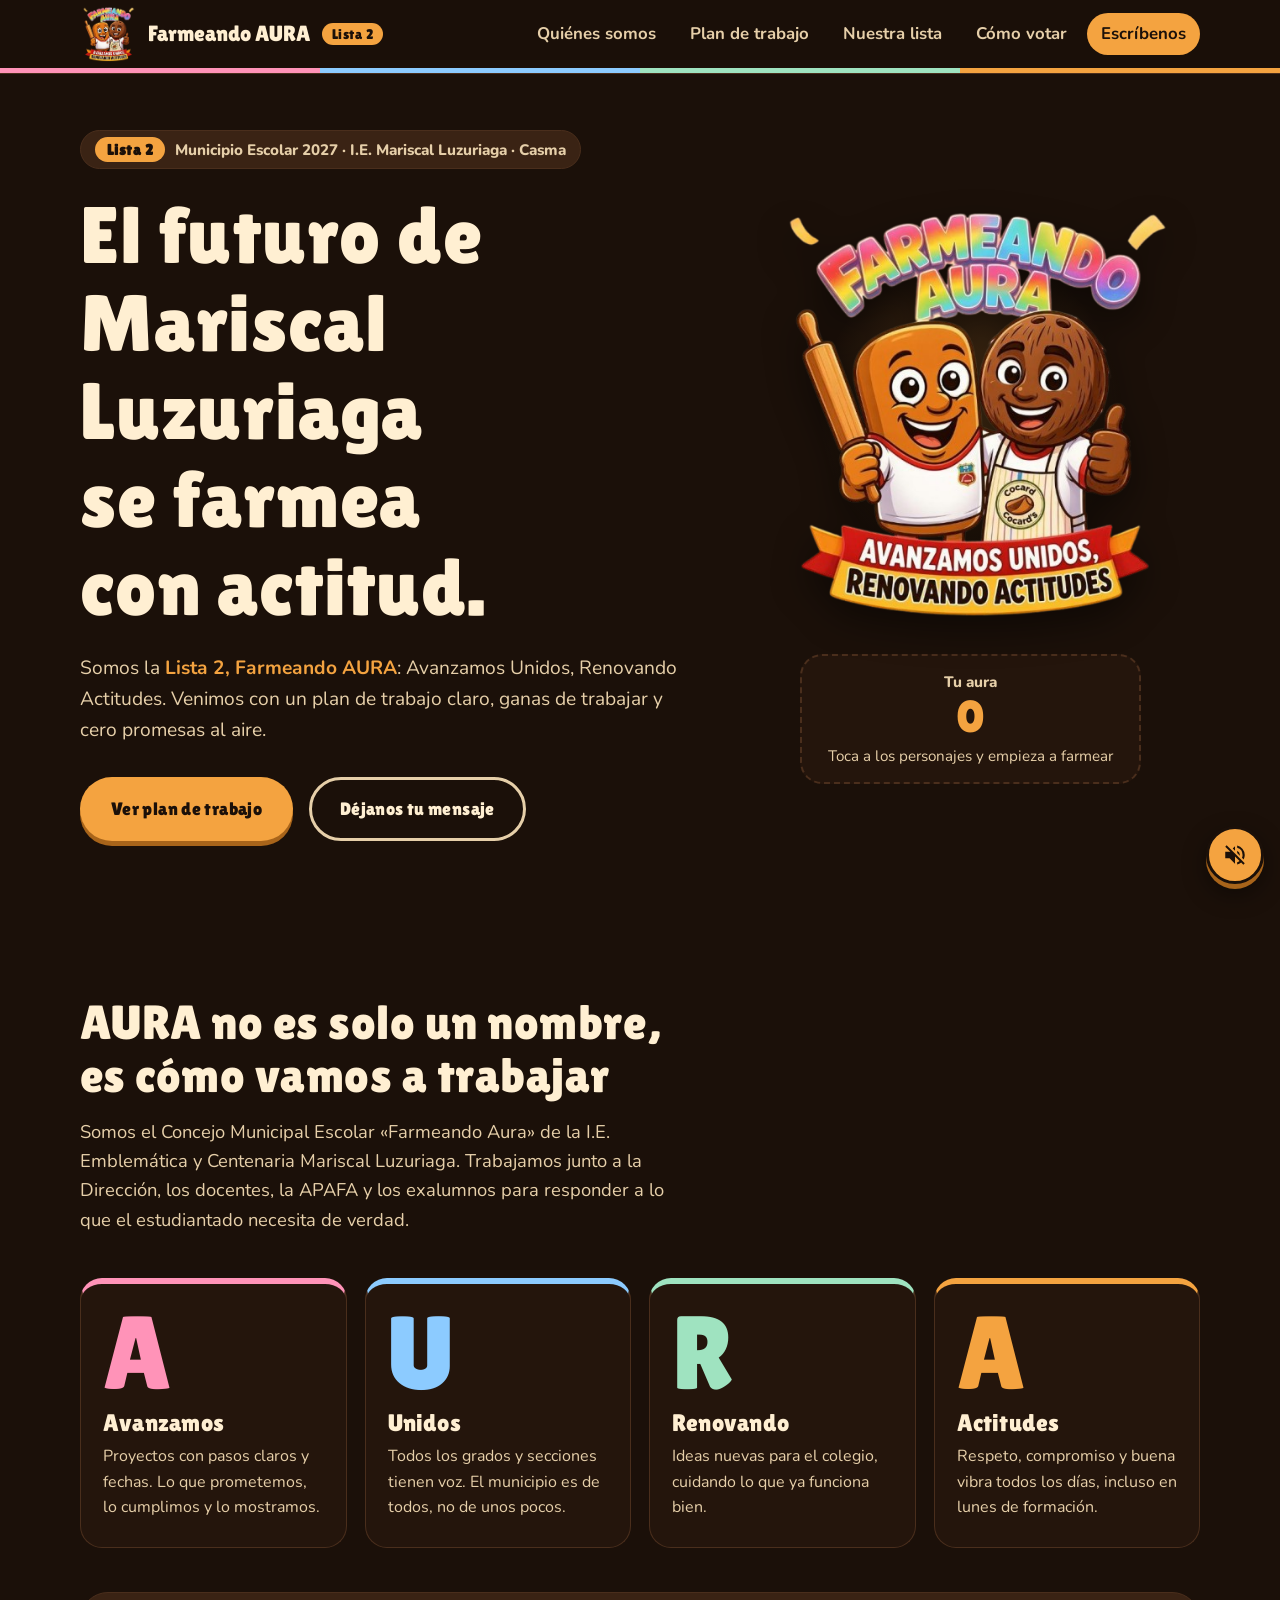
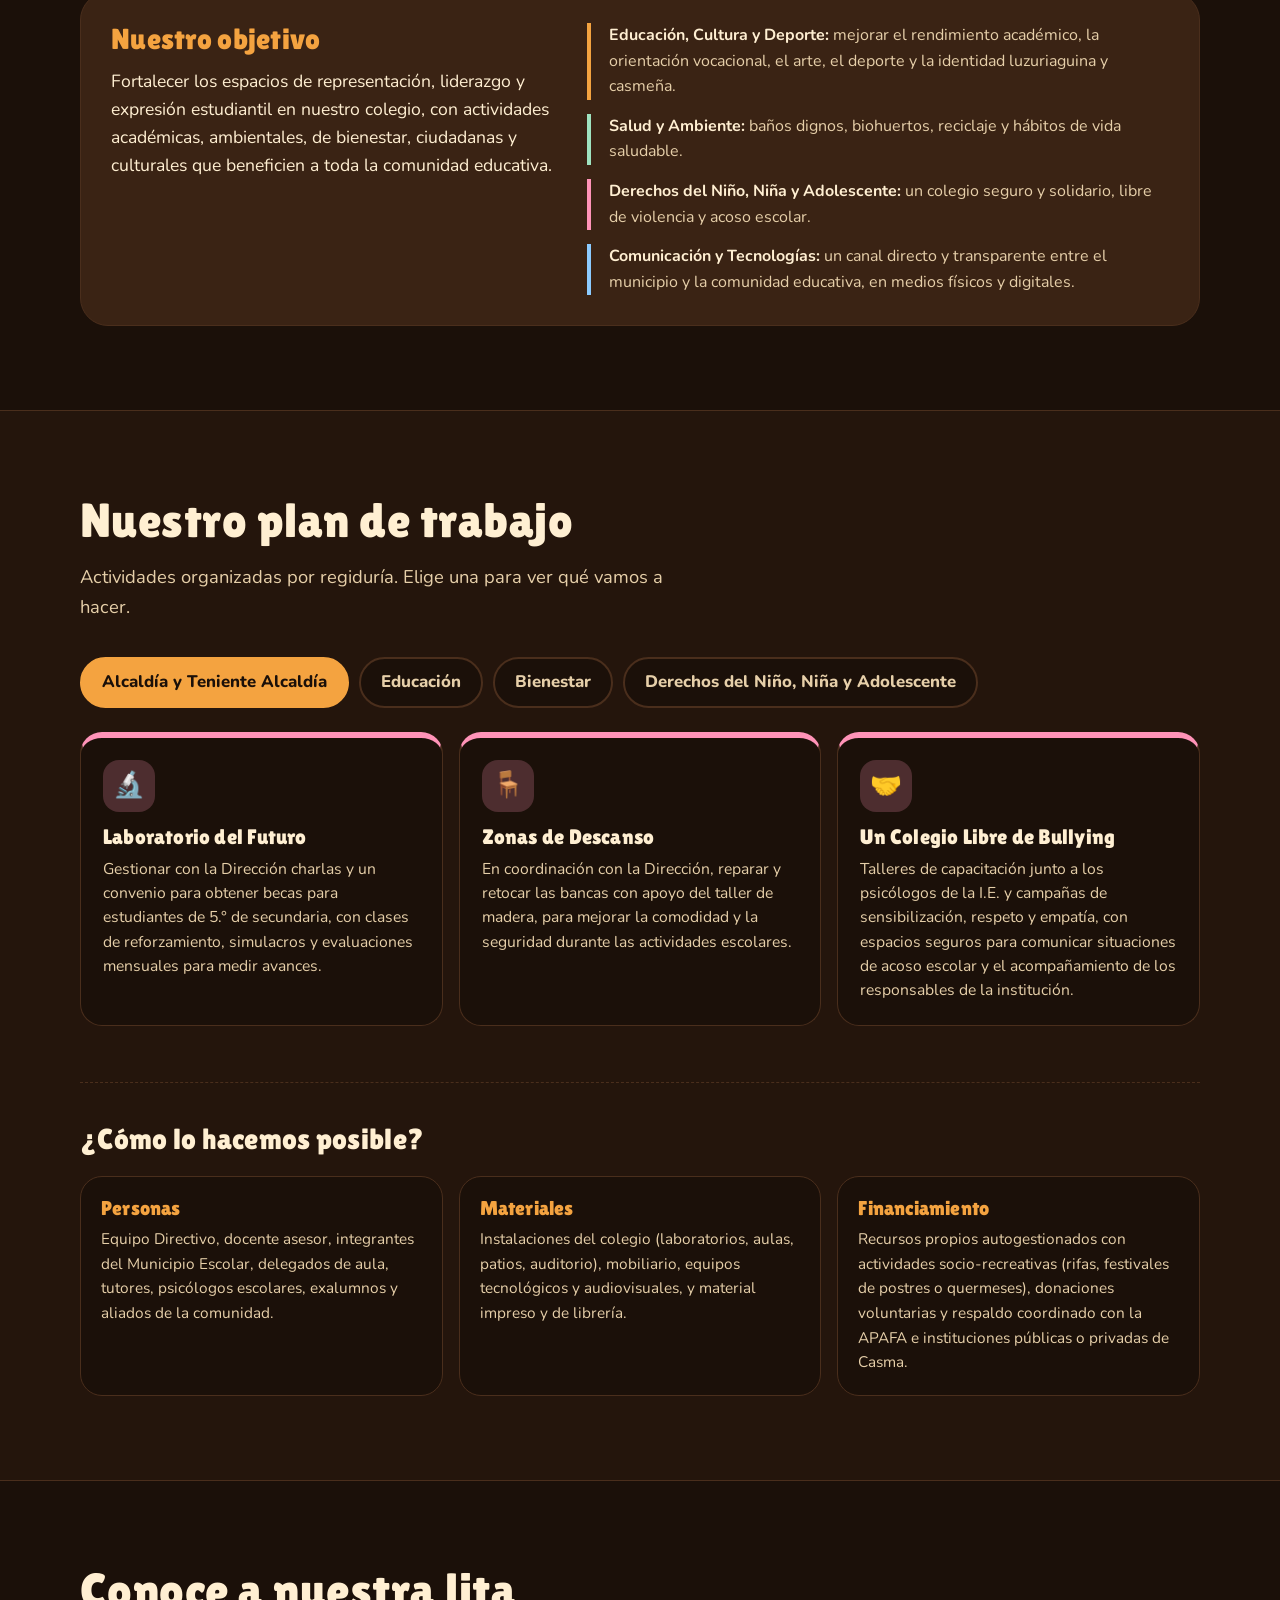
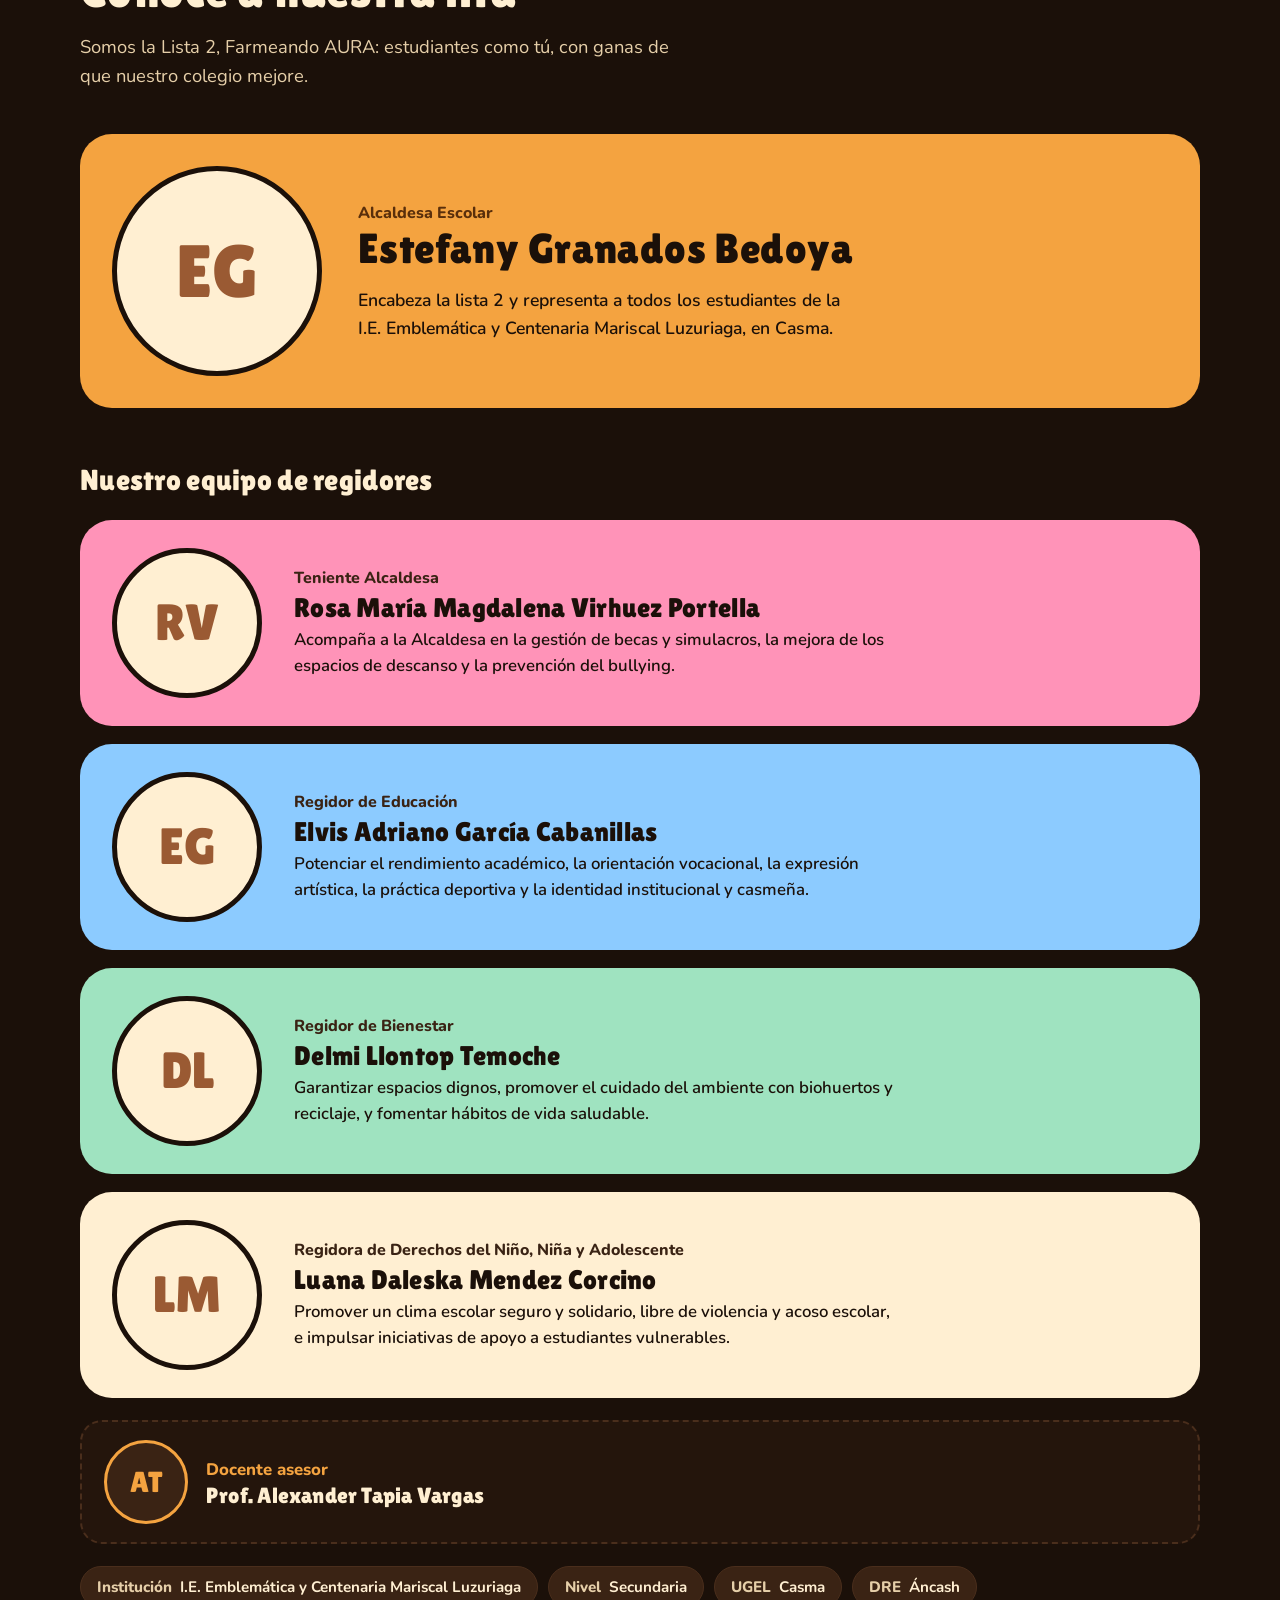
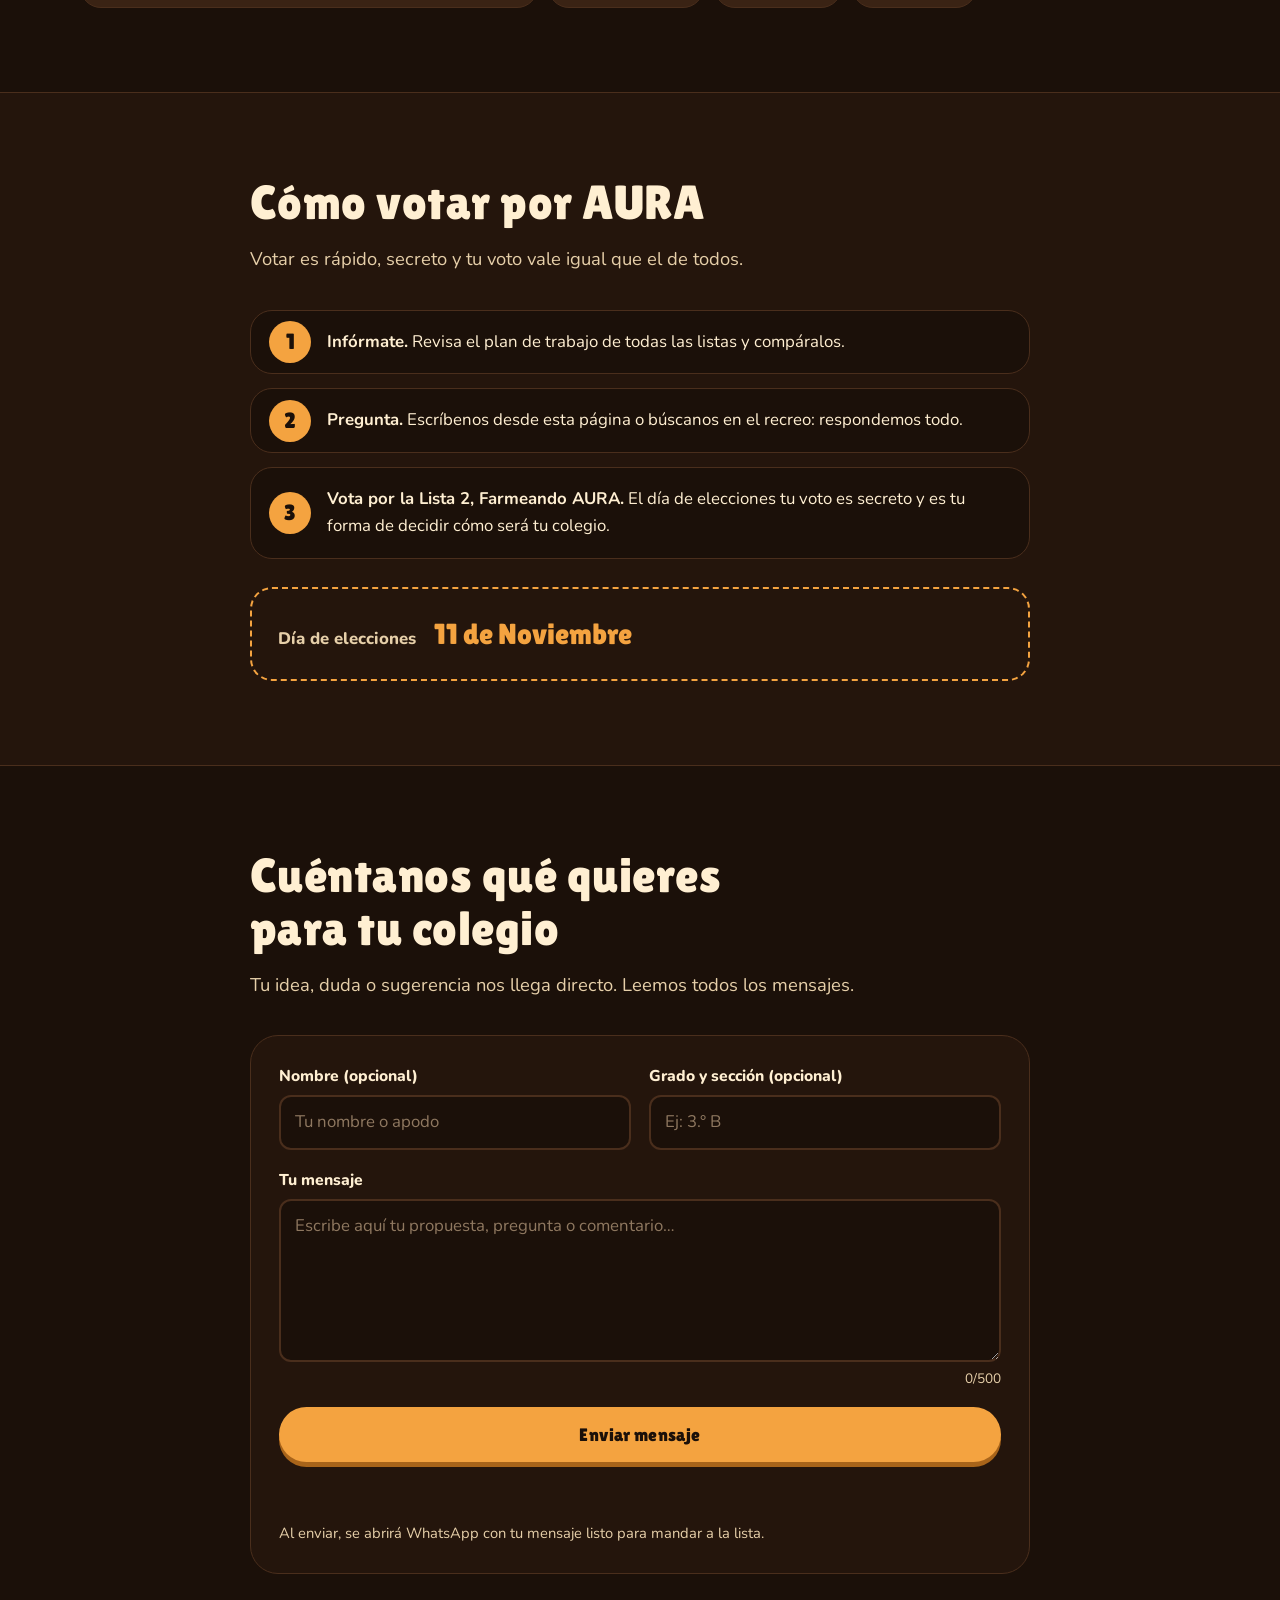
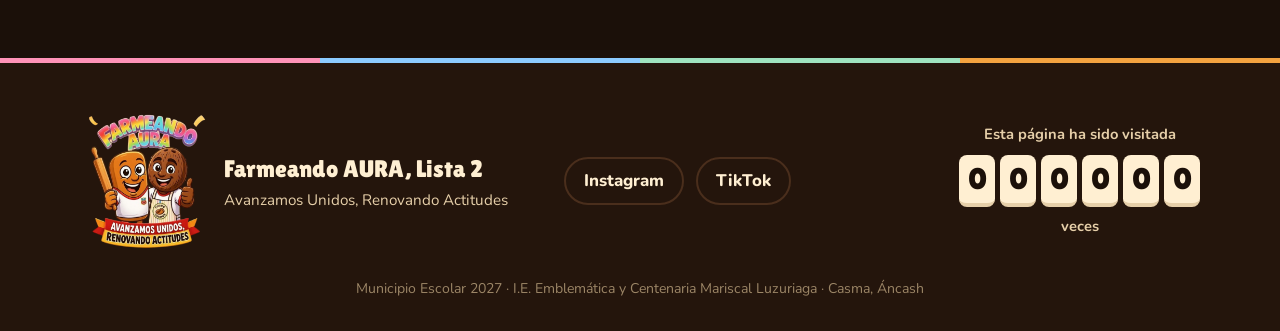
==== commit 8189101e: "Actualización del sitio web 21.0" ====
--- a/index.html
+++ b/index.html
@@ -331,7 +331,7 @@
             <p class="role">Alcaldesa Escolar</p>
             <h3>Estefany Granados Bedoya</h3>
             <p class="mayor__text">
-              Encabeza el Concejo Municipal Escolar y representa a todos los estudiantes de la I.E. Emblemática y Centenaria Mariscal Luzuriaga, en Casma.
+              Encabeza la lista 2 y representa a todos los estudiantes de la I.E. Emblemática y Centenaria Mariscal Luzuriaga, en Casma.
             </p>
           </div>
         </article>
@@ -430,7 +430,7 @@
         <!-- EDITAR: fecha real de las elecciones -->
         <div class="date-box">
           <p class="date-box__label">Día de elecciones</p>
-          <p class="date-box__value">Fecha por confirmar</p>
+          <p class="date-box__value">11 de Noviembre</p>
         </div>
       </div>
     </section>
@@ -472,7 +472,7 @@
     <div class="rainbow" aria-hidden="true"></div>
     <div class="wrap footer__inner">
       <div class="footer__brand">
-        <svg viewBox="0 0 400 300" aria-hidden="true"><use href="#mascots"/></svg>
+        <img src="assets/logo.png" alt="Logo de Farmeando AURA" width="130" height="139" loading="lazy" />
         <div>
           <p class="footer__title">Farmeando AURA, Lista 2</p>
           <p class="footer__sub">Avanzamos Unidos, Renovando Actitudes</p>
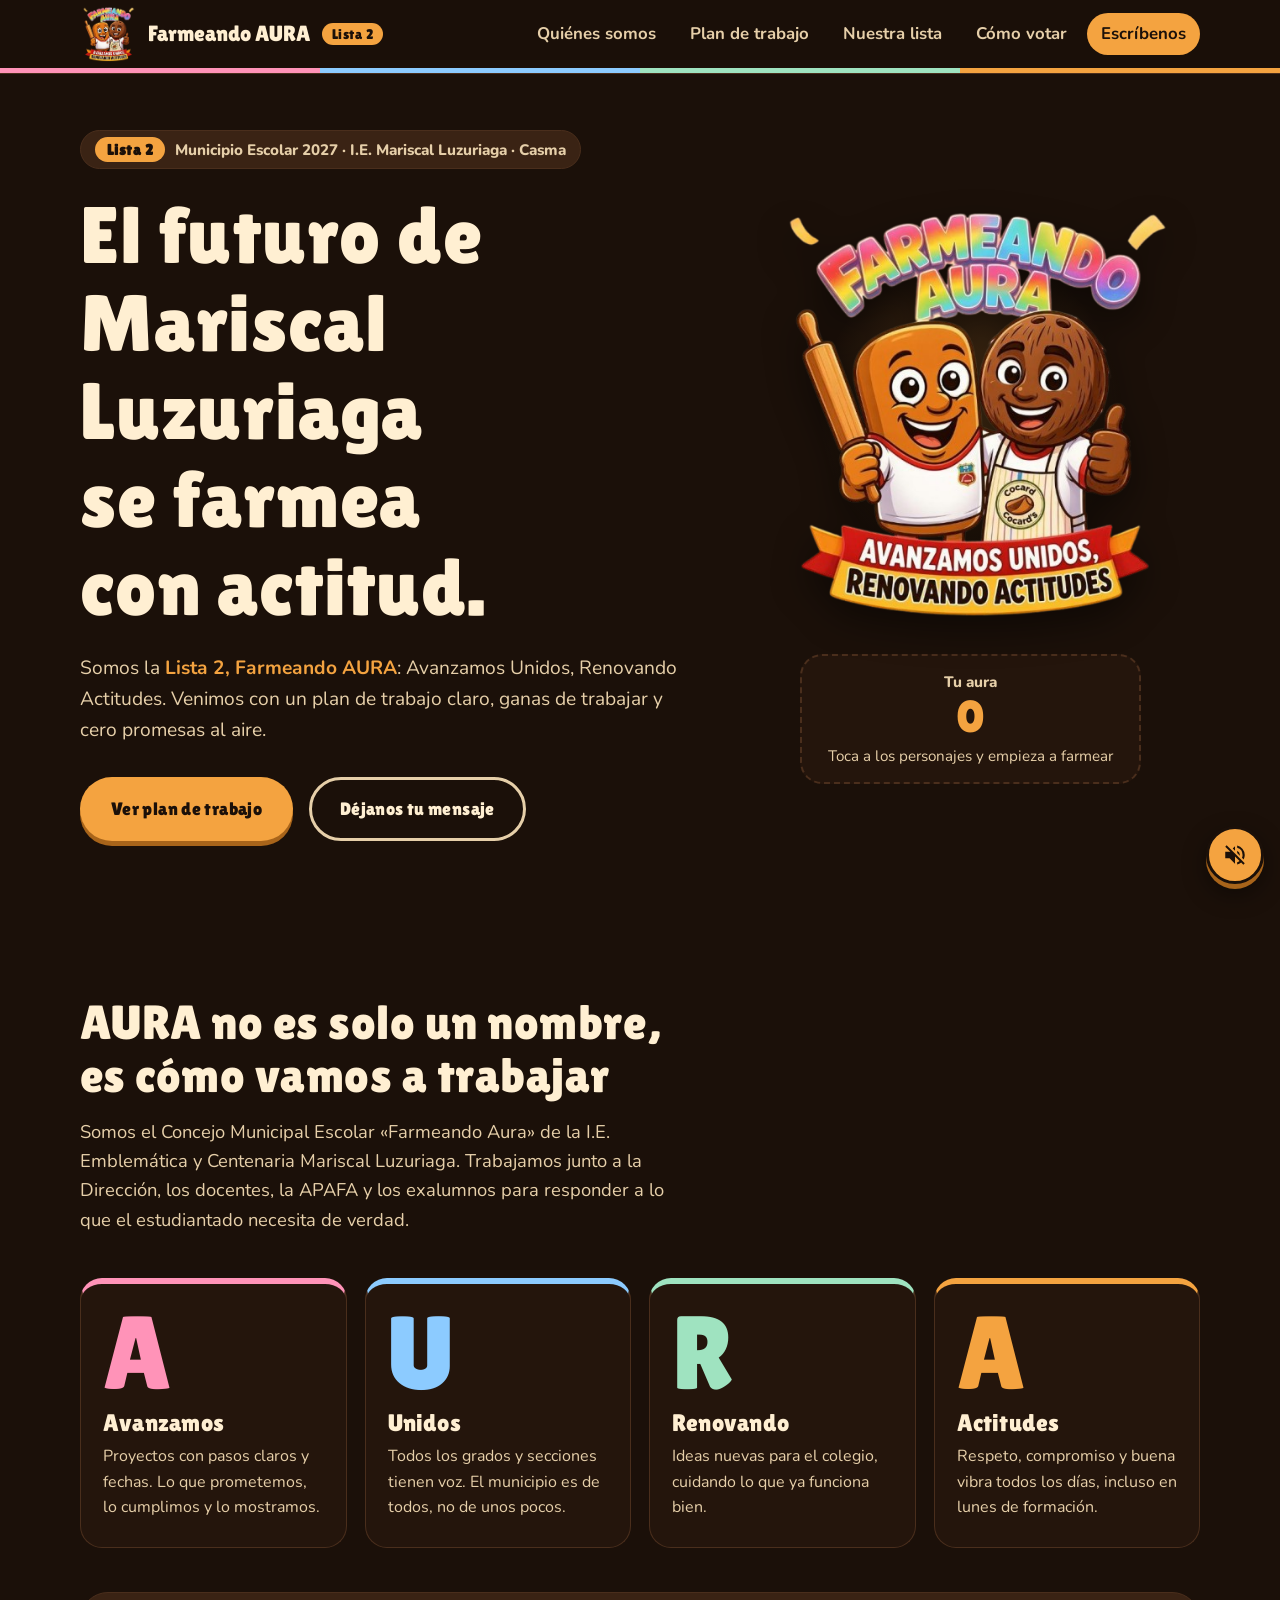
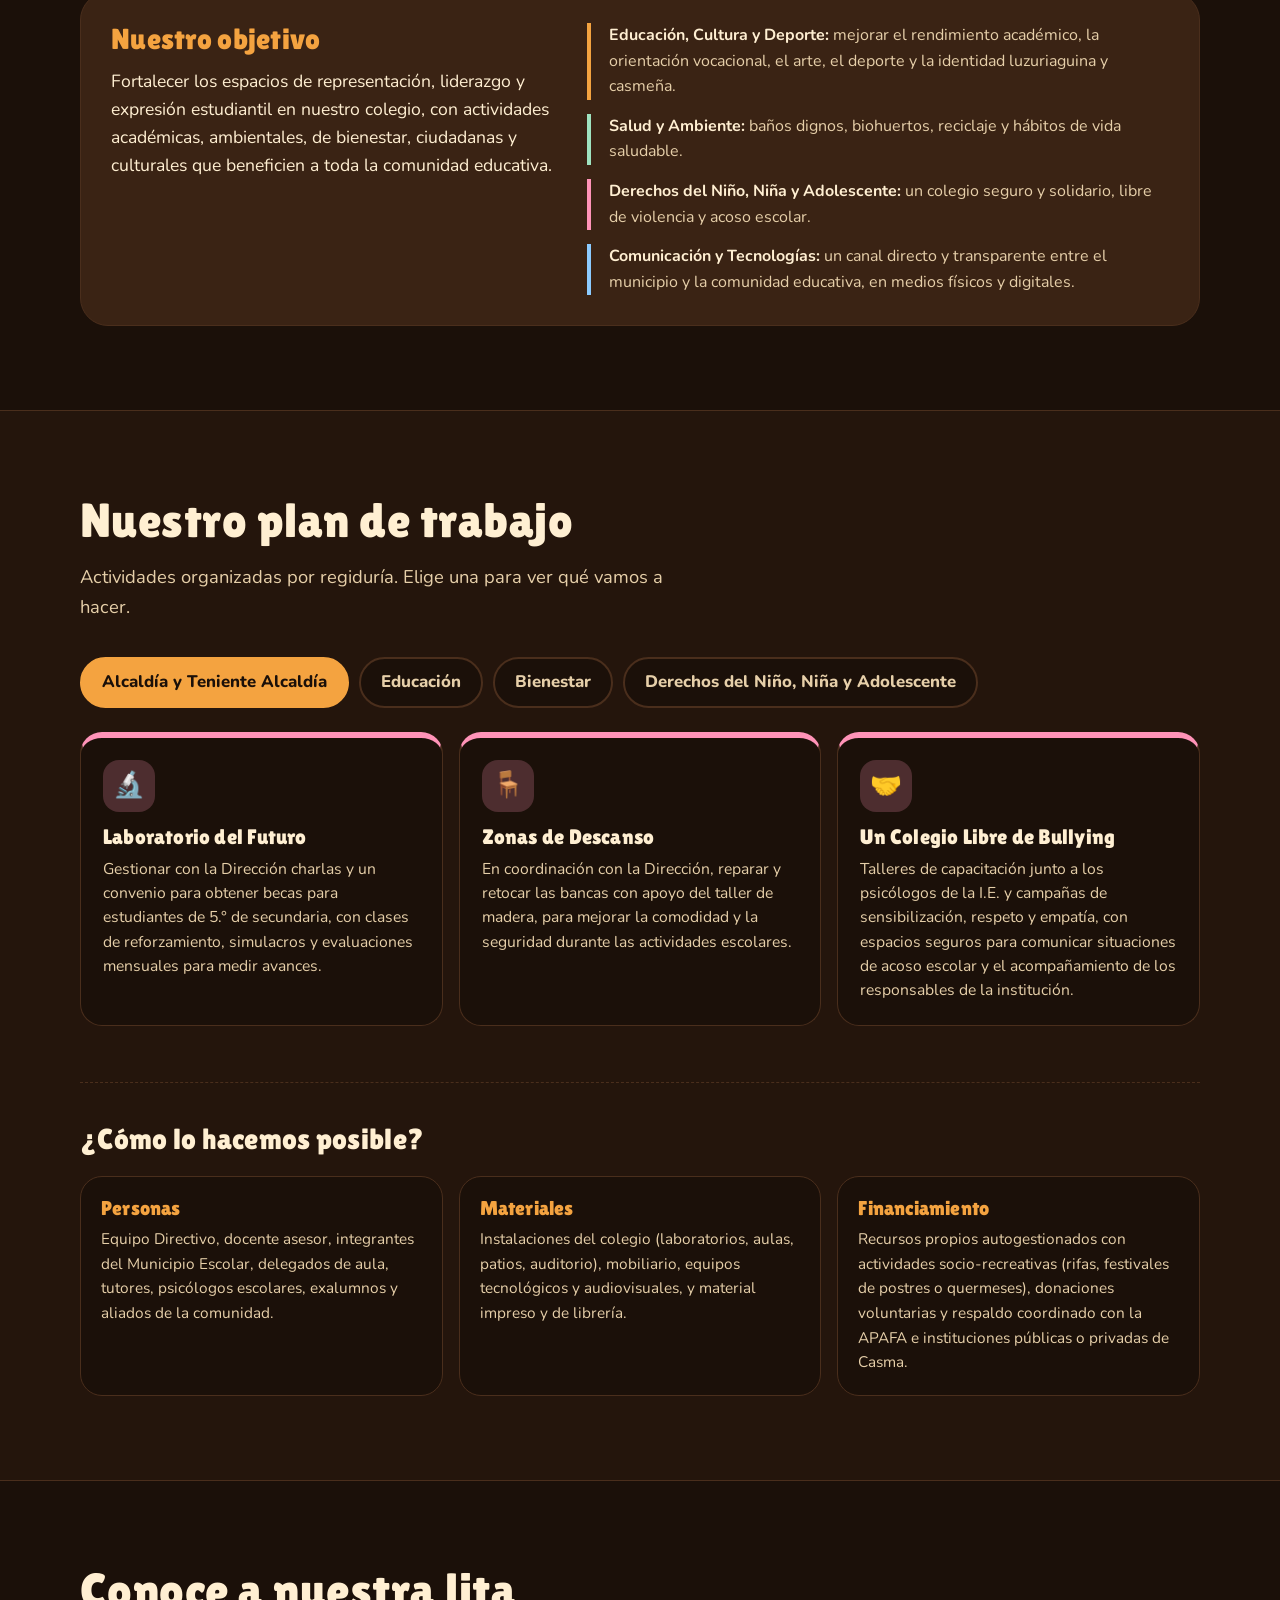
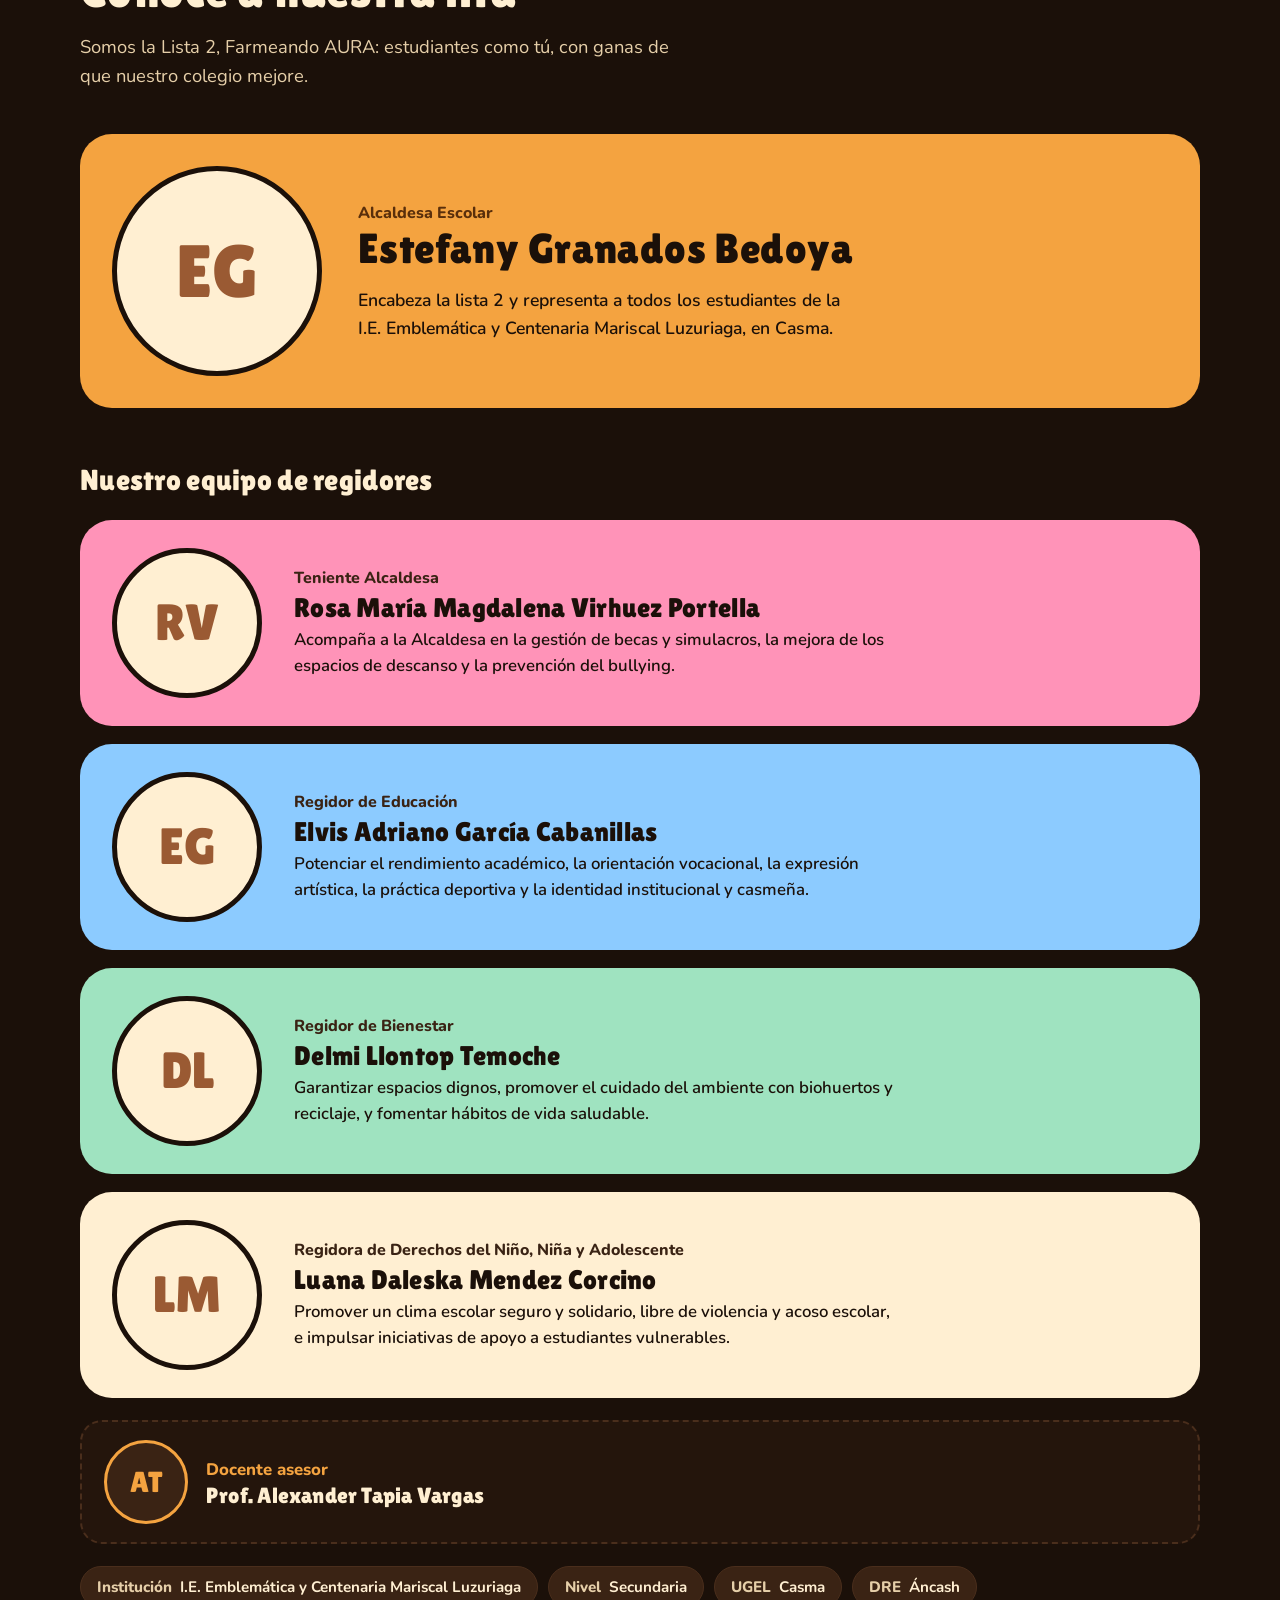
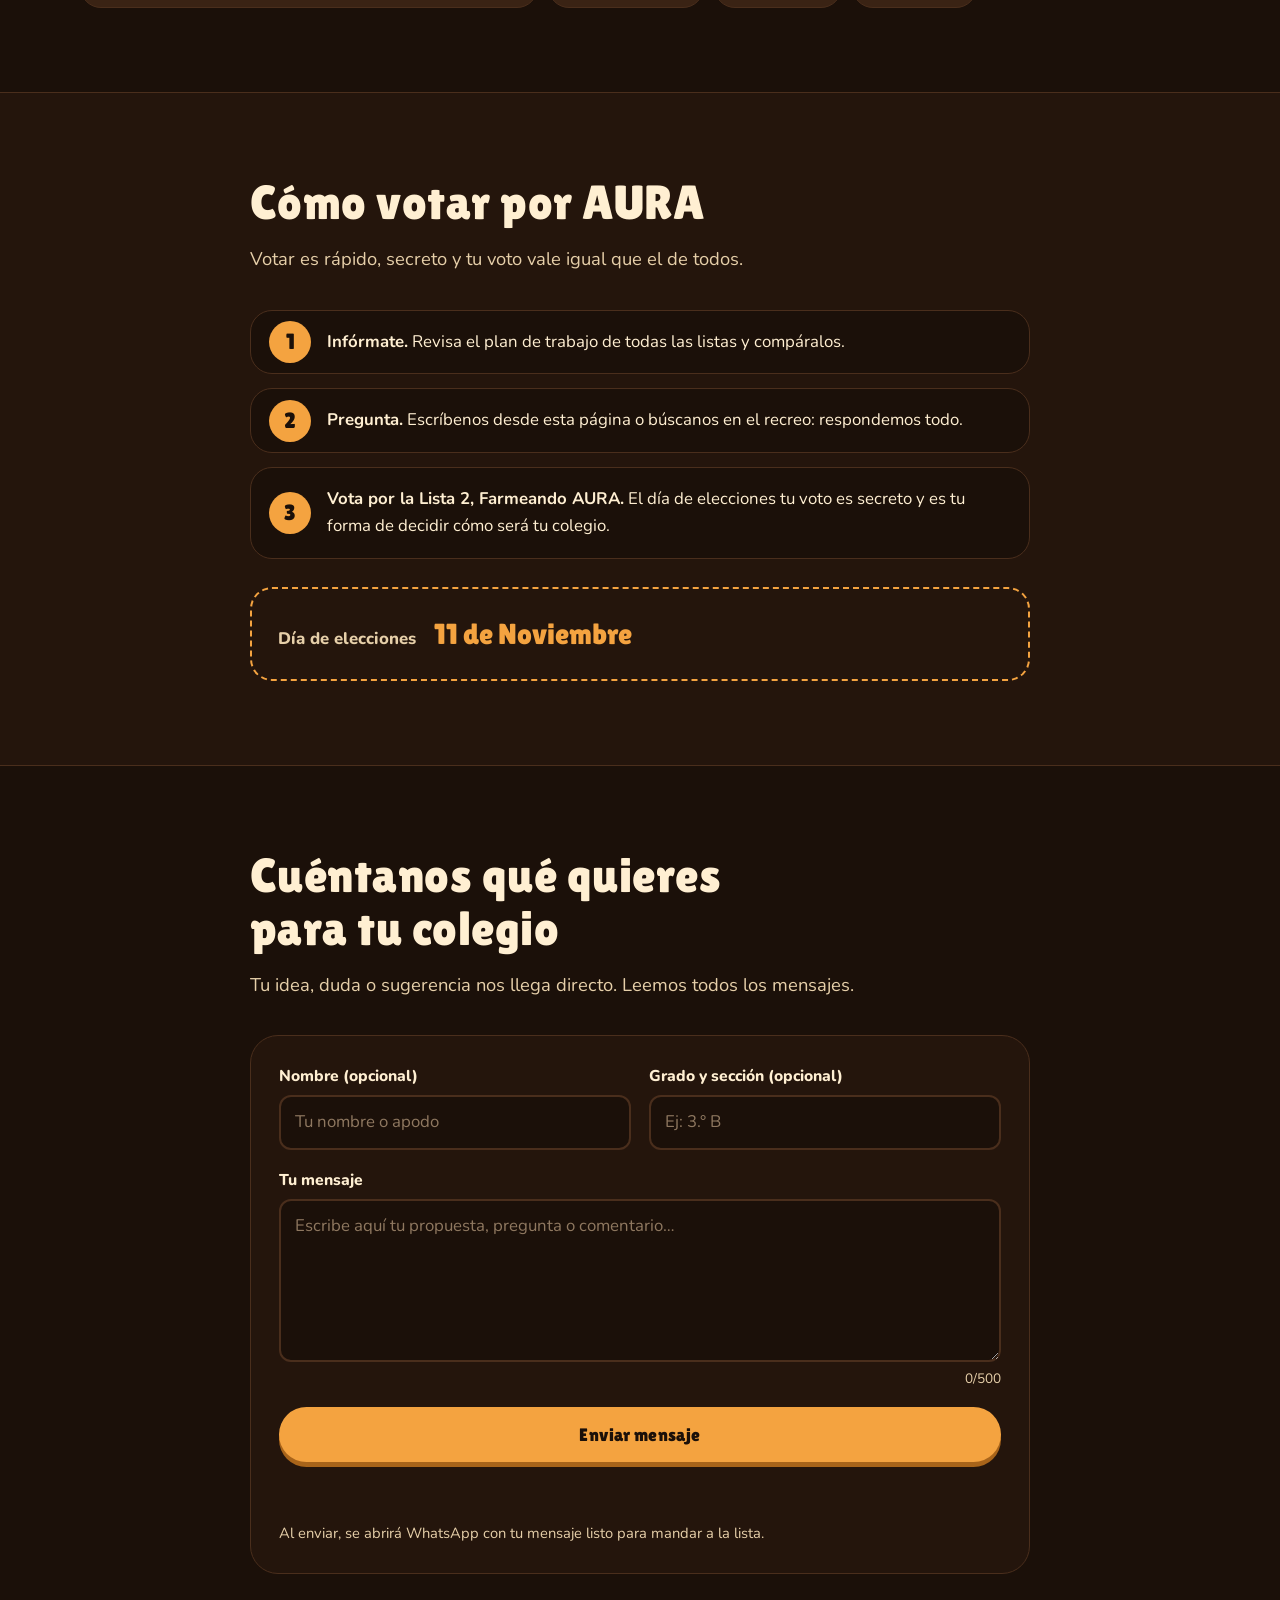
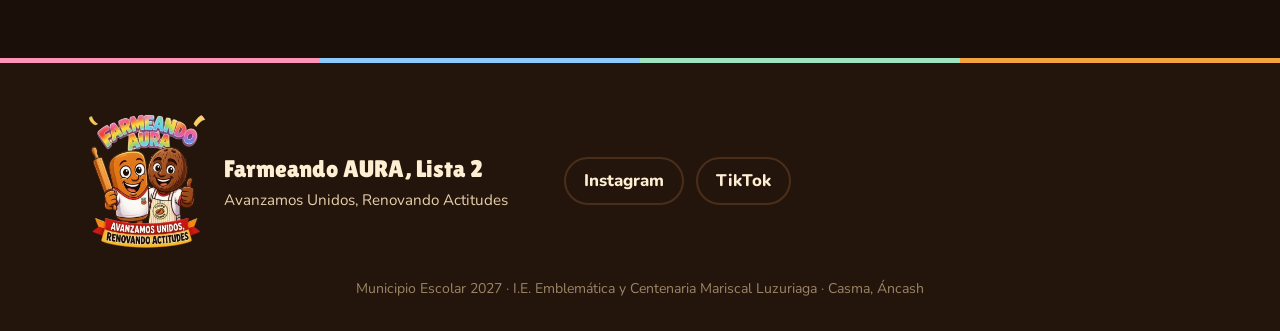
==== commit 51eb9060: "Actualización del sitio web 22.0" ====
--- a/index.html
+++ b/index.html
@@ -484,13 +484,6 @@
         <a href="https://www.tiktok.com/@farmeando.aura.ml" target="_blank" rel="noopener">TikTok</a>
       </div>
  
-      <div class="visits" aria-live="polite">
-        <p class="visits__label">Esta página ha sido visitada</p>
-        <p class="visits__odometer" id="visitCount" aria-label="Contador de visitas">
-          <span>0</span><span>0</span><span>0</span><span>0</span><span>0</span><span>0</span>
-        </p>
-        <p class="visits__label">veces</p>
-      </div>
     </div>
     <p class="footer__copy">Municipio Escolar 2027 · I.E. Emblemática y Centenaria Mariscal Luzuriaga · Casma, Áncash</p>
   </footer>
